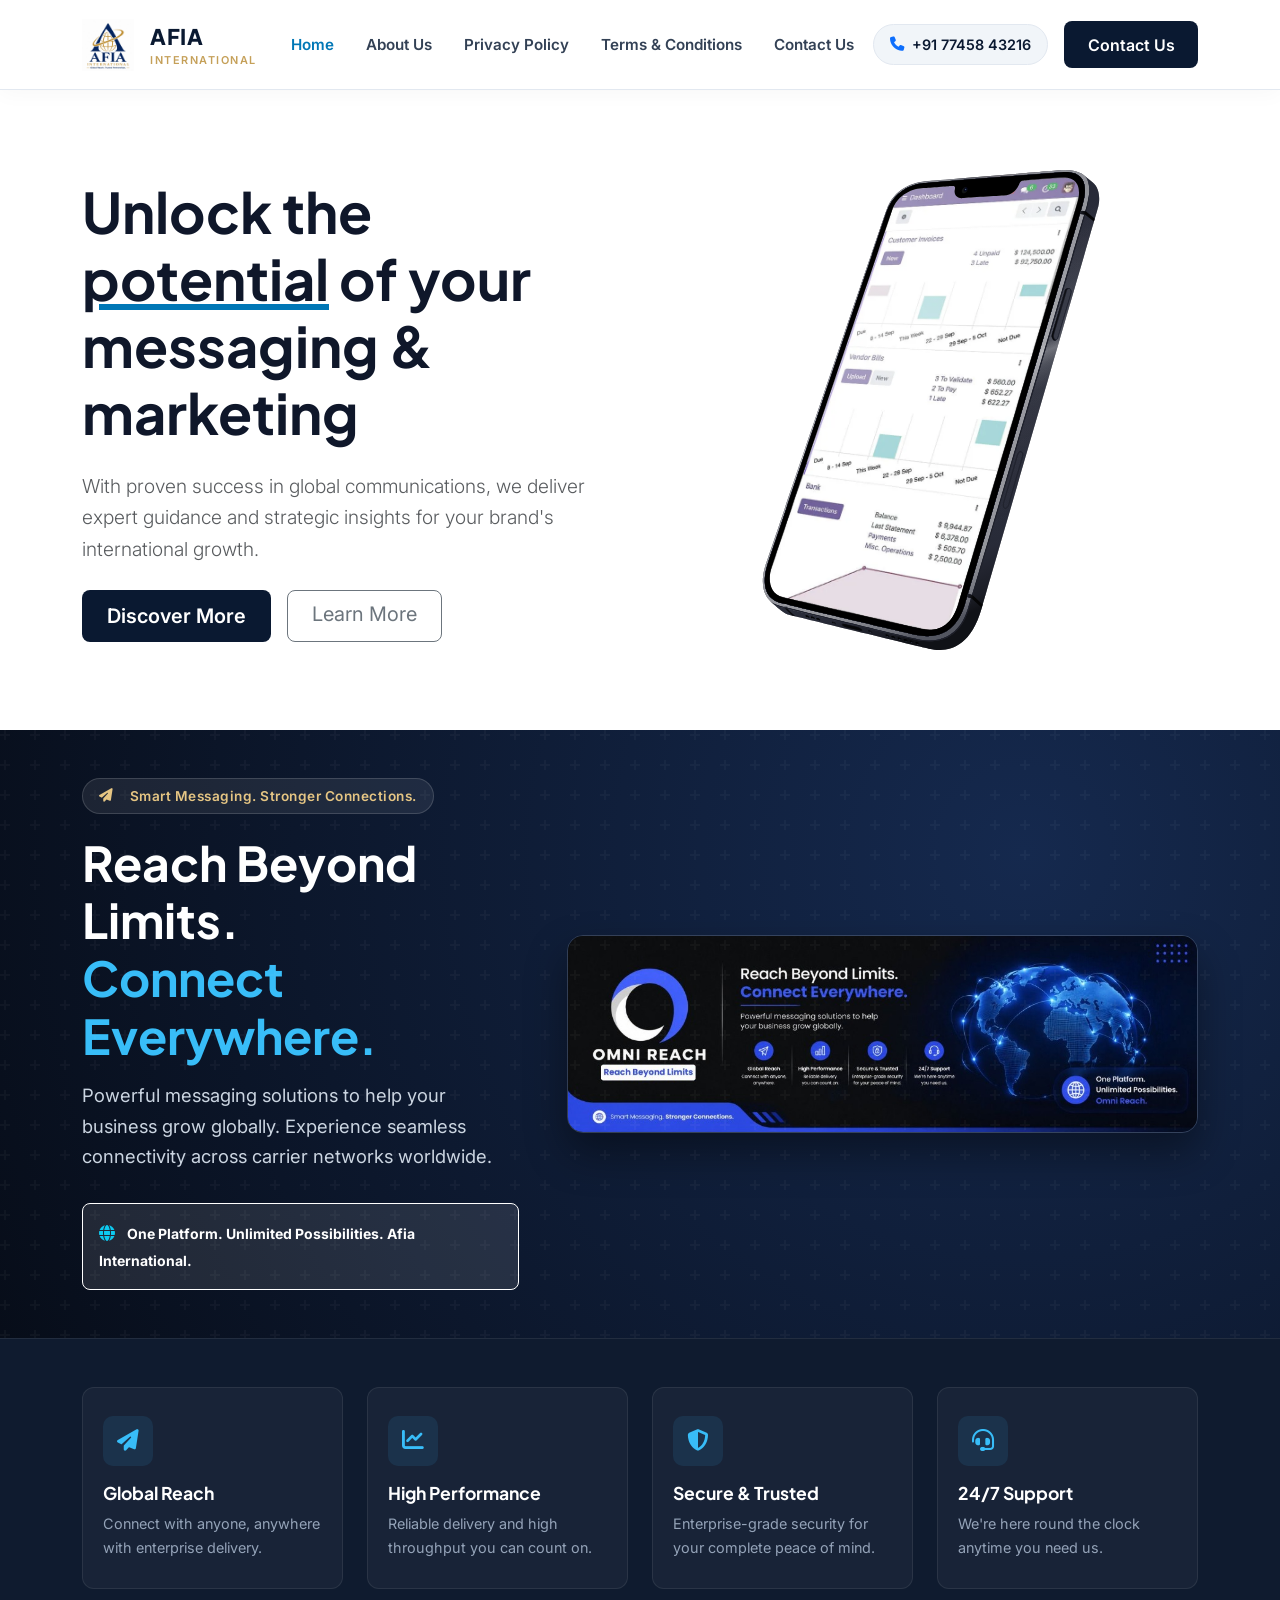
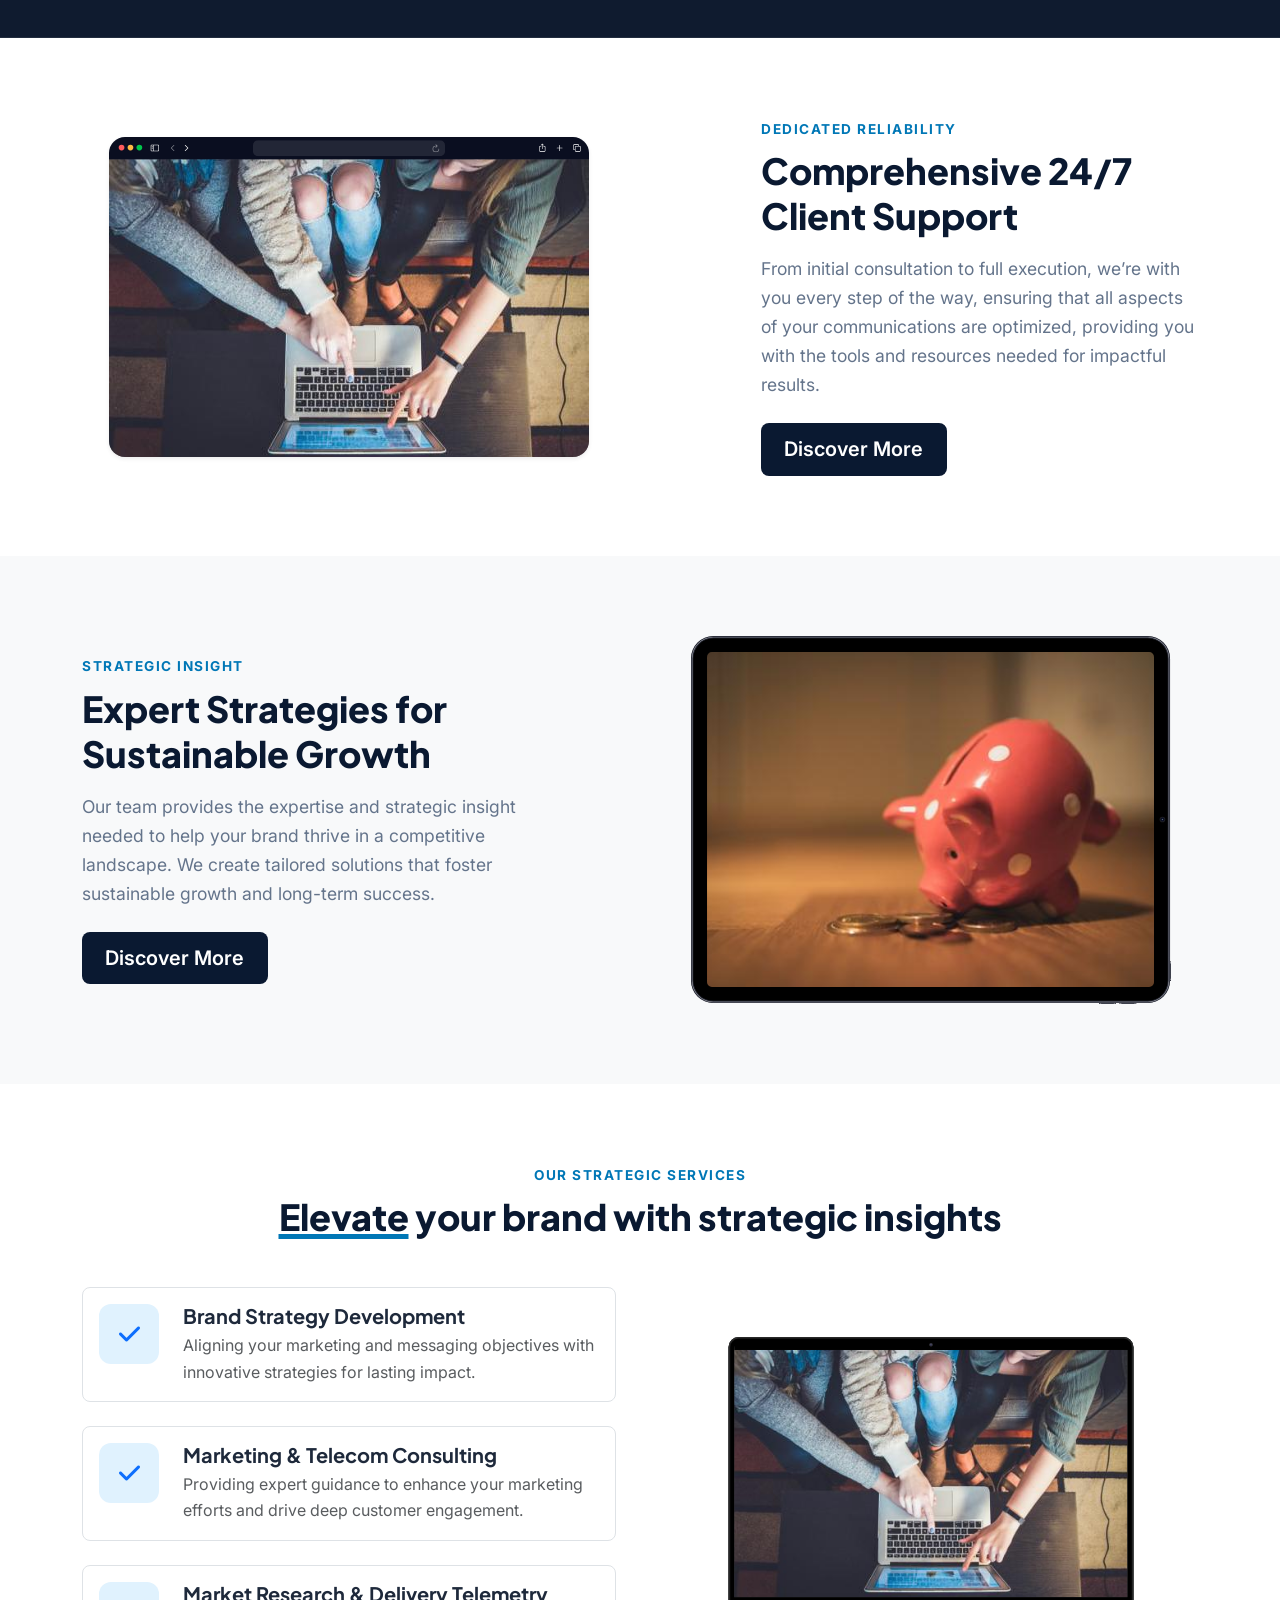
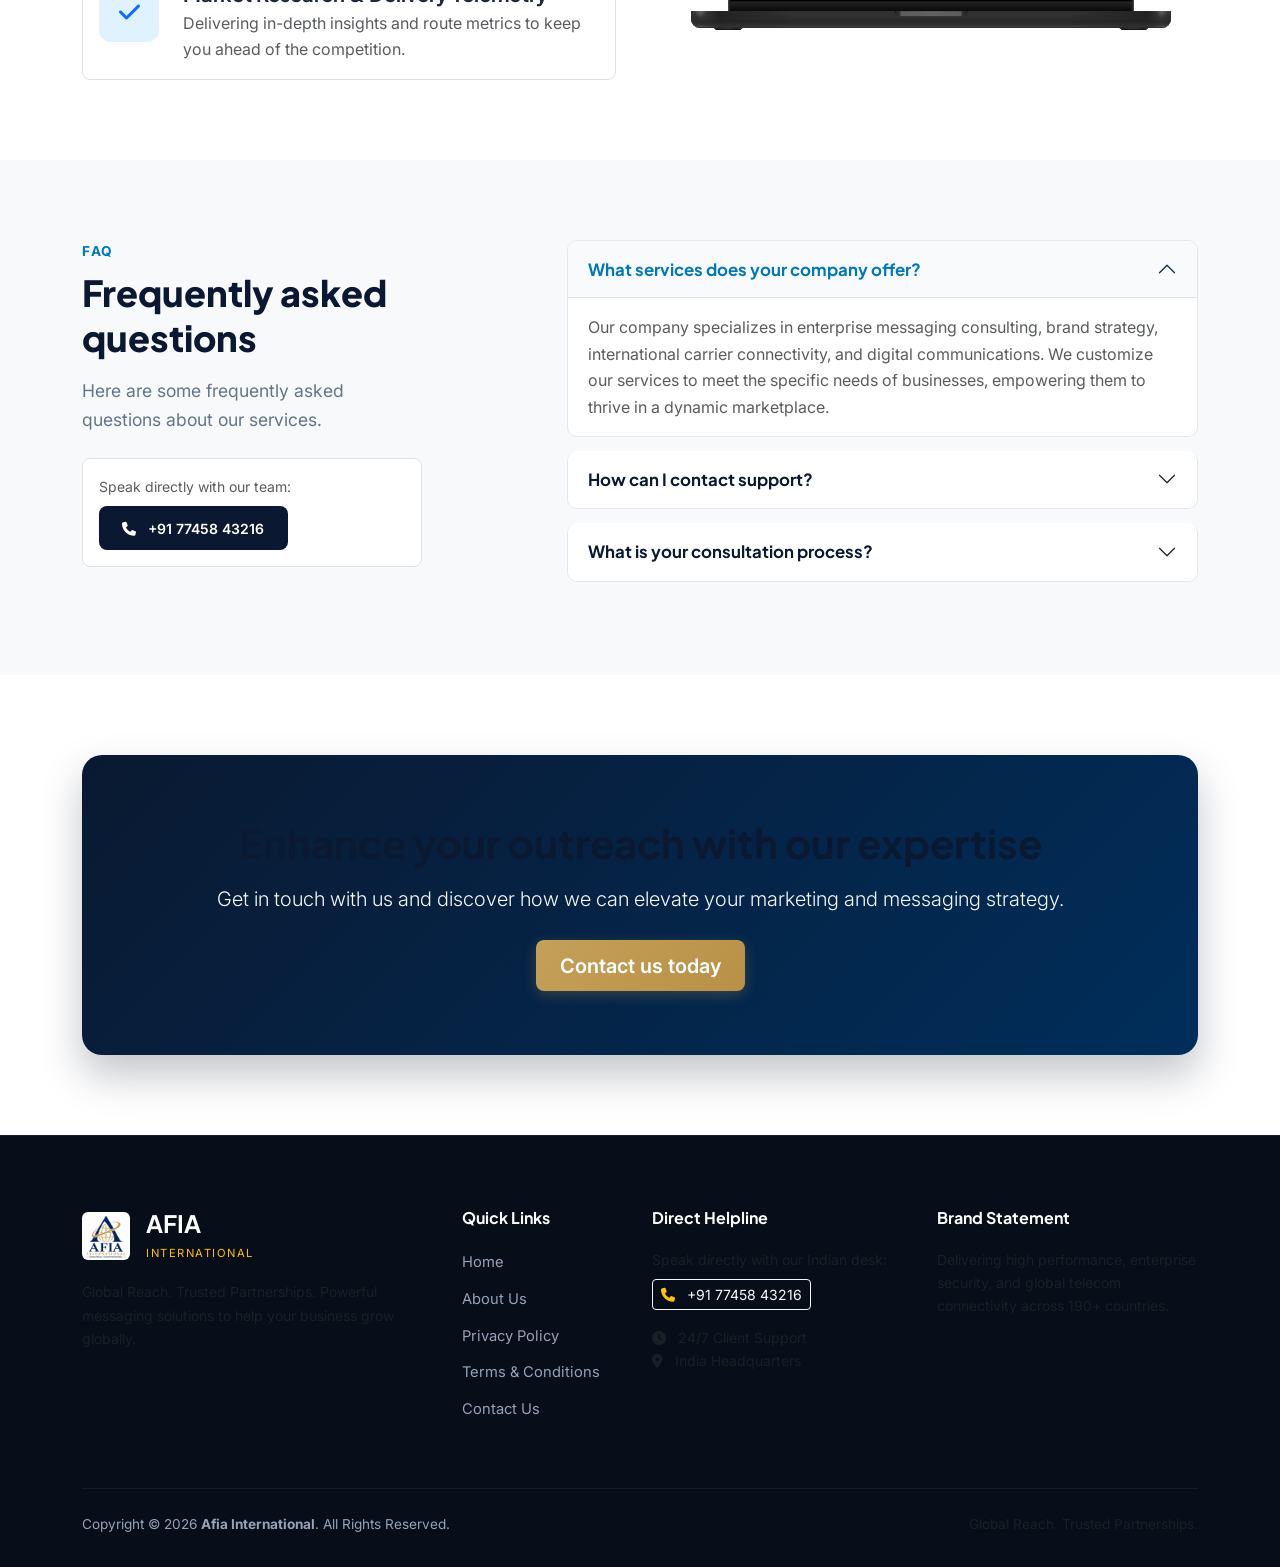
==== index.html @ 51d303da "Update site layout with Odoo illustrations, matching omnireachh structure" ====
<!DOCTYPE html>
<html lang="en">
<head>
  <meta charset="UTF-8">
  <meta name="viewport" content="width=device-width, initial-scale=1.0">
  <title>Home | Afia International</title>
  <meta name="description" content="Unlock the potential of your communication and enterprise messaging with Afia International. Global Reach. Trusted Partnerships.">
  
  <link rel="icon" type="image/jpeg" href="assets/images/logo.jpg">
  <link rel="preconnect" href="https://fonts.googleapis.com">
  <link rel="preconnect" href="https://fonts.gstatic.com" crossorigin>
  <link href="https://fonts.googleapis.com/css2?family=Plus+Jakarta+Sans:wght@400;500;600;700;800&family=Inter:wght@400;500;600;700&display=swap" rel="stylesheet">
  <link rel="stylesheet" href="https://cdnjs.cloudflare.com/ajax/libs/font-awesome/6.4.2/css/all.min.css">
  <link href="https://cdn.jsdelivr.net/npm/bootstrap@5.3.2/dist/css/bootstrap.min.css" rel="stylesheet">
  <link rel="stylesheet" href="assets/css/style.css">
</head>
<body>

  <!-- Top Navbar -->
  <nav class="navbar navbar-expand-lg navbar-custom">
    <div class="container">
      <a class="navbar-brand d-flex align-items-center gap-3" href="index.html">
        <img src="assets/images/logo.jpg" alt="Afia International Logo">
        <div>
          <span class="brand-title">AFIA</span>
          <span class="brand-tagline">INTERNATIONAL</span>
        </div>
      </a>
      
      <button class="navbar-toggler" type="button" data-bs-toggle="collapse" data-bs-target="#afiaNav" aria-controls="afiaNav" aria-expanded="false" aria-label="Toggle navigation">
        <span class="navbar-toggler-icon"></span>
      </button>

      <div class="collapse navbar-collapse" id="afiaNav">
        <ul class="navbar-nav mx-auto mb-2 mb-lg-0">
          <li class="nav-item"><a class="nav-link active" href="index.html">Home</a></li>
          <li class="nav-item"><a class="nav-link" href="about-us.html">About Us</a></li>
          <li class="nav-item"><a class="nav-link" href="privacy-policy.html">Privacy Policy</a></li>
          <li class="nav-item"><a class="nav-link" href="terms-conditions.html">Terms &amp; Conditions</a></li>
          <li class="nav-item"><a class="nav-link" href="contact-us.html">Contact Us</a></li>
        </ul>

        <div class="d-flex align-items-center gap-3">
          <a href="tel:+917745843216" class="btn-phone">
            <i class="fa fa-phone text-primary"></i>
            <span>+91 77458 43216</span>
          </a>
          <a href="contact-us.html" class="btn btn-navy d-none d-sm-inline-block">Contact Us</a>
        </div>
      </div>
    </div>
  </nav>

  <!-- Odoo Style Hero: Unlock the potential of your marketing -->
  <section class="section-padding bg-white">
    <div class="container">
      <div class="row align-items-center g-5">
        <div class="col-lg-6">
          <h1 class="display-4 fw-bold mb-4" style="color: #0f172a; line-height: 1.2;">
            Unlock the <span style="text-decoration: underline; text-decoration-color: #0077b6; text-decoration-thickness: 6px;">potential</span> of your messaging &amp; marketing
          </h1>
          <p class="lead text-muted mb-4" style="font-size: 1.2rem;">
            With proven success in global communications, we deliver expert guidance and strategic insights for your brand's international growth.
          </p>
          <div class="d-flex flex-wrap gap-3">
            <a href="contact-us.html" class="btn btn-navy btn-lg px-4">Discover More</a>
            <a href="about-us.html" class="btn btn-outline-secondary btn-lg px-4">Learn More</a>
          </div>
        </div>
        <div class="col-lg-6 text-center">
          <img src="assets/images/iphone.svg" alt="Afia Messaging App Mockup" class="img-fluid mx-auto" style="max-height: 480px; width: 65%;">
        </div>
      </div>
    </div>
  </section>

  <!-- Banner Showcase: Reach Beyond Limits -->
  <section class="hero-section py-5">
    <div class="container">
      <div class="row align-items-center g-5">
        <div class="col-lg-5">
          <span class="hero-pill">
            <i class="fa fa-paper-plane me-2"></i> Smart Messaging. Stronger Connections.
          </span>
          <h2 class="display-5 fw-bold text-white mb-3">
            Reach Beyond Limits.<br>
            <span style="color: #38bdf8;">Connect Everywhere.</span>
          </h2>
          <p class="hero-desc">
            Powerful messaging solutions to help your business grow globally. Experience seamless connectivity across carrier networks worldwide.
          </p>
          <div class="p-3 rounded-3 bg-white bg-opacity-10 border border-white border-opacity-20 d-inline-block">
            <i class="fa fa-globe text-info me-2"></i>
            <span class="text-white small fw-bold">One Platform. Unlimited Possibilities. Afia International.</span>
          </div>
        </div>
        <div class="col-lg-7 text-center">
          <img src="assets/images/banner.jpg" alt="Afia International Global Messaging Banner" class="hero-banner-img">
        </div>
      </div>
    </div>
  </section>

  <!-- 4 Pillars Section -->
  <section class="features-strip">
    <div class="container">
      <div class="row g-4">
        <div class="col-md-3 col-sm-6">
          <div class="feature-box">
            <div class="feature-icon-wrap"><i class="fa fa-paper-plane"></i></div>
            <h4>Global Reach</h4>
            <p>Connect with anyone, anywhere with enterprise delivery.</p>
          </div>
        </div>
        <div class="col-md-3 col-sm-6">
          <div class="feature-box">
            <div class="feature-icon-wrap"><i class="fa fa-chart-line"></i></div>
            <h4>High Performance</h4>
            <p>Reliable delivery and high throughput you can count on.</p>
          </div>
        </div>
        <div class="col-md-3 col-sm-6">
          <div class="feature-box">
            <div class="feature-icon-wrap"><i class="fa fa-shield-halved"></i></div>
            <h4>Secure &amp; Trusted</h4>
            <p>Enterprise-grade security for your complete peace of mind.</p>
          </div>
        </div>
        <div class="col-md-3 col-sm-6">
          <div class="feature-box">
            <div class="feature-icon-wrap"><i class="fa fa-headset"></i></div>
            <h4>24/7 Support</h4>
            <p>We're here round the clock anytime you need us.</p>
          </div>
        </div>
      </div>
    </div>
  </section>

  <!-- Comprehensive 24/7 Client Support (with browser.svg) -->
  <section class="section-padding bg-white">
    <div class="container">
      <div class="row align-items-center g-5">
        <div class="col-lg-6 text-center">
          <img src="assets/images/browser.svg" alt="Comprehensive 24/7 Support" class="img-fluid rounded-4 shadow-sm" style="max-height: 420px;">
        </div>
        <div class="col-lg-5 offset-lg-1">
          <span class="section-tag">Dedicated Reliability</span>
          <h2 class="section-title">Comprehensive 24/7 Client Support</h2>
          <p class="lead-text mb-4">
            From initial consultation to full execution, we’re with you every step of the way, ensuring that all aspects of your communications are optimized, providing you with the tools and resources needed for impactful results.
          </p>
          <a href="contact-us.html" class="btn btn-navy btn-lg">Discover More</a>
        </div>
      </div>
    </div>
  </section>

  <!-- Expert Strategies for Sustainable Growth (with ipad.svg) -->
  <section class="section-padding bg-light">
    <div class="container">
      <div class="row align-items-center g-5">
        <div class="col-lg-5">
          <span class="section-tag">Strategic Insight</span>
          <h2 class="section-title">Expert Strategies for Sustainable Growth</h2>
          <p class="lead-text mb-4">
            Our team provides the expertise and strategic insight needed to help your brand thrive in a competitive landscape. We create tailored solutions that foster sustainable growth and long-term success.
          </p>
          <a href="about-us.html" class="btn btn-navy btn-lg">Discover More</a>
        </div>
        <div class="col-lg-6 offset-lg-1 text-center">
          <img src="assets/images/ipad.svg" alt="Expert Strategies for Growth" class="img-fluid rounded-4" style="max-height: 420px;">
        </div>
      </div>
    </div>
  </section>

  <!-- Showcase: Elevate your brand with strategic insights (with macbook.svg) -->
  <section class="section-padding bg-white">
    <div class="container">
      <div class="text-center mb-5">
        <p class="section-tag">OUR STRATEGIC SERVICES</p>
        <h2 class="section-title">
          <span style="text-decoration: underline; text-decoration-color: #0077b6; text-decoration-thickness: 5px;">Elevate</span> your brand with strategic insights
        </h2>
      </div>

      <div class="row align-items-center g-5">
        <div class="col-lg-6">
          <div class="d-flex align-items-start gap-4 mb-4 p-3 border rounded-3 shadow-xs">
            <div class="service-icon mb-0 flex-shrink-0"><i class="fa fa-check text-primary"></i></div>
            <div>
              <h4 class="h5 fw-bold mb-1">Brand Strategy Development</h4>
              <p class="text-muted mb-0">Aligning your marketing and messaging objectives with innovative strategies for lasting impact.</p>
            </div>
          </div>
          <div class="d-flex align-items-start gap-4 mb-4 p-3 border rounded-3 shadow-xs">
            <div class="service-icon mb-0 flex-shrink-0"><i class="fa fa-check text-primary"></i></div>
            <div>
              <h4 class="h5 fw-bold mb-1">Marketing &amp; Telecom Consulting</h4>
              <p class="text-muted mb-0">Providing expert guidance to enhance your marketing efforts and drive deep customer engagement.</p>
            </div>
          </div>
          <div class="d-flex align-items-start gap-4 p-3 border rounded-3 shadow-xs">
            <div class="service-icon mb-0 flex-shrink-0"><i class="fa fa-check text-primary"></i></div>
            <div>
              <h4 class="h5 fw-bold mb-1">Market Research &amp; Delivery Telemetry</h4>
              <p class="text-muted mb-0">Delivering in-depth insights and route metrics to keep you ahead of the competition.</p>
            </div>
          </div>
        </div>
        <div class="col-lg-6 text-center">
          <img src="assets/images/macbook.svg" alt="Platform Dashboard on MacBook" class="img-fluid" style="max-height: 420px;">
        </div>
      </div>
    </div>
  </section>

  <!-- FAQ Accordion -->
  <section class="section-padding bg-light">
    <div class="container">
      <div class="row g-5">
        <div class="col-lg-4">
          <span class="section-tag">FAQ</span>
          <h2 class="section-title">Frequently asked questions</h2>
          <p class="lead-text">Here are some frequently asked questions about our services.</p>
          <div class="p-3 bg-white border rounded-3 mt-4">
            <p class="small text-muted mb-2">Speak directly with our team:</p>
            <a href="tel:+917745843216" class="btn btn-navy btn-sm"><i class="fa fa-phone me-2"></i> +91 77458 43216</a>
          </div>
        </div>
        <div class="col-lg-7 offset-lg-1">
          <div class="accordion" id="afiaFaq">
            <div class="accordion-item">
              <h2 class="accordion-header">
                <button class="accordion-button" type="button" data-bs-toggle="collapse" data-bs-target="#f1">
                  What services does your company offer?
                </button>
              </h2>
              <div id="f1" class="accordion-collapse collapse show" data-bs-parent="#afiaFaq">
                <div class="accordion-body text-muted">
                  Our company specializes in enterprise messaging consulting, brand strategy, international carrier connectivity, and digital communications. We customize our services to meet the specific needs of businesses, empowering them to thrive in a dynamic marketplace.
                </div>
              </div>
            </div>
            <div class="accordion-item">
              <h2 class="accordion-header">
                <button class="accordion-button collapsed" type="button" data-bs-toggle="collapse" data-bs-target="#f2">
                  How can I contact support?
                </button>
              </h2>
              <div id="f2" class="accordion-collapse collapse" data-bs-parent="#afiaFaq">
                <div class="accordion-body text-muted">
                  You can reach our consultant team by calling <strong>+91 77458 43216</strong> or using the contact form on our website. Our dedicated team is available 24/7 to assist with any inquiries or strategies.
                </div>
              </div>
            </div>
            <div class="accordion-item">
              <h2 class="accordion-header">
                <button class="accordion-button collapsed" type="button" data-bs-toggle="collapse" data-bs-target="#f3">
                  What is your consultation process?
                </button>
              </h2>
              <div id="f3" class="accordion-collapse collapse" data-bs-parent="#afiaFaq">
                <div class="accordion-body text-muted">
                  We offer transparent scoping and complete satisfaction guarantee for all services. Our team audits your requirements, configures your delivery routes, and provides dedicated onboarding to ensure your complete success.
                </div>
              </div>
            </div>
          </div>
        </div>
      </div>
    </div>
  </section>

  <!-- CTA Box: Enhance your outreach -->
  <section class="section-padding bg-white">
    <div class="container">
      <div class="cta-banner text-center">
        <h2 class="display-6 fw-bold mb-3">Enhance your outreach with our expertise</h2>
        <p class="lead text-light mb-4 max-w-700 mx-auto">
          Get in touch with us and discover how we can elevate your marketing and messaging strategy.
        </p>
        <a href="contact-us.html" class="btn btn-gold btn-lg px-4">Contact us today</a>
      </div>
    </div>
  </section>

  <!-- Footer -->
  <footer class="footer-main">
    <div class="container">
      <div class="row g-4">
        <div class="col-lg-4 col-md-6">
          <div class="d-flex align-items-center gap-3 mb-3">
            <img src="assets/images/logo.jpg" alt="Afia International Logo" style="height: 48px; border-radius: 6px;">
            <div>
              <h4 class="text-white mb-0 fw-bold">AFIA</h4>
              <small class="text-warning text-uppercase" style="letter-spacing: 1.5px; font-size: 0.7rem;">INTERNATIONAL</small>
            </div>
          </div>
          <p class="small text-muted">
            Global Reach. Trusted Partnerships. Powerful messaging solutions to help your business grow globally.
          </p>
        </div>

        <div class="col-lg-2 col-md-6">
          <h5 class="footer-links-title">Quick Links</h5>
          <ul class="footer-nav">
            <li><a href="index.html">Home</a></li>
            <li><a href="about-us.html">About Us</a></li>
            <li><a href="privacy-policy.html">Privacy Policy</a></li>
            <li><a href="terms-conditions.html">Terms &amp; Conditions</a></li>
            <li><a href="contact-us.html">Contact Us</a></li>
          </ul>
        </div>

        <div class="col-lg-3 col-md-6">
          <h5 class="footer-links-title">Direct Helpline</h5>
          <p class="small text-muted mb-2">Speak directly with our Indian desk:</p>
          <a href="tel:+917745843216" class="btn btn-outline-light btn-sm mb-3">
            <i class="fa fa-phone me-2 text-warning"></i> +91 77458 43216
          </a>
          <p class="small text-muted mb-0"><i class="fa fa-clock me-2"></i> 24/7 Client Support</p>
          <p class="small text-muted"><i class="fa fa-map-marker-alt me-2"></i> India Headquarters</p>
        </div>

        <div class="col-lg-3 col-md-6">
          <h5 class="footer-links-title">Brand Statement</h5>
          <p class="small text-muted">
            Delivering high performance, enterprise security, and global telecom connectivity across 190+ countries.
          </p>
        </div>
      </div>

      <div class="footer-bottom d-flex flex-wrap justify-content-between align-items-center">
        <div>Copyright &copy; 2026 <strong>Afia International</strong>. All Rights Reserved.</div>
        <div class="text-muted">Global Reach. Trusted Partnerships.</div>
      </div>
    </div>
  </footer>

  <script src="https://cdn.jsdelivr.net/npm/bootstrap@5.3.2/dist/js/bootstrap.bundle.min.js"></script>
  <script src="assets/js/main.js"></script>
</body>
</html>
---- assets/css/style.css ----
:root {
  --primary: #0a1931;
  --primary-light: #15294e;
  --secondary: #0077b6;
  --accent-gold: #c5a059;
  --accent-gold-light: #e5c583;
  --dark: #070d19;
  --light-bg: #f8fafc;
  --card-bg: #ffffff;
  --text-main: #1e293b;
  --text-muted: #64748b;
  --border-color: #e2e8f0;
  --font-heading: 'Plus Jakarta Sans', system-ui, -apple-system, sans-serif;
  --font-body: 'Inter', system-ui, -apple-system, sans-serif;
}

* {
  margin: 0;
  padding: 0;
  box-sizing: border-box;
}

body {
  font-family: var(--font-body);
  color: var(--text-main);
  background-color: #ffffff;
  line-height: 1.65;
  overflow-x: hidden;
}

h1, h2, h3, h4, h5, h6 {
  font-family: var(--font-heading);
  font-weight: 700;
  color: var(--primary);
  line-height: 1.25;
}

/* Navbar */
.navbar-custom {
  background: #ffffff;
  border-bottom: 1px solid var(--border-color);
  padding: 0.85rem 0;
  position: sticky;
  top: 0;
  z-index: 1030;
  box-shadow: 0 4px 20px rgba(0,0,0,0.03);
}

.navbar-brand img {
  height: 52px;
  width: auto;
  object-fit: contain;
  transition: transform 0.2s ease;
}

.navbar-brand:hover img {
  transform: scale(1.02);
}

.brand-title {
  font-family: var(--font-heading);
  font-weight: 800;
  color: var(--primary);
  font-size: 1.35rem;
  letter-spacing: 0.5px;
}

.brand-tagline {
  font-size: 0.68rem;
  color: var(--accent-gold);
  letter-spacing: 1.5px;
  text-transform: uppercase;
  font-weight: 600;
  display: block;
  margin-top: -3px;
}

.nav-link {
  font-weight: 600;
  color: #334155 !important;
  font-size: 0.95rem;
  padding: 0.6rem 1rem !important;
  transition: color 0.2s ease;
}

.nav-link:hover, .nav-link.active {
  color: var(--secondary) !important;
}

.btn-phone {
  background: #f1f5f9;
  color: var(--primary) !important;
  font-weight: 600;
  font-size: 0.9rem;
  padding: 0.5rem 1rem;
  border-radius: 50px;
  display: inline-flex;
  align-items: center;
  gap: 8px;
  text-decoration: none;
  transition: all 0.2s ease;
  border: 1px solid #e2e8f0;
}

.btn-phone:hover {
  background: #e2e8f0;
  color: var(--secondary) !important;
}

.btn-gold {
  background: linear-gradient(135deg, var(--accent-gold), #b89146);
  color: #ffffff !important;
  font-weight: 600;
  border: none;
  border-radius: 8px;
  padding: 0.65rem 1.4rem;
  transition: all 0.25s ease;
  box-shadow: 0 4px 14px rgba(197, 160, 89, 0.25);
}

.btn-gold:hover {
  transform: translateY(-2px);
  box-shadow: 0 6px 20px rgba(197, 160, 89, 0.35);
  color: #ffffff !important;
}

.btn-navy {
  background: var(--primary);
  color: #ffffff !important;
  font-weight: 600;
  border-radius: 8px;
  padding: 0.65rem 1.4rem;
  transition: all 0.25s ease;
}

.btn-navy:hover {
  background: var(--primary-light);
  transform: translateY(-2px);
}

/* Hero Section */
.hero-section {
  background: radial-gradient(circle at 80% 20%, #15294e 0%, #070d19 100%);
  color: #ffffff;
  padding: 5rem 0 4.5rem;
  position: relative;
  overflow: hidden;
}

.hero-section::before {
  content: "";
  position: absolute;
  top: 0; left: 0; right: 0; bottom: 0;
  background: url("data:image/svg+xml,%3Csvg width='60' height='60' viewBox='0 0 60 60' xmlns='http://www.w3.org/2000/svg'%3E%3Cg fill='%23ffffff' fill-opacity='0.03' fill-rule='evenodd'%3E%3Cpath d='M36 34v-4h-2v4h-4v2h4v4h2v-4h4v-2h-4zm0-30V0h-2v4h-4v2h4v4h2V6h4V4h-4zM6 34v-4H4v4H0v2h4v4h2v-4h4v-2H6zM6 4V0H4v4H0v2h4v4h2V6h4V4H6z'/%3E%3C/g%3E%3C/svg%3E");
  pointer-events: none;
}

.hero-pill {
  display: inline-flex;
  align-items: center;
  gap: 8px;
  background: rgba(255, 255, 255, 0.08);
  border: 1px solid rgba(255, 255, 255, 0.15);
  color: var(--accent-gold-light);
  padding: 0.35rem 1rem;
  border-radius: 50px;
  font-size: 0.85rem;
  font-weight: 600;
  letter-spacing: 0.5px;
  margin-bottom: 1.25rem;
}

.hero-title {
  font-size: 3.25rem;
  font-weight: 800;
  color: #ffffff;
  letter-spacing: -0.5px;
}

.hero-title span {
  color: #38bdf8;
  display: block;
}

.hero-desc {
  font-size: 1.15rem;
  color: #cbd5e1;
  max-width: 580px;
  margin-bottom: 2rem;
}

.hero-banner-img {
  width: 100%;
  border-radius: 16px;
  border: 1px solid rgba(255, 255, 255, 0.15);
  box-shadow: 0 20px 40px rgba(0, 0, 0, 0.4);
  transition: transform 0.3s ease;
}

.hero-banner-img:hover {
  transform: translateY(-4px);
}

/* Features Grid */
.features-strip {
  background: #0f1b2f;
  border-top: 1px solid rgba(255, 255, 255, 0.08);
  border-bottom: 1px solid rgba(255, 255, 255, 0.08);
  padding: 3rem 0;
}

.feature-box {
  background: rgba(255, 255, 255, 0.04);
  border: 1px solid rgba(255, 255, 255, 0.08);
  border-radius: 12px;
  padding: 1.75rem 1.25rem;
  transition: all 0.25s ease;
  height: 100%;
}

.feature-box:hover {
  background: rgba(255, 255, 255, 0.08);
  border-color: var(--accent-gold);
  transform: translateY(-4px);
}

.feature-icon-wrap {
  width: 50px;
  height: 50px;
  border-radius: 10px;
  background: rgba(56, 189, 248, 0.1);
  color: #38bdf8;
  display: flex;
  align-items: center;
  justify-content: center;
  font-size: 1.35rem;
  margin-bottom: 1rem;
}

.feature-box h4 {
  font-size: 1.1rem;
  color: #ffffff;
  margin-bottom: 0.5rem;
}

.feature-box p {
  color: #94a3b8;
  font-size: 0.9rem;
  margin-bottom: 0;
}

/* Section Common */
.section-padding {
  padding: 5rem 0;
}

.section-tag {
  color: var(--secondary);
  font-size: 0.85rem;
  font-weight: 700;
  text-transform: uppercase;
  letter-spacing: 1.5px;
  display: block;
  margin-bottom: 0.5rem;
}

.section-title {
  font-size: 2.25rem;
  font-weight: 800;
  margin-bottom: 1rem;
}

.lead-text {
  font-size: 1.1rem;
  color: var(--text-muted);
}

/* Service Cards */
.service-card {
  background: #ffffff;
  border: 1px solid var(--border-color);
  border-radius: 14px;
  padding: 2rem;
  box-shadow: 0 4px 20px rgba(0, 0, 0, 0.04);
  transition: all 0.3s ease;
  height: 100%;
}

.service-card:hover {
  transform: translateY(-5px);
  box-shadow: 0 12px 30px rgba(0, 0, 0, 0.08);
  border-color: #cbd5e1;
}

.service-icon {
  width: 60px;
  height: 60px;
  border-radius: 12px;
  background: #e0f2fe;
  color: var(--secondary);
  display: flex;
  align-items: center;
  justify-content: center;
  font-size: 1.5rem;
  margin-bottom: 1.25rem;
}

/* Accordion */
.accordion-item {
  border: 1px solid var(--border-color);
  border-radius: 10px !important;
  margin-bottom: 0.85rem;
  overflow: hidden;
}

.accordion-button {
  font-weight: 700;
  font-size: 1.05rem;
  color: var(--primary);
  background: #ffffff;
  padding: 1.15rem 1.25rem;
}

.accordion-button:not(.collapsed) {
  color: var(--secondary);
  background-color: #f8fafc;
}

.accordion-button:focus {
  box-shadow: none;
  border-color: var(--secondary);
}

/* CTA Box */
.cta-banner {
  background: linear-gradient(135deg, var(--primary) 0%, #002e5b 100%);
  color: #ffffff;
  border-radius: 20px;
  padding: 4rem 2rem;
  position: relative;
  overflow: hidden;
  box-shadow: 0 20px 40px rgba(10, 25, 49, 0.25);
}

/* Contact Page Form */
.contact-card {
  background: #ffffff;
  border: 1px solid var(--border-color);
  border-radius: 16px;
  box-shadow: 0 10px 30px rgba(0,0,0,0.05);
  padding: 2.5rem;
}

.form-label {
  font-weight: 600;
  font-size: 0.9rem;
  color: #334155;
  margin-bottom: 0.35rem;
}

.form-control, .form-select {
  border: 1px solid #cbd5e1;
  border-radius: 8px;
  padding: 0.75rem 1rem;
  font-size: 0.95rem;
  transition: all 0.2s ease;
}

.form-control:focus, .form-select:focus {
  border-color: var(--secondary);
  box-shadow: 0 0 0 3px rgba(0, 119, 182, 0.15);
}

/* Footer */
.footer-main {
  background: #070d19;
  color: #94a3b8;
  border-top: 1px solid rgba(255, 255, 255, 0.08);
  padding: 4.5rem 0 2rem;
}

.footer-brand h3 {
  color: #ffffff;
  font-weight: 800;
  letter-spacing: 0.5px;
}

.footer-links-title {
  color: #ffffff;
  font-size: 1rem;
  font-weight: 700;
  margin-bottom: 1.25rem;
}

.footer-nav {
  list-style: none;
  padding: 0;
  margin: 0;
}

.footer-nav li {
  margin-bottom: 0.65rem;
}

.footer-nav a {
  color: #94a3b8;
  text-decoration: none;
  font-size: 0.92rem;
  transition: color 0.2s ease;
}

.footer-nav a:hover {
  color: #38bdf8;
}

.footer-bottom {
  margin-top: 3.5rem;
  padding-top: 1.5rem;
  border-top: 1px solid rgba(255, 255, 255, 0.06);
  font-size: 0.85rem;
}

/* Responsive */
@media (max-width: 991px) {
  .hero-title {
    font-size: 2.4rem;
  }
  .section-title {
    font-size: 1.85rem;
  }
  .hero-section {
    padding: 3.5rem 0;
  }
}
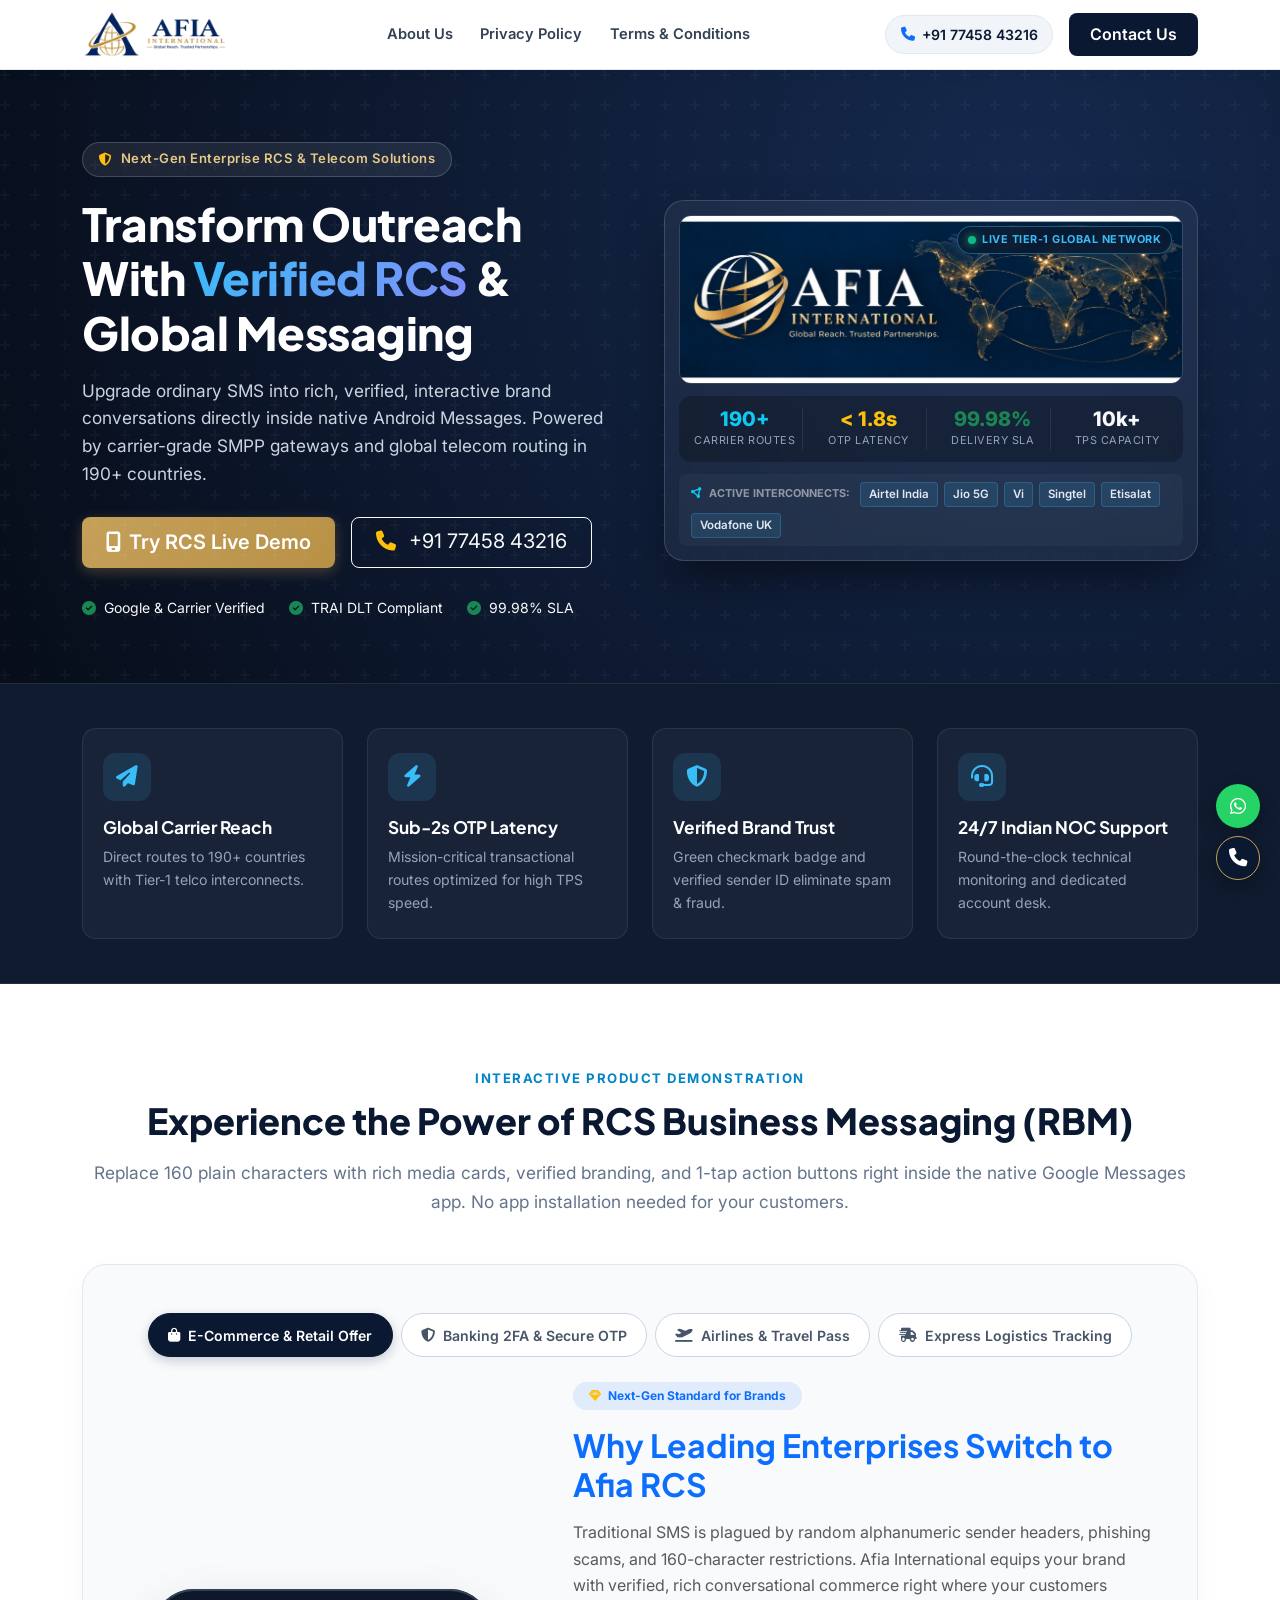
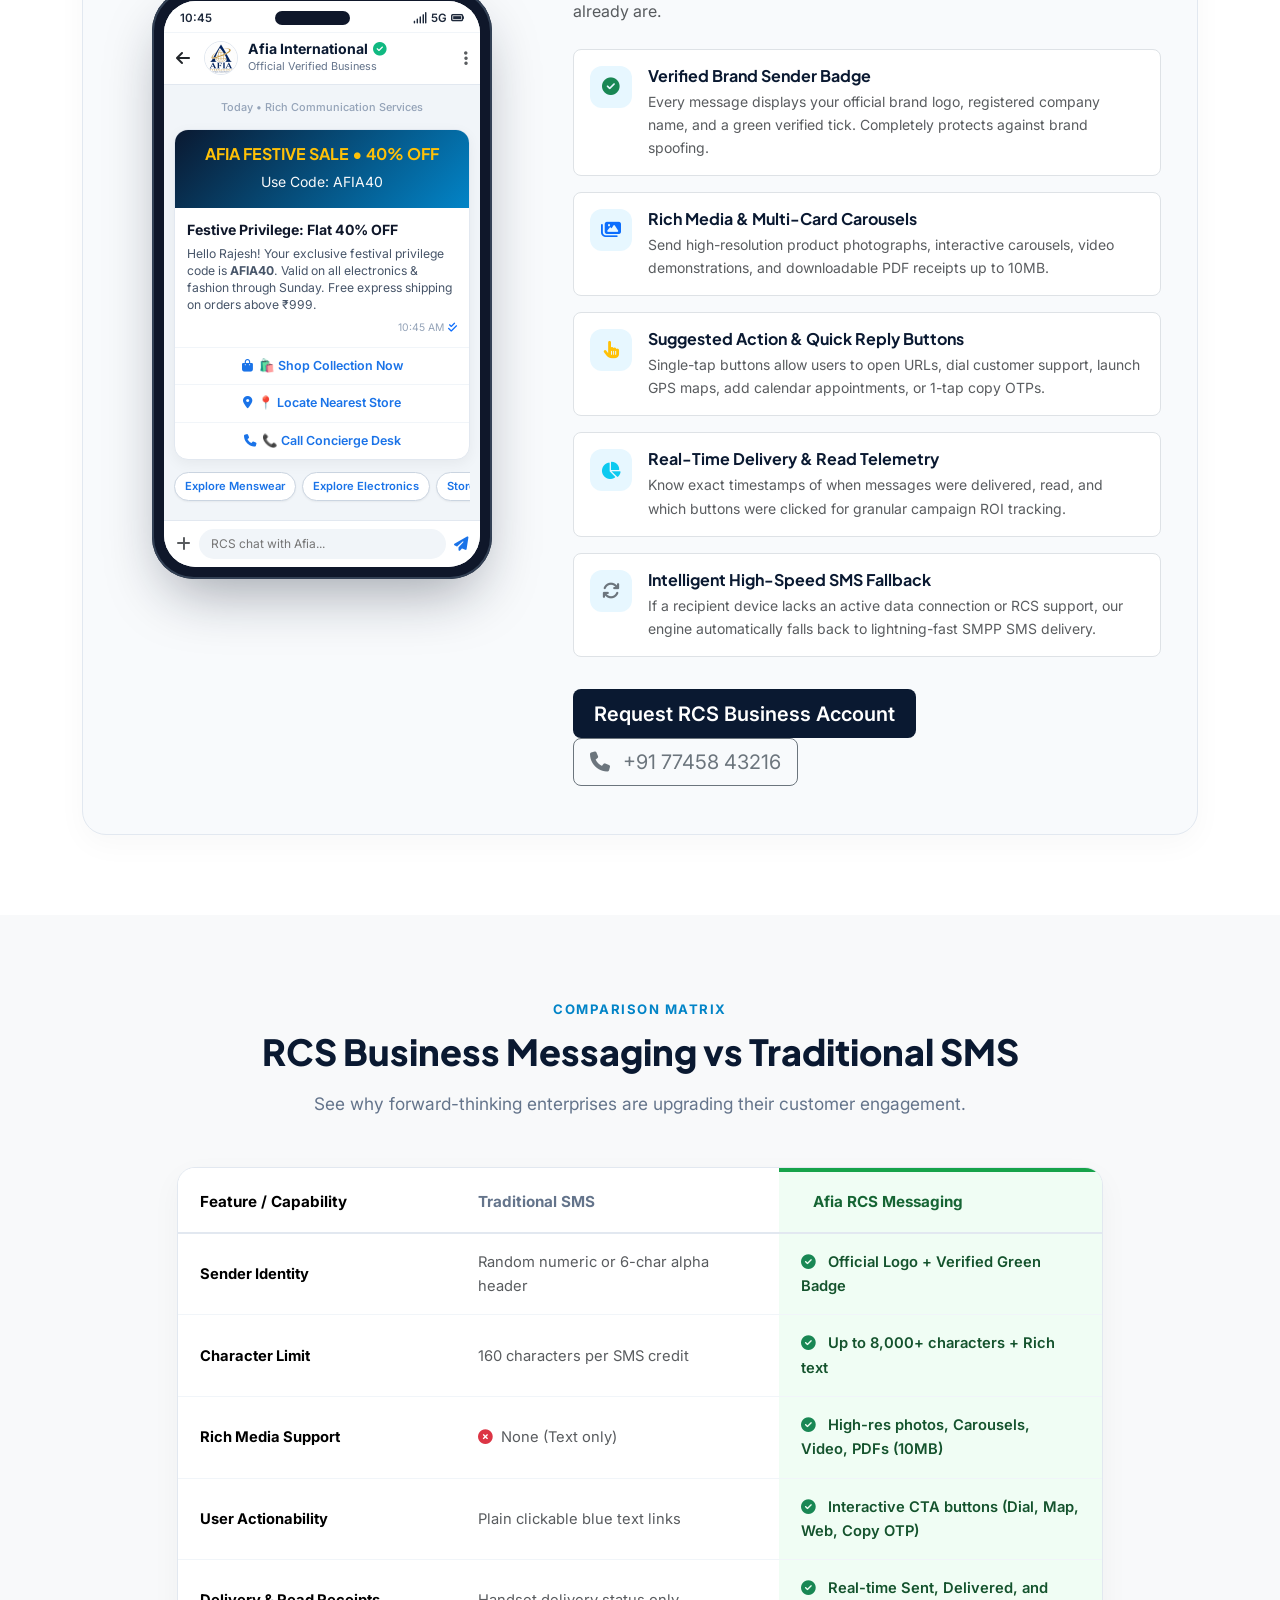
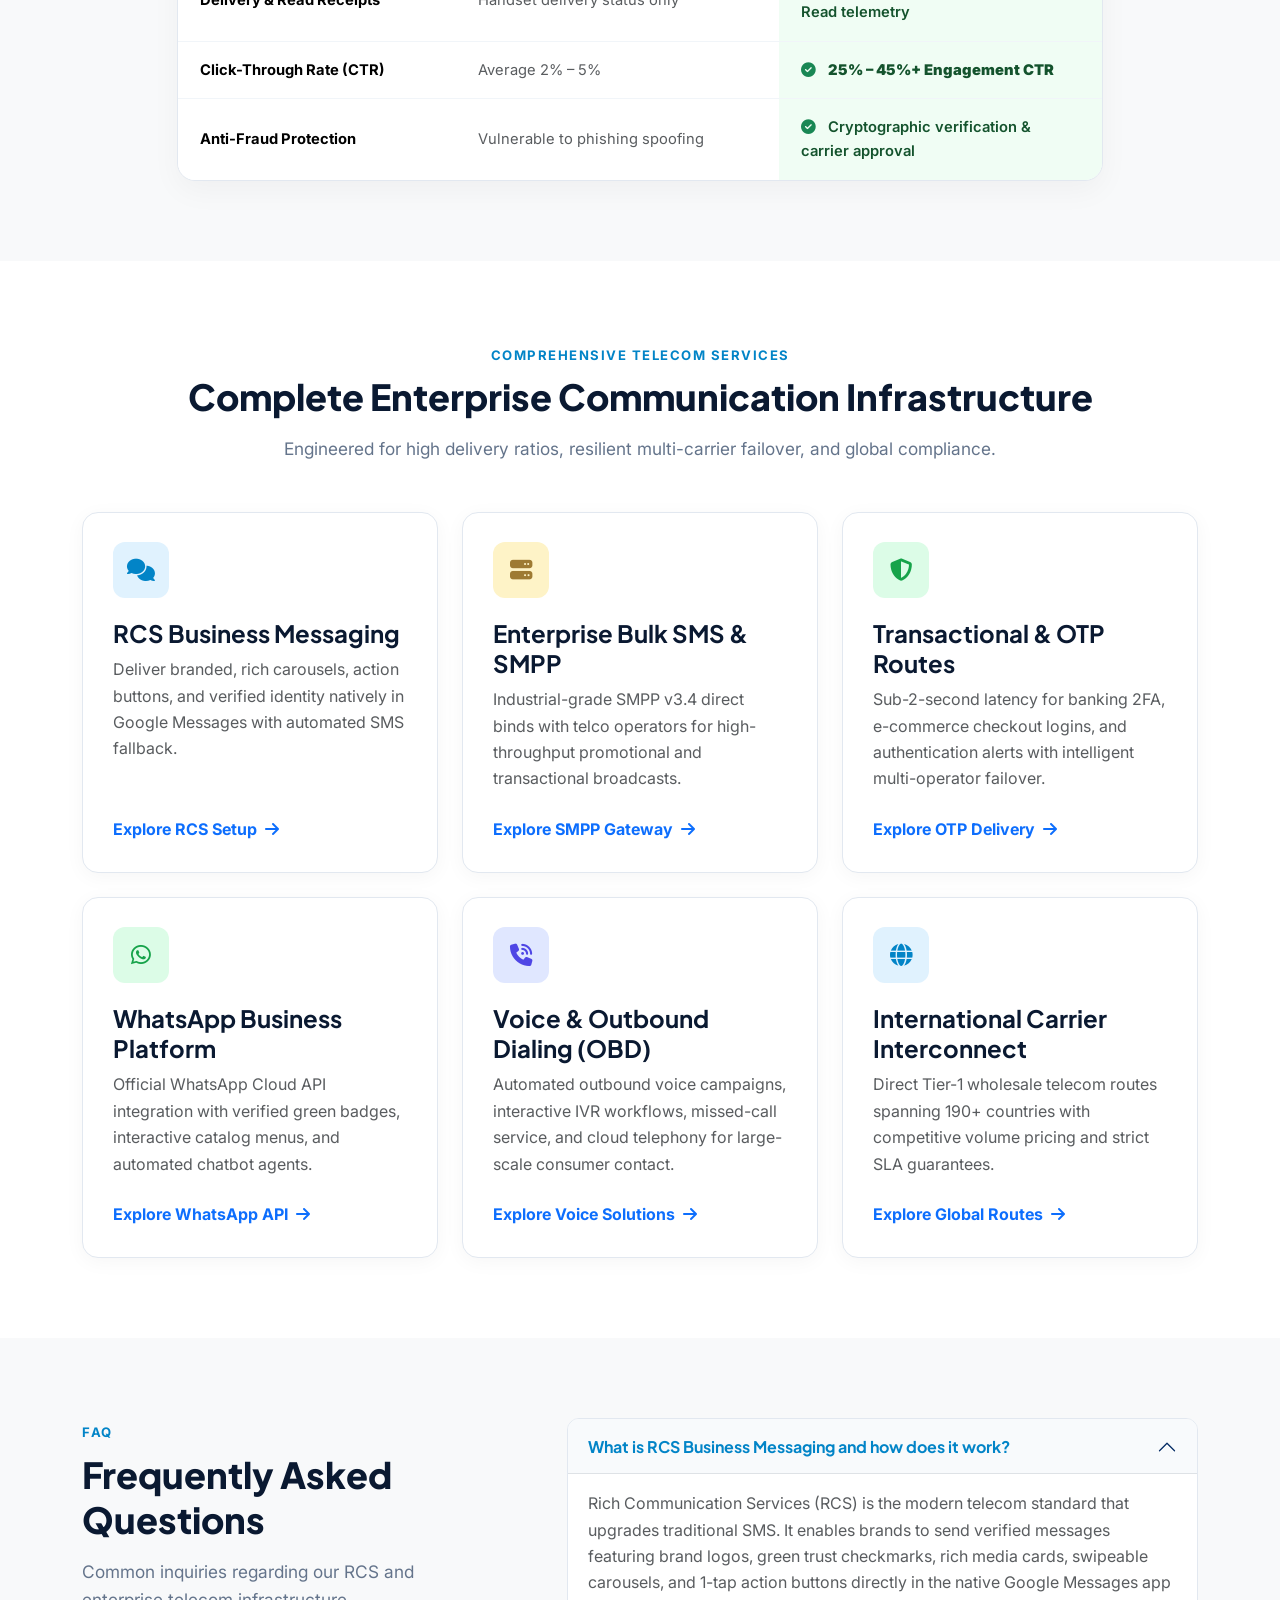
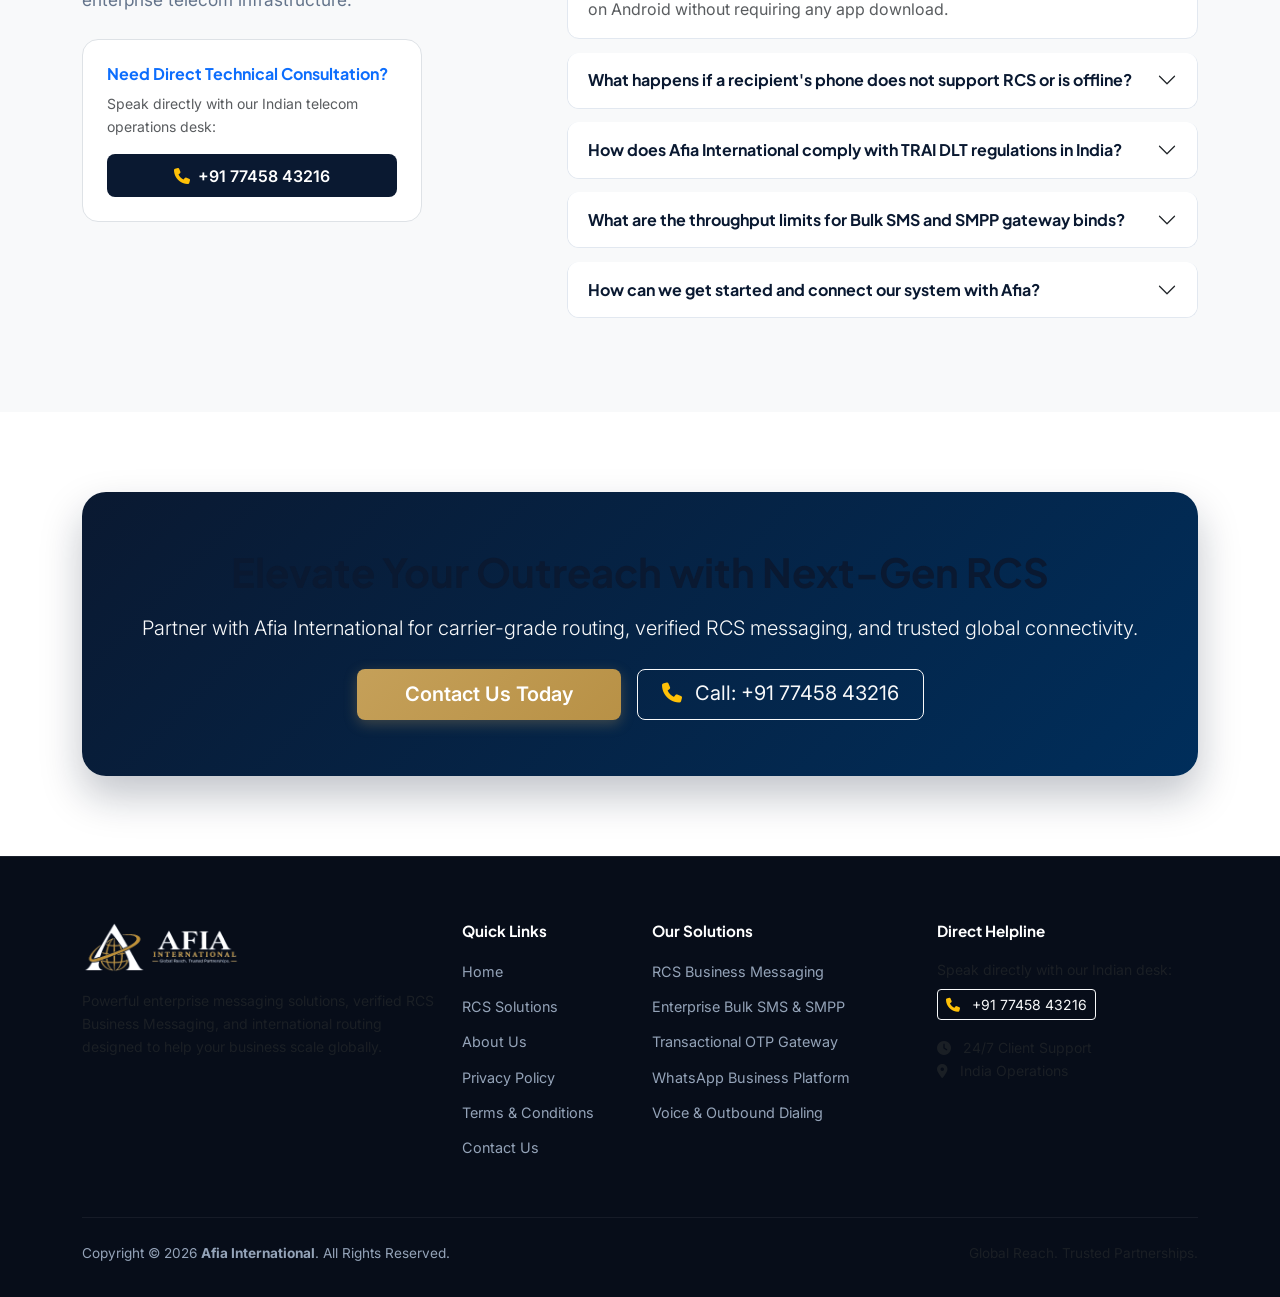
==== commit 43c6098c: "Refine navigation, add high-res horizontal brand logo, enhance RCS phone simulator, and enforce zero" ====
--- a/index.html
+++ b/index.html
@@ -3,8 +3,8 @@
 <head>
   <meta charset="UTF-8">
   <meta name="viewport" content="width=device-width, initial-scale=1.0">
-  <title>Home | Afia International</title>
-  <meta name="description" content="Unlock the potential of your communication and enterprise messaging with Afia International. Global Reach. Trusted Partnerships.">
+  <title>Afia International | Next-Gen RCS &amp; Enterprise Messaging Solutions</title>
+  <meta name="description" content="Afia International provides enterprise-grade RCS Business Messaging, Bulk SMS, SMPP Gateway, and global carrier connectivity. Global Reach. Trusted Partnerships.">
   
   <link rel="icon" type="image/jpeg" href="assets/images/logo.jpg">
   <link rel="preconnect" href="https://fonts.googleapis.com">
@@ -19,12 +19,8 @@
   <!-- Top Navbar -->
   <nav class="navbar navbar-expand-lg navbar-custom">
     <div class="container">
-      <a class="navbar-brand d-flex align-items-center gap-3" href="index.html">
-        <img src="assets/images/logo.jpg" alt="Afia International Logo">
-        <div>
-          <span class="brand-title">AFIA</span>
-          <span class="brand-tagline">INTERNATIONAL</span>
-        </div>
+      <a class="navbar-brand" href="index.html">
+        <img src="assets/images/logo-horizontal.png" alt="Afia International Logo">
       </a>
       
       <button class="navbar-toggler" type="button" data-bs-toggle="collapse" data-bs-target="#afiaNav" aria-controls="afiaNav" aria-expanded="false" aria-label="Toggle navigation">
@@ -33,11 +29,9 @@
 
       <div class="collapse navbar-collapse" id="afiaNav">
         <ul class="navbar-nav mx-auto mb-2 mb-lg-0">
-          <li class="nav-item"><a class="nav-link active" href="index.html">Home</a></li>
           <li class="nav-item"><a class="nav-link" href="about-us.html">About Us</a></li>
           <li class="nav-item"><a class="nav-link" href="privacy-policy.html">Privacy Policy</a></li>
           <li class="nav-item"><a class="nav-link" href="terms-conditions.html">Terms &amp; Conditions</a></li>
-          <li class="nav-item"><a class="nav-link" href="contact-us.html">Contact Us</a></li>
         </ul>
 
         <div class="d-flex align-items-center gap-3">
@@ -45,57 +39,83 @@
             <i class="fa fa-phone text-primary"></i>
             <span>+91 77458 43216</span>
           </a>
-          <a href="contact-us.html" class="btn btn-navy d-none d-sm-inline-block">Contact Us</a>
+          <a href="contact-us.html" class="btn btn-navy">Contact Us</a>
         </div>
       </div>
     </div>
   </nav>
 
-  <!-- Odoo Style Hero: Unlock the potential of your marketing -->
-  <section class="section-padding bg-white">
+  <!-- Hero Section -->
+  <section class="hero-section">
     <div class="container">
       <div class="row align-items-center g-5">
+        <!-- Left: Headline & CTAs -->
         <div class="col-lg-6">
-          <h1 class="display-4 fw-bold mb-4" style="color: #0f172a; line-height: 1.2;">
-            Unlock the <span style="text-decoration: underline; text-decoration-color: #0077b6; text-decoration-thickness: 6px;">potential</span> of your messaging &amp; marketing
+          <span class="hero-badge">
+            <i class="fa fa-shield-halved text-warning"></i> Next-Gen Enterprise RCS &amp; Telecom Solutions
+          </span>
+          <h1 class="hero-title mb-3">
+            Transform Outreach With <span class="gradient-text">Verified RCS</span> &amp; Global Messaging
           </h1>
-          <p class="lead text-muted mb-4" style="font-size: 1.2rem;">
-            With proven success in global communications, we deliver expert guidance and strategic insights for your brand's international growth.
+          <p class="hero-desc">
+            Upgrade ordinary SMS into rich, verified, interactive brand conversations directly inside native Android Messages. Powered by carrier-grade SMPP gateways and global telecom routing in 190+ countries.
           </p>
-          <div class="d-flex flex-wrap gap-3">
-            <a href="contact-us.html" class="btn btn-navy btn-lg px-4">Discover More</a>
-            <a href="about-us.html" class="btn btn-outline-secondary btn-lg px-4">Learn More</a>
-          </div>
-        </div>
-        <div class="col-lg-6 text-center">
-          <img src="assets/images/iphone.svg" alt="Afia Messaging App Mockup" class="img-fluid mx-auto" style="max-height: 480px; width: 65%;">
-        </div>
-      </div>
-    </div>
-  </section>
-
-  <!-- Banner Showcase: Reach Beyond Limits -->
-  <section class="hero-section py-5">
-    <div class="container">
-      <div class="row align-items-center g-5">
-        <div class="col-lg-5">
-          <span class="hero-pill">
-            <i class="fa fa-paper-plane me-2"></i> Smart Messaging. Stronger Connections.
-          </span>
-          <h2 class="display-5 fw-bold text-white mb-3">
-            Reach Beyond Limits.<br>
-            <span style="color: #38bdf8;">Connect Everywhere.</span>
-          </h2>
-          <p class="hero-desc">
-            Powerful messaging solutions to help your business grow globally. Experience seamless connectivity across carrier networks worldwide.
-          </p>
-          <div class="p-3 rounded-3 bg-white bg-opacity-10 border border-white border-opacity-20 d-inline-block">
-            <i class="fa fa-globe text-info me-2"></i>
-            <span class="text-white small fw-bold">One Platform. Unlimited Possibilities. Afia International.</span>
-          </div>
-        </div>
-        <div class="col-lg-7 text-center">
-          <img src="assets/images/banner.jpg" alt="Afia International Global Messaging Banner" class="hero-banner-img">
+          <div class="d-flex flex-wrap gap-3 mb-4">
+            <a href="#rcs-solutions" class="btn btn-gold btn-lg px-4">
+              <i class="fa fa-mobile-screen me-2"></i> Try RCS Live Demo
+            </a>
+            <a href="tel:+917745843216" class="btn btn-outline-light btn-lg px-4">
+              <i class="fa fa-phone me-2 text-warning"></i> +91 77458 43216
+            </a>
+          </div>
+          <div class="d-flex flex-wrap align-items-center gap-4 text-light small pt-1">
+            <div><i class="fa fa-circle-check text-success me-1"></i> Google &amp; Carrier Verified</div>
+            <div><i class="fa fa-circle-check text-success me-1"></i> TRAI DLT Compliant</div>
+            <div><i class="fa fa-circle-check text-success me-1"></i> 99.98% SLA</div>
+          </div>
+        </div>
+
+        <!-- Right: Balanced Live Telecom Operations Dashboard -->
+        <div class="col-lg-6">
+          <div class="hero-dashboard-card">
+            <div class="hero-banner-wrap">
+              <img src="assets/images/banner.png" alt="Afia Global Network" class="hero-banner-img">
+              <div class="hero-banner-overlay-badge">
+                <span class="pulse-dot"></span> LIVE TIER-1 GLOBAL NETWORK
+              </div>
+            </div>
+
+            <div class="hero-telemetry-grid">
+              <div class="telemetry-item">
+                <div class="telemetry-val text-info">190+</div>
+                <div class="telemetry-lbl">Carrier Routes</div>
+              </div>
+              <div class="telemetry-item">
+                <div class="telemetry-val text-warning">&lt; 1.8s</div>
+                <div class="telemetry-lbl">OTP Latency</div>
+              </div>
+              <div class="telemetry-item">
+                <div class="telemetry-val text-success">99.98%</div>
+                <div class="telemetry-lbl">Delivery SLA</div>
+              </div>
+              <div class="telemetry-item">
+                <div class="telemetry-val text-light">10k+</div>
+                <div class="telemetry-lbl">TPS Capacity</div>
+              </div>
+            </div>
+
+            <div class="hero-route-ticker">
+              <span class="text-white-50 text-uppercase fw-bold me-1" style="font-size: 0.68rem;">
+                <i class="fa fa-circle-nodes text-info me-1"></i> Active Interconnects:
+              </span>
+              <span class="ticker-pill">Airtel India</span>
+              <span class="ticker-pill">Jio 5G</span>
+              <span class="ticker-pill">Vi</span>
+              <span class="ticker-pill">Singtel</span>
+              <span class="ticker-pill">Etisalat</span>
+              <span class="ticker-pill">Vodafone UK</span>
+            </div>
+          </div>
         </div>
       </div>
     </div>
@@ -108,162 +128,475 @@
         <div class="col-md-3 col-sm-6">
           <div class="feature-box">
             <div class="feature-icon-wrap"><i class="fa fa-paper-plane"></i></div>
-            <h4>Global Reach</h4>
-            <p>Connect with anyone, anywhere with enterprise delivery.</p>
+            <h4>Global Carrier Reach</h4>
+            <p>Direct routes to 190+ countries with Tier-1 telco interconnects.</p>
           </div>
         </div>
         <div class="col-md-3 col-sm-6">
           <div class="feature-box">
-            <div class="feature-icon-wrap"><i class="fa fa-chart-line"></i></div>
-            <h4>High Performance</h4>
-            <p>Reliable delivery and high throughput you can count on.</p>
+            <div class="feature-icon-wrap"><i class="fa fa-bolt"></i></div>
+            <h4>Sub-2s OTP Latency</h4>
+            <p>Mission-critical transactional routes optimized for high TPS speed.</p>
           </div>
         </div>
         <div class="col-md-3 col-sm-6">
           <div class="feature-box">
             <div class="feature-icon-wrap"><i class="fa fa-shield-halved"></i></div>
-            <h4>Secure &amp; Trusted</h4>
-            <p>Enterprise-grade security for your complete peace of mind.</p>
+            <h4>Verified Brand Trust</h4>
+            <p>Green checkmark badge and verified sender ID eliminate spam &amp; fraud.</p>
           </div>
         </div>
         <div class="col-md-3 col-sm-6">
           <div class="feature-box">
             <div class="feature-icon-wrap"><i class="fa fa-headset"></i></div>
-            <h4>24/7 Support</h4>
-            <p>We're here round the clock anytime you need us.</p>
+            <h4>24/7 Indian NOC Support</h4>
+            <p>Round-the-clock technical monitoring and dedicated account desk.</p>
           </div>
         </div>
       </div>
     </div>
   </section>
 
-  <!-- Comprehensive 24/7 Client Support (with browser.svg) -->
-  <section class="section-padding bg-white">
-    <div class="container">
-      <div class="row align-items-center g-5">
-        <div class="col-lg-6 text-center">
-          <img src="assets/images/browser.svg" alt="Comprehensive 24/7 Support" class="img-fluid rounded-4 shadow-sm" style="max-height: 420px;">
-        </div>
-        <div class="col-lg-5 offset-lg-1">
-          <span class="section-tag">Dedicated Reliability</span>
-          <h2 class="section-title">Comprehensive 24/7 Client Support</h2>
-          <p class="lead-text mb-4">
-            From initial consultation to full execution, we’re with you every step of the way, ensuring that all aspects of your communications are optimized, providing you with the tools and resources needed for impactful results.
-          </p>
-          <a href="contact-us.html" class="btn btn-navy btn-lg">Discover More</a>
+  <!-- ========================================================
+       CORE HIGHLIGHT: RCS INTERACTIVE SIMULATOR & SHOWCASE
+       ======================================================== -->
+  <section id="rcs-solutions" class="section-padding bg-white">
+    <div class="container">
+      <div class="text-center max-w-700 mx-auto mb-5">
+        <span class="section-tag">Interactive Product Demonstration</span>
+        <h2 class="section-title">Experience the Power of RCS Business Messaging (RBM)</h2>
+        <p class="lead-text">
+          Replace 160 plain characters with rich media cards, verified branding, and 1-tap action buttons right inside the native Google Messages app. No app installation needed for your customers.
+        </p>
+      </div>
+
+      <div class="rcs-simulator-wrapper">
+        <!-- Interactive Tabs for Use Cases -->
+        <div class="d-flex flex-wrap justify-content-center gap-2 mb-4">
+          <button type="button" class="rcs-tab-btn active" data-tab="retail">
+            <i class="fa fa-bag-shopping"></i> E-Commerce &amp; Retail Offer
+          </button>
+          <button type="button" class="rcs-tab-btn" data-tab="banking">
+            <i class="fa fa-shield-halved"></i> Banking 2FA &amp; Secure OTP
+          </button>
+          <button type="button" class="rcs-tab-btn" data-tab="travel">
+            <i class="fa fa-plane-departure"></i> Airlines &amp; Travel Pass
+          </button>
+          <button type="button" class="rcs-tab-btn" data-tab="logistics">
+            <i class="fa fa-truck-fast"></i> Express Logistics Tracking
+          </button>
+        </div>
+
+        <div class="row align-items-center g-5">
+          <!-- Left: Fixed-Height Realistic Smartphone Simulator -->
+          <div class="col-lg-5">
+            <div class="rcs-phone-bezel">
+              <div class="rcs-phone-screen">
+                <!-- Phone Status Bar -->
+                <div class="rcs-status-bar">
+                  <span>10:45</span>
+                  <div class="rcs-notch"></div>
+                  <div class="d-flex align-items-center gap-1">
+                    <i class="fa fa-signal"></i>
+                    <span>5G</span>
+                    <i class="fa fa-battery-full"></i>
+                  </div>
+                </div>
+
+                <!-- RCS App Header -->
+                <div class="rcs-app-header">
+                  <a href="#" class="text-dark me-1"><i class="fa fa-arrow-left"></i></a>
+                  <img src="assets/images/logo.jpg" alt="Afia International Avatar" class="rcs-app-avatar">
+                  <div class="flex-grow-1">
+                    <div class="rcs-brand-name">
+                      Afia International <i class="fa-solid fa-circle-check rcs-verified-badge" title="Verified Brand"></i>
+                    </div>
+                    <span class="rcs-brand-status">Official Verified Business</span>
+                  </div>
+                  <i class="fa fa-ellipsis-vertical text-muted"></i>
+                </div>
+
+                <!-- Chat Body with Rich Card -->
+                <div class="rcs-chat-body">
+                  <div class="rcs-chat-date">Today &bull; Rich Communication Services</div>
+
+                  <div id="phoneRichCard" class="rcs-rich-card">
+                    <div class="rcs-card-media-banner">
+                      <h6 id="rcsBannerText" class="fw-bold mb-1 text-warning">AFIA FESTIVE SALE • 40% OFF</h6>
+                      <small id="rcsBannerSub" class="text-light">Use Code: AFIA40</small>
+                    </div>
+                    <div class="rcs-card-content">
+                      <div id="rcsCardTitle" class="rcs-card-title">Festive Privilege: Flat 40% OFF</div>
+                      <div id="rcsCardText" class="rcs-card-text">
+                        Hello Rajesh! Your exclusive festival privilege code is <strong>AFIA40</strong>. Valid on all electronics &amp; fashion through Sunday. Free express shipping on orders above ₹999.
+                      </div>
+                      <div class="rcs-card-time">
+                        <span>10:45 AM</span>
+                        <i class="fa fa-check-double text-primary"></i>
+                      </div>
+                    </div>
+                    <div id="rcsCardActions" class="rcs-actions-list">
+                      <!-- Action buttons rendered via JS -->
+                    </div>
+                  </div>
+
+                  <!-- Quick Reply Chips -->
+                  <div id="rcsCardChips" class="rcs-chips-row">
+                    <!-- Chips rendered via JS -->
+                  </div>
+                </div>
+
+                <!-- Chat Input Bar -->
+                <div class="rcs-input-bar">
+                  <i class="fa fa-plus text-muted"></i>
+                  <input type="text" placeholder="RCS chat with Afia..." readonly>
+                  <i class="fa fa-paper-plane rcs-send-icon"></i>
+                </div>
+              </div>
+            </div>
+          </div>
+
+          <!-- Right: Key RCS Capabilities -->
+          <div class="col-lg-7">
+            <span class="badge bg-primary bg-opacity-10 text-primary px-3 py-2 rounded-pill fw-bold mb-3">
+              <i class="fa fa-gem me-1 text-warning"></i> Next-Gen Standard for Brands
+            </span>
+            <h3 class="h2 fw-bold text-primary mb-3">Why Leading Enterprises Switch to Afia RCS</h3>
+            <p class="text-muted mb-4">
+              Traditional SMS is plagued by random alphanumeric sender headers, phishing scams, and 160-character restrictions. Afia International equips your brand with verified, rich conversational commerce right where your customers already are.
+            </p>
+
+            <div class="d-flex flex-column gap-3">
+              <div class="p-3 bg-white border rounded-3 shadow-xs d-flex align-items-start gap-3">
+                <div class="feature-icon-wrap mb-0 flex-shrink-0" style="width: 42px; height: 42px; font-size: 1.1rem;">
+                  <i class="fa-solid fa-circle-check text-success"></i>
+                </div>
+                <div>
+                  <h5 class="fw-bold mb-1 fs-6">Verified Brand Sender Badge</h5>
+                  <p class="text-muted small mb-0">Every message displays your official brand logo, registered company name, and a green verified tick. Completely protects against brand spoofing.</p>
+                </div>
+              </div>
+
+              <div class="p-3 bg-white border rounded-3 shadow-xs d-flex align-items-start gap-3">
+                <div class="feature-icon-wrap mb-0 flex-shrink-0" style="width: 42px; height: 42px; font-size: 1.1rem;">
+                  <i class="fa fa-images text-primary"></i>
+                </div>
+                <div>
+                  <h5 class="fw-bold mb-1 fs-6">Rich Media &amp; Multi-Card Carousels</h5>
+                  <p class="text-muted small mb-0">Send high-resolution product photographs, interactive carousels, video demonstrations, and downloadable PDF receipts up to 10MB.</p>
+                </div>
+              </div>
+
+              <div class="p-3 bg-white border rounded-3 shadow-xs d-flex align-items-start gap-3">
+                <div class="feature-icon-wrap mb-0 flex-shrink-0" style="width: 42px; height: 42px; font-size: 1.1rem;">
+                  <i class="fa fa-hand-pointer text-warning"></i>
+                </div>
+                <div>
+                  <h5 class="fw-bold mb-1 fs-6">Suggested Action &amp; Quick Reply Buttons</h5>
+                  <p class="text-muted small mb-0">Single-tap buttons allow users to open URLs, dial customer support, launch GPS maps, add calendar appointments, or 1-tap copy OTPs.</p>
+                </div>
+              </div>
+
+              <div class="p-3 bg-white border rounded-3 shadow-xs d-flex align-items-start gap-3">
+                <div class="feature-icon-wrap mb-0 flex-shrink-0" style="width: 42px; height: 42px; font-size: 1.1rem;">
+                  <i class="fa fa-chart-pie text-info"></i>
+                </div>
+                <div>
+                  <h5 class="fw-bold mb-1 fs-6">Real-Time Delivery &amp; Read Telemetry</h5>
+                  <p class="text-muted small mb-0">Know exact timestamps of when messages were delivered, read, and which buttons were clicked for granular campaign ROI tracking.</p>
+                </div>
+              </div>
+
+              <div class="p-3 bg-white border rounded-3 shadow-xs d-flex align-items-start gap-3">
+                <div class="feature-icon-wrap mb-0 flex-shrink-0" style="width: 42px; height: 42px; font-size: 1.1rem;">
+                  <i class="fa fa-arrows-rotate text-secondary"></i>
+                </div>
+                <div>
+                  <h5 class="fw-bold mb-1 fs-6">Intelligent High-Speed SMS Fallback</h5>
+                  <p class="text-muted small mb-0">If a recipient device lacks an active data connection or RCS support, our engine automatically falls back to lightning-fast SMPP SMS delivery.</p>
+                </div>
+              </div>
+            </div>
+
+            <div class="mt-4 pt-2">
+              <a href="contact-us.html" class="btn btn-navy btn-lg me-3">Request RCS Business Account</a>
+              <a href="tel:+917745843216" class="btn btn-outline-secondary btn-lg">
+                <i class="fa fa-phone me-2"></i> +91 77458 43216
+              </a>
+            </div>
+          </div>
         </div>
       </div>
     </div>
   </section>
 
-  <!-- Expert Strategies for Sustainable Growth (with ipad.svg) -->
+  <!-- ========================================================
+       RCS VS TRADITIONAL SMS COMPARISON TABLE
+       ======================================================== -->
   <section class="section-padding bg-light">
     <div class="container">
-      <div class="row align-items-center g-5">
-        <div class="col-lg-5">
-          <span class="section-tag">Strategic Insight</span>
-          <h2 class="section-title">Expert Strategies for Sustainable Growth</h2>
-          <p class="lead-text mb-4">
-            Our team provides the expertise and strategic insight needed to help your brand thrive in a competitive landscape. We create tailored solutions that foster sustainable growth and long-term success.
-          </p>
-          <a href="about-us.html" class="btn btn-navy btn-lg">Discover More</a>
-        </div>
-        <div class="col-lg-6 offset-lg-1 text-center">
-          <img src="assets/images/ipad.svg" alt="Expert Strategies for Growth" class="img-fluid rounded-4" style="max-height: 420px;">
+      <div class="text-center max-w-700 mx-auto mb-5">
+        <span class="section-tag">Comparison Matrix</span>
+        <h2 class="section-title">RCS Business Messaging vs Traditional SMS</h2>
+        <p class="lead-text">See why forward-thinking enterprises are upgrading their customer engagement.</p>
+      </div>
+
+      <div class="row justify-content-center">
+        <div class="col-lg-10">
+          <div class="comparison-card">
+            <div class="table-responsive">
+              <table class="table comparison-table">
+                <thead>
+                  <tr>
+                    <th scope="col" style="width: 30%;">Feature / Capability</th>
+                    <th scope="col" style="width: 35%; color: #64748b;">Traditional SMS</th>
+                    <th scope="col" class="highlight-col" style="width: 35%;">
+                      <i class="fa fa-shield-check me-2"></i> Afia RCS Messaging
+                    </th>
+                  </tr>
+                </thead>
+                <tbody>
+                  <tr>
+                    <td><strong>Sender Identity</strong></td>
+                    <td class="text-muted">Random numeric or 6-char alpha header</td>
+                    <td class="highlight-col">
+                      <i class="fa fa-check-circle text-success me-2"></i> Official Logo + Verified Green Badge
+                    </td>
+                  </tr>
+                  <tr>
+                    <td><strong>Character Limit</strong></td>
+                    <td class="text-muted">160 characters per SMS credit</td>
+                    <td class="highlight-col">
+                      <i class="fa fa-check-circle text-success me-2"></i> Up to 8,000+ characters + Rich text
+                    </td>
+                  </tr>
+                  <tr>
+                    <td><strong>Rich Media Support</strong></td>
+                    <td class="text-muted"><i class="fa fa-times-circle text-danger me-1"></i> None (Text only)</td>
+                    <td class="highlight-col">
+                      <i class="fa fa-check-circle text-success me-2"></i> High-res photos, Carousels, Video, PDFs (10MB)
+                    </td>
+                  </tr>
+                  <tr>
+                    <td><strong>User Actionability</strong></td>
+                    <td class="text-muted">Plain clickable blue text links</td>
+                    <td class="highlight-col">
+                      <i class="fa fa-check-circle text-success me-2"></i> Interactive CTA buttons (Dial, Map, Web, Copy OTP)
+                    </td>
+                  </tr>
+                  <tr>
+                    <td><strong>Delivery &amp; Read Receipts</strong></td>
+                    <td class="text-muted">Handset delivery status only</td>
+                    <td class="highlight-col">
+                      <i class="fa fa-check-circle text-success me-2"></i> Real-time Sent, Delivered, and Read telemetry
+                    </td>
+                  </tr>
+                  <tr>
+                    <td><strong>Click-Through Rate (CTR)</strong></td>
+                    <td class="text-muted">Average 2% – 5%</td>
+                    <td class="highlight-col">
+                      <i class="fa fa-check-circle text-success me-2"></i> <strong>25% – 45%+ Engagement CTR</strong>
+                    </td>
+                  </tr>
+                  <tr>
+                    <td><strong>Anti-Fraud Protection</strong></td>
+                    <td class="text-muted">Vulnerable to phishing spoofing</td>
+                    <td class="highlight-col">
+                      <i class="fa fa-check-circle text-success me-2"></i> Cryptographic verification &amp; carrier approval
+                    </td>
+                  </tr>
+                </tbody>
+              </table>
+            </div>
+          </div>
         </div>
       </div>
     </div>
   </section>
 
-  <!-- Showcase: Elevate your brand with strategic insights (with macbook.svg) -->
-  <section class="section-padding bg-white">
-    <div class="container">
-      <div class="text-center mb-5">
-        <p class="section-tag">OUR STRATEGIC SERVICES</p>
-        <h2 class="section-title">
-          <span style="text-decoration: underline; text-decoration-color: #0077b6; text-decoration-thickness: 5px;">Elevate</span> your brand with strategic insights
-        </h2>
-      </div>
-
-      <div class="row align-items-center g-5">
-        <div class="col-lg-6">
-          <div class="d-flex align-items-start gap-4 mb-4 p-3 border rounded-3 shadow-xs">
-            <div class="service-icon mb-0 flex-shrink-0"><i class="fa fa-check text-primary"></i></div>
-            <div>
-              <h4 class="h5 fw-bold mb-1">Brand Strategy Development</h4>
-              <p class="text-muted mb-0">Aligning your marketing and messaging objectives with innovative strategies for lasting impact.</p>
-            </div>
-          </div>
-          <div class="d-flex align-items-start gap-4 mb-4 p-3 border rounded-3 shadow-xs">
-            <div class="service-icon mb-0 flex-shrink-0"><i class="fa fa-check text-primary"></i></div>
-            <div>
-              <h4 class="h5 fw-bold mb-1">Marketing &amp; Telecom Consulting</h4>
-              <p class="text-muted mb-0">Providing expert guidance to enhance your marketing efforts and drive deep customer engagement.</p>
-            </div>
-          </div>
-          <div class="d-flex align-items-start gap-4 p-3 border rounded-3 shadow-xs">
-            <div class="service-icon mb-0 flex-shrink-0"><i class="fa fa-check text-primary"></i></div>
-            <div>
-              <h4 class="h5 fw-bold mb-1">Market Research &amp; Delivery Telemetry</h4>
-              <p class="text-muted mb-0">Delivering in-depth insights and route metrics to keep you ahead of the competition.</p>
-            </div>
-          </div>
-        </div>
-        <div class="col-lg-6 text-center">
-          <img src="assets/images/macbook.svg" alt="Platform Dashboard on MacBook" class="img-fluid" style="max-height: 420px;">
+  <!-- ========================================================
+       FULL SUITE OF ENTERPRISE SOLUTIONS
+       ======================================================== -->
+  <section id="services" class="section-padding bg-white">
+    <div class="container">
+      <div class="text-center max-w-700 mx-auto mb-5">
+        <span class="section-tag">Comprehensive Telecom Services</span>
+        <h2 class="section-title">Complete Enterprise Communication Infrastructure</h2>
+        <p class="lead-text">
+          Engineered for high delivery ratios, resilient multi-carrier failover, and global compliance.
+        </p>
+      </div>
+
+      <div class="row g-4">
+        <!-- Solution 1 -->
+        <div class="col-lg-4 col-md-6">
+          <div class="service-card">
+            <div class="service-icon"><i class="fa fa-comments"></i></div>
+            <h4 class="fw-bold mb-2">RCS Business Messaging</h4>
+            <p class="text-muted mb-4 flex-grow-1">
+              Deliver branded, rich carousels, action buttons, and verified identity natively in Google Messages with automated SMS fallback.
+            </p>
+            <a href="contact-us.html" class="text-primary fw-bold text-decoration-none">
+              Explore RCS Setup <i class="fa fa-arrow-right ms-1"></i>
+            </a>
+          </div>
+        </div>
+
+        <!-- Solution 2 -->
+        <div class="col-lg-4 col-md-6">
+          <div class="service-card">
+            <div class="service-icon gold"><i class="fa fa-server"></i></div>
+            <h4 class="fw-bold mb-2">Enterprise Bulk SMS &amp; SMPP</h4>
+            <p class="text-muted mb-4 flex-grow-1">
+              Industrial-grade SMPP v3.4 direct binds with telco operators for high-throughput promotional and transactional broadcasts.
+            </p>
+            <a href="contact-us.html" class="text-primary fw-bold text-decoration-none">
+              Explore SMPP Gateway <i class="fa fa-arrow-right ms-1"></i>
+            </a>
+          </div>
+        </div>
+
+        <!-- Solution 3 -->
+        <div class="col-lg-4 col-md-6">
+          <div class="service-card">
+            <div class="service-icon green"><i class="fa fa-shield-halved"></i></div>
+            <h4 class="fw-bold mb-2">Transactional &amp; OTP Routes</h4>
+            <p class="text-muted mb-4 flex-grow-1">
+              Sub-2-second latency for banking 2FA, e-commerce checkout logins, and authentication alerts with intelligent multi-operator failover.
+            </p>
+            <a href="contact-us.html" class="text-primary fw-bold text-decoration-none">
+              Explore OTP Delivery <i class="fa fa-arrow-right ms-1"></i>
+            </a>
+          </div>
+        </div>
+
+        <!-- Solution 4 -->
+        <div class="col-lg-4 col-md-6">
+          <div class="service-card">
+            <div class="service-icon green"><i class="fa-brands fa-whatsapp"></i></div>
+            <h4 class="fw-bold mb-2">WhatsApp Business Platform</h4>
+            <p class="text-muted mb-4 flex-grow-1">
+              Official WhatsApp Cloud API integration with verified green badges, interactive catalog menus, and automated chatbot agents.
+            </p>
+            <a href="contact-us.html" class="text-primary fw-bold text-decoration-none">
+              Explore WhatsApp API <i class="fa fa-arrow-right ms-1"></i>
+            </a>
+          </div>
+        </div>
+
+        <!-- Solution 5 -->
+        <div class="col-lg-4 col-md-6">
+          <div class="service-card">
+            <div class="service-icon indigo"><i class="fa fa-phone-volume"></i></div>
+            <h4 class="fw-bold mb-2">Voice &amp; Outbound Dialing (OBD)</h4>
+            <p class="text-muted mb-4 flex-grow-1">
+              Automated outbound voice campaigns, interactive IVR workflows, missed-call service, and cloud telephony for large-scale consumer contact.
+            </p>
+            <a href="contact-us.html" class="text-primary fw-bold text-decoration-none">
+              Explore Voice Solutions <i class="fa fa-arrow-right ms-1"></i>
+            </a>
+          </div>
+        </div>
+
+        <!-- Solution 6 -->
+        <div class="col-lg-4 col-md-6">
+          <div class="service-card">
+            <div class="service-icon"><i class="fa fa-globe"></i></div>
+            <h4 class="fw-bold mb-2">International Carrier Interconnect</h4>
+            <p class="text-muted mb-4 flex-grow-1">
+              Direct Tier-1 wholesale telecom routes spanning 190+ countries with competitive volume pricing and strict SLA guarantees.
+            </p>
+            <a href="contact-us.html" class="text-primary fw-bold text-decoration-none">
+              Explore Global Routes <i class="fa fa-arrow-right ms-1"></i>
+            </a>
+          </div>
         </div>
       </div>
     </div>
   </section>
 
-  <!-- FAQ Accordion -->
+  <!-- ========================================================
+       FAQ ACCORDION SECTION
+       ======================================================== -->
   <section class="section-padding bg-light">
     <div class="container">
       <div class="row g-5">
         <div class="col-lg-4">
           <span class="section-tag">FAQ</span>
-          <h2 class="section-title">Frequently asked questions</h2>
-          <p class="lead-text">Here are some frequently asked questions about our services.</p>
-          <div class="p-3 bg-white border rounded-3 mt-4">
-            <p class="small text-muted mb-2">Speak directly with our team:</p>
-            <a href="tel:+917745843216" class="btn btn-navy btn-sm"><i class="fa fa-phone me-2"></i> +91 77458 43216</a>
-          </div>
-        </div>
+          <h2 class="section-title">Frequently Asked Questions</h2>
+          <p class="lead-text">Common inquiries regarding our RCS and enterprise telecom infrastructure.</p>
+          <div class="p-4 bg-white border rounded-4 shadow-xs mt-4">
+            <h6 class="fw-bold text-primary mb-2">Need Direct Technical Consultation?</h6>
+            <p class="small text-muted mb-3">Speak directly with our Indian telecom operations desk:</p>
+            <a href="tel:+917745843216" class="btn btn-navy w-100">
+              <i class="fa fa-phone me-2 text-warning"></i> +91 77458 43216
+            </a>
+          </div>
+        </div>
+
         <div class="col-lg-7 offset-lg-1">
           <div class="accordion" id="afiaFaq">
             <div class="accordion-item">
               <h2 class="accordion-header">
                 <button class="accordion-button" type="button" data-bs-toggle="collapse" data-bs-target="#f1">
-                  What services does your company offer?
+                  What is RCS Business Messaging and how does it work?
                 </button>
               </h2>
               <div id="f1" class="accordion-collapse collapse show" data-bs-parent="#afiaFaq">
                 <div class="accordion-body text-muted">
-                  Our company specializes in enterprise messaging consulting, brand strategy, international carrier connectivity, and digital communications. We customize our services to meet the specific needs of businesses, empowering them to thrive in a dynamic marketplace.
-                </div>
-              </div>
-            </div>
+                  Rich Communication Services (RCS) is the modern telecom standard that upgrades traditional SMS. It enables brands to send verified messages featuring brand logos, green trust checkmarks, rich media cards, swipeable carousels, and 1-tap action buttons directly in the native Google Messages app on Android without requiring any app download.
+                </div>
+              </div>
+            </div>
+
             <div class="accordion-item">
               <h2 class="accordion-header">
                 <button class="accordion-button collapsed" type="button" data-bs-toggle="collapse" data-bs-target="#f2">
-                  How can I contact support?
+                  What happens if a recipient's phone does not support RCS or is offline?
                 </button>
               </h2>
               <div id="f2" class="accordion-collapse collapse" data-bs-parent="#afiaFaq">
                 <div class="accordion-body text-muted">
-                  You can reach our consultant team by calling <strong>+91 77458 43216</strong> or using the contact form on our website. Our dedicated team is available 24/7 to assist with any inquiries or strategies.
-                </div>
-              </div>
-            </div>
+                  Afia International utilizes an intelligent automatic fallback engine. If the recipient does not have an active data connection or uses an unsupported device, the system automatically converts and delivers the message via our high-speed SMPP SMS route within seconds, ensuring 100% reachability.
+                </div>
+              </div>
+            </div>
+
             <div class="accordion-item">
               <h2 class="accordion-header">
                 <button class="accordion-button collapsed" type="button" data-bs-toggle="collapse" data-bs-target="#f3">
-                  What is your consultation process?
+                  How does Afia International comply with TRAI DLT regulations in India?
                 </button>
               </h2>
               <div id="f3" class="accordion-collapse collapse" data-bs-parent="#afiaFaq">
                 <div class="accordion-body text-muted">
-                  We offer transparent scoping and complete satisfaction guarantee for all services. Our team audits your requirements, configures your delivery routes, and provides dedicated onboarding to ensure your complete success.
+                  All domestic Indian routes operated by Afia International are fully integrated with major telecom DLT platforms (Jio, Airtel, Vi, BSNL). We assist enterprise clients with Principal Entity (PE) registration, header scrubbing, and content template whitelisting to guarantee seamless compliance.
+                </div>
+              </div>
+            </div>
+
+            <div class="accordion-item">
+              <h2 class="accordion-header">
+                <button class="accordion-button collapsed" type="button" data-bs-toggle="collapse" data-bs-target="#f4">
+                  What are the throughput limits for Bulk SMS and SMPP gateway binds?
+                </button>
+              </h2>
+              <div id="f4" class="accordion-collapse collapse" data-bs-parent="#afiaFaq">
+                <div class="accordion-body text-muted">
+                  Our carrier-grade SMPP v3.4 gateways scale up to 10,000+ TPS (Transactions Per Second) with multi-bind load balancing, ideal for large national festivals, OTP spikes, and nationwide marketing campaigns.
+                </div>
+              </div>
+            </div>
+
+            <div class="accordion-item">
+              <h2 class="accordion-header">
+                <button class="accordion-button collapsed" type="button" data-bs-toggle="collapse" data-bs-target="#f5">
+                  How can we get started and connect our system with Afia?
+                </button>
+              </h2>
+              <div id="f5" class="accordion-collapse collapse" data-bs-parent="#afiaFaq">
+                <div class="accordion-body text-muted">
+                  You can call our Indian representative directly at <strong>+91 77458 43216</strong> or submit an inquiry through our Contact Us page. Our onboarding team configures your API sandbox or SMPP credentials within hours.
                 </div>
               </div>
             </div>
@@ -273,15 +606,22 @@
     </div>
   </section>
 
-  <!-- CTA Box: Enhance your outreach -->
+  <!-- ========================================================
+       CTA BOX
+       ======================================================== -->
   <section class="section-padding bg-white">
     <div class="container">
       <div class="cta-banner text-center">
-        <h2 class="display-6 fw-bold mb-3">Enhance your outreach with our expertise</h2>
+        <h2 class="display-6 fw-bold mb-3">Elevate Your Outreach with Next-Gen RCS</h2>
         <p class="lead text-light mb-4 max-w-700 mx-auto">
-          Get in touch with us and discover how we can elevate your marketing and messaging strategy.
+          Partner with Afia International for carrier-grade routing, verified RCS messaging, and trusted global connectivity.
         </p>
-        <a href="contact-us.html" class="btn btn-gold btn-lg px-4">Contact us today</a>
+        <div class="d-flex flex-wrap justify-content-center gap-3">
+          <a href="contact-us.html" class="btn btn-gold btn-lg px-5">Contact Us Today</a>
+          <a href="tel:+917745843216" class="btn btn-outline-light btn-lg px-4">
+            <i class="fa fa-phone me-2 text-warning"></i> Call: +91 77458 43216
+          </a>
+        </div>
       </div>
     </div>
   </section>
@@ -291,15 +631,9 @@
     <div class="container">
       <div class="row g-4">
         <div class="col-lg-4 col-md-6">
-          <div class="d-flex align-items-center gap-3 mb-3">
-            <img src="assets/images/logo.jpg" alt="Afia International Logo" style="height: 48px; border-radius: 6px;">
-            <div>
-              <h4 class="text-white mb-0 fw-bold">AFIA</h4>
-              <small class="text-warning text-uppercase" style="letter-spacing: 1.5px; font-size: 0.7rem;">INTERNATIONAL</small>
-            </div>
-          </div>
-          <p class="small text-muted">
-            Global Reach. Trusted Partnerships. Powerful messaging solutions to help your business grow globally.
+          <img src="assets/images/logo-horizontal-white.png" alt="Afia International Logo" style="height: 52px; width: auto; object-fit: contain; margin-bottom: 1rem;">
+          <p class="small text-muted mb-0">
+            Powerful enterprise messaging solutions, verified RCS Business Messaging, and international routing designed to help your business scale globally.
           </p>
         </div>
 
@@ -307,10 +641,22 @@
           <h5 class="footer-links-title">Quick Links</h5>
           <ul class="footer-nav">
             <li><a href="index.html">Home</a></li>
+            <li><a href="#rcs-solutions">RCS Solutions</a></li>
             <li><a href="about-us.html">About Us</a></li>
             <li><a href="privacy-policy.html">Privacy Policy</a></li>
             <li><a href="terms-conditions.html">Terms &amp; Conditions</a></li>
             <li><a href="contact-us.html">Contact Us</a></li>
+          </ul>
+        </div>
+
+        <div class="col-lg-3 col-md-6">
+          <h5 class="footer-links-title">Our Solutions</h5>
+          <ul class="footer-nav">
+            <li><a href="#rcs-solutions">RCS Business Messaging</a></li>
+            <li><a href="#services">Enterprise Bulk SMS &amp; SMPP</a></li>
+            <li><a href="#services">Transactional OTP Gateway</a></li>
+            <li><a href="#services">WhatsApp Business Platform</a></li>
+            <li><a href="#services">Voice &amp; Outbound Dialing</a></li>
           </ul>
         </div>
 
@@ -321,14 +667,7 @@
             <i class="fa fa-phone me-2 text-warning"></i> +91 77458 43216
           </a>
           <p class="small text-muted mb-0"><i class="fa fa-clock me-2"></i> 24/7 Client Support</p>
-          <p class="small text-muted"><i class="fa fa-map-marker-alt me-2"></i> India Headquarters</p>
-        </div>
-
-        <div class="col-lg-3 col-md-6">
-          <h5 class="footer-links-title">Brand Statement</h5>
-          <p class="small text-muted">
-            Delivering high performance, enterprise security, and global telecom connectivity across 190+ countries.
-          </p>
+          <p class="small text-muted"><i class="fa fa-map-marker-alt me-2"></i> India Operations</p>
         </div>
       </div>
 
@@ -338,6 +677,16 @@
       </div>
     </div>
   </footer>
+
+  <!-- Floating Quick Connect Action Buttons -->
+  <div class="floating-contact-btn">
+    <a href="https://wa.me/917745843216" target="_blank" class="float-wa-btn" title="Chat on WhatsApp">
+      <i class="fa-brands fa-whatsapp"></i>
+    </a>
+    <a href="tel:+917745843216" class="float-call-btn" title="Call Helpline">
+      <i class="fa fa-phone"></i>
+    </a>
+  </div>
 
   <script src="https://cdn.jsdelivr.net/npm/bootstrap@5.3.2/dist/js/bootstrap.bundle.min.js"></script>
   <script src="assets/js/main.js"></script>
--- a/assets/css/style.css
+++ b/assets/css/style.css
@@ -1,15 +1,20 @@
 :root {
   --primary: #0a1931;
   --primary-light: #15294e;
-  --secondary: #0077b6;
+  --primary-dark: #060e1d;
+  --secondary: #0284c7;
+  --secondary-dark: #0369a1;
   --accent-gold: #c5a059;
-  --accent-gold-light: #e5c583;
+  --accent-gold-light: #e6c889;
+  --accent-gold-dark: #9e7a32;
   --dark: #070d19;
   --light-bg: #f8fafc;
   --card-bg: #ffffff;
-  --text-main: #1e293b;
+  --text-main: #0f172a;
   --text-muted: #64748b;
   --border-color: #e2e8f0;
+  --rcs-blue: #1a73e8;
+  --rcs-green: #10b981;
   --font-heading: 'Plus Jakarta Sans', system-ui, -apple-system, sans-serif;
   --font-body: 'Inter', system-ui, -apple-system, sans-serif;
 }
@@ -35,21 +40,29 @@
   line-height: 1.25;
 }
 
-/* Navbar */
+/* ========================================================
+   NAVBAR (Bulletproof Single-Line Alignment)
+   ======================================================== */
 .navbar-custom {
   background: #ffffff;
   border-bottom: 1px solid var(--border-color);
-  padding: 0.85rem 0;
+  padding: 0.65rem 0;
   position: sticky;
   top: 0;
   z-index: 1030;
-  box-shadow: 0 4px 20px rgba(0,0,0,0.03);
+  box-shadow: 0 2px 15px rgba(0, 0, 0, 0.04);
+}
+
+.navbar-brand {
+  padding: 0;
+  margin-right: 1.5rem;
 }
 
 .navbar-brand img {
-  height: 52px;
+  height: 48px;
   width: auto;
   object-fit: contain;
+  border-radius: 6px;
   transition: transform 0.2s ease;
 }
 
@@ -57,33 +70,17 @@
   transform: scale(1.02);
 }
 
-.brand-title {
-  font-family: var(--font-heading);
-  font-weight: 800;
-  color: var(--primary);
-  font-size: 1.35rem;
-  letter-spacing: 0.5px;
-}
-
-.brand-tagline {
-  font-size: 0.68rem;
-  color: var(--accent-gold);
-  letter-spacing: 1.5px;
-  text-transform: uppercase;
-  font-weight: 600;
-  display: block;
-  margin-top: -3px;
-}
-
-.nav-link {
+.navbar-nav .nav-link {
   font-weight: 600;
   color: #334155 !important;
-  font-size: 0.95rem;
-  padding: 0.6rem 1rem !important;
+  font-size: 0.92rem;
+  padding: 0.5rem 0.85rem !important;
+  white-space: nowrap; /* PREVENT MULTI-LINE WORD WRAPPING */
   transition: color 0.2s ease;
 }
 
-.nav-link:hover, .nav-link.active {
+.navbar-nav .nav-link:hover, 
+.navbar-nav .nav-link.active {
   color: var(--secondary) !important;
 }
 
@@ -91,13 +88,14 @@
   background: #f1f5f9;
   color: var(--primary) !important;
   font-weight: 600;
-  font-size: 0.9rem;
-  padding: 0.5rem 1rem;
+  font-size: 0.88rem;
+  padding: 0.45rem 0.9rem;
   border-radius: 50px;
   display: inline-flex;
   align-items: center;
-  gap: 8px;
+  gap: 7px;
   text-decoration: none;
+  white-space: nowrap;
   transition: all 0.2s ease;
   border: 1px solid #e2e8f0;
 }
@@ -105,6 +103,7 @@
 .btn-phone:hover {
   background: #e2e8f0;
   color: var(--secondary) !important;
+  border-color: #cbd5e1;
 }
 
 .btn-gold {
@@ -115,12 +114,17 @@
   border-radius: 8px;
   padding: 0.65rem 1.4rem;
   transition: all 0.25s ease;
-  box-shadow: 0 4px 14px rgba(197, 160, 89, 0.25);
+  box-shadow: 0 4px 14px rgba(197, 160, 89, 0.3);
+  text-decoration: none;
+  white-space: nowrap;
+  display: inline-flex;
+  align-items: center;
+  justify-content: center;
 }
 
 .btn-gold:hover {
   transform: translateY(-2px);
-  box-shadow: 0 6px 20px rgba(197, 160, 89, 0.35);
+  box-shadow: 0 6px 20px rgba(197, 160, 89, 0.45);
   color: #ffffff !important;
 }
 
@@ -129,20 +133,28 @@
   color: #ffffff !important;
   font-weight: 600;
   border-radius: 8px;
-  padding: 0.65rem 1.4rem;
+  padding: 0.55rem 1.25rem;
   transition: all 0.25s ease;
+  text-decoration: none;
+  white-space: nowrap;
+  display: inline-flex;
+  align-items: center;
+  justify-content: center;
 }
 
 .btn-navy:hover {
   background: var(--primary-light);
   transform: translateY(-2px);
-}
-
-/* Hero Section */
+  color: #ffffff !important;
+}
+
+/* ========================================================
+   HERO SECTION & BALANCED TELECOM DASHBOARD
+   ======================================================== */
 .hero-section {
   background: radial-gradient(circle at 80% 20%, #15294e 0%, #070d19 100%);
   color: #ffffff;
-  padding: 5rem 0 4.5rem;
+  padding: 4.5rem 0 4rem;
   position: relative;
   overflow: hidden;
 }
@@ -155,65 +167,173 @@
   pointer-events: none;
 }
 
-.hero-pill {
+.hero-badge {
   display: inline-flex;
   align-items: center;
   gap: 8px;
   background: rgba(255, 255, 255, 0.08);
-  border: 1px solid rgba(255, 255, 255, 0.15);
+  border: 1px solid rgba(255, 255, 255, 0.18);
   color: var(--accent-gold-light);
   padding: 0.35rem 1rem;
   border-radius: 50px;
-  font-size: 0.85rem;
+  font-size: 0.82rem;
   font-weight: 600;
   letter-spacing: 0.5px;
   margin-bottom: 1.25rem;
 }
 
 .hero-title {
-  font-size: 3.25rem;
+  font-size: 2.85rem;
   font-weight: 800;
   color: #ffffff;
   letter-spacing: -0.5px;
-}
-
-.hero-title span {
-  color: #38bdf8;
-  display: block;
+  line-height: 1.2;
+}
+
+.hero-title .gradient-text {
+  background: linear-gradient(135deg, #38bdf8 0%, #818cf8 100%);
+  -webkit-background-clip: text;
+  -webkit-text-fill-color: transparent;
 }
 
 .hero-desc {
-  font-size: 1.15rem;
+  font-size: 1.08rem;
   color: #cbd5e1;
   max-width: 580px;
-  margin-bottom: 2rem;
+  margin-bottom: 1.85rem;
+  line-height: 1.6;
+}
+
+/* Right-Column Balanced Telecom Dashboard Card */
+.hero-dashboard-card {
+  background: rgba(255, 255, 255, 0.05);
+  backdrop-filter: blur(12px);
+  -webkit-backdrop-filter: blur(12px);
+  border: 1px solid rgba(255, 255, 255, 0.15);
+  border-radius: 20px;
+  padding: 14px;
+  box-shadow: 0 25px 50px -12px rgba(0, 0, 0, 0.5);
+  display: flex;
+  flex-direction: column;
+  gap: 12px;
+}
+
+.hero-banner-wrap {
+  position: relative;
+  border-radius: 12px;
+  overflow: hidden;
+  border: 1px solid rgba(255, 255, 255, 0.12);
 }
 
 .hero-banner-img {
   width: 100%;
-  border-radius: 16px;
-  border: 1px solid rgba(255, 255, 255, 0.15);
-  box-shadow: 0 20px 40px rgba(0, 0, 0, 0.4);
-  transition: transform 0.3s ease;
-}
-
-.hero-banner-img:hover {
-  transform: translateY(-4px);
-}
-
-/* Features Grid */
+  height: auto;
+  display: block;
+  object-fit: cover;
+}
+
+.hero-banner-overlay-badge {
+  position: absolute;
+  top: 10px;
+  right: 10px;
+  background: rgba(10, 25, 49, 0.85);
+  backdrop-filter: blur(6px);
+  border: 1px solid rgba(56, 189, 248, 0.4);
+  color: #38bdf8;
+  font-size: 0.68rem;
+  font-weight: 700;
+  letter-spacing: 0.5px;
+  padding: 4px 10px;
+  border-radius: 50px;
+  display: flex;
+  align-items: center;
+  gap: 6px;
+}
+
+.pulse-dot {
+  width: 8px;
+  height: 8px;
+  border-radius: 50%;
+  background: #10b981;
+  box-shadow: 0 0 8px #10b981;
+  display: inline-block;
+  animation: pulse 2s infinite;
+}
+
+@keyframes pulse {
+  0% { transform: scale(0.95); opacity: 0.8; }
+  50% { transform: scale(1.2); opacity: 1; }
+  100% { transform: scale(0.95); opacity: 0.8; }
+}
+
+.hero-telemetry-grid {
+  display: grid;
+  grid-template-columns: repeat(4, 1fr);
+  gap: 8px;
+  background: rgba(0, 0, 0, 0.25);
+  border-radius: 12px;
+  padding: 12px 8px;
+  text-align: center;
+}
+
+.telemetry-item {
+  border-right: 1px solid rgba(255, 255, 255, 0.08);
+}
+
+.telemetry-item:last-child {
+  border-right: none;
+}
+
+.telemetry-val {
+  font-size: 1.25rem;
+  font-weight: 800;
+  line-height: 1.1;
+  margin-bottom: 2px;
+}
+
+.telemetry-lbl {
+  font-size: 0.68rem;
+  color: #94a3b8;
+  text-transform: uppercase;
+  letter-spacing: 0.5px;
+}
+
+.hero-route-ticker {
+  background: rgba(255, 255, 255, 0.03);
+  border-radius: 8px;
+  padding: 8px 12px;
+  display: flex;
+  align-items: center;
+  flex-wrap: wrap;
+  gap: 6px;
+  font-size: 0.75rem;
+}
+
+.ticker-pill {
+  background: rgba(56, 189, 248, 0.12);
+  color: #e2e8f0;
+  border: 1px solid rgba(56, 189, 248, 0.25);
+  padding: 2px 8px;
+  border-radius: 4px;
+  font-size: 0.72rem;
+  font-weight: 600;
+}
+
+/* ========================================================
+   4 PILLARS STRIP
+   ======================================================== */
 .features-strip {
   background: #0f1b2f;
   border-top: 1px solid rgba(255, 255, 255, 0.08);
   border-bottom: 1px solid rgba(255, 255, 255, 0.08);
-  padding: 3rem 0;
+  padding: 2.75rem 0;
 }
 
 .feature-box {
   background: rgba(255, 255, 255, 0.04);
   border: 1px solid rgba(255, 255, 255, 0.08);
-  border-radius: 12px;
-  padding: 1.75rem 1.25rem;
+  border-radius: 14px;
+  padding: 1.5rem 1.25rem;
   transition: all 0.25s ease;
   height: 100%;
 }
@@ -225,10 +345,10 @@
 }
 
 .feature-icon-wrap {
-  width: 50px;
-  height: 50px;
-  border-radius: 10px;
-  background: rgba(56, 189, 248, 0.1);
+  width: 48px;
+  height: 48px;
+  border-radius: 12px;
+  background: rgba(56, 189, 248, 0.12);
   color: #38bdf8;
   display: flex;
   align-items: center;
@@ -238,14 +358,14 @@
 }
 
 .feature-box h4 {
-  font-size: 1.1rem;
+  font-size: 1.08rem;
   color: #ffffff;
-  margin-bottom: 0.5rem;
+  margin-bottom: 0.4rem;
 }
 
 .feature-box p {
   color: #94a3b8;
-  font-size: 0.9rem;
+  font-size: 0.88rem;
   margin-bottom: 0;
 }
 
@@ -256,11 +376,11 @@
 
 .section-tag {
   color: var(--secondary);
-  font-size: 0.85rem;
+  font-size: 0.82rem;
   font-weight: 700;
   text-transform: uppercase;
   letter-spacing: 1.5px;
-  display: block;
+  display: inline-block;
   margin-bottom: 0.5rem;
 }
 
@@ -268,57 +388,395 @@
   font-size: 2.25rem;
   font-weight: 800;
   margin-bottom: 1rem;
+  color: var(--primary);
 }
 
 .lead-text {
-  font-size: 1.1rem;
+  font-size: 1.08rem;
   color: var(--text-muted);
+}
+
+/* ========================================================
+   RCS INTERACTIVE SMARTPHONE SIMULATOR (PERFECT ALIGNMENT)
+   ======================================================== */
+.rcs-simulator-wrapper {
+  background: #f8fafc;
+  border: 1px solid #e2e8f0;
+  border-radius: 24px;
+  padding: 3rem 2.25rem;
+  box-shadow: 0 10px 30px rgba(0, 0, 0, 0.03);
+}
+
+.rcs-tab-btn {
+  border: 1px solid #cbd5e1;
+  background: #ffffff;
+  color: #475569;
+  font-weight: 600;
+  font-size: 0.88rem;
+  padding: 0.6rem 1.2rem;
+  border-radius: 50px;
+  cursor: pointer;
+  transition: all 0.2s ease;
+  display: inline-flex;
+  align-items: center;
+  gap: 8px;
+  white-space: nowrap;
+}
+
+.rcs-tab-btn:hover {
+  background: #f1f5f9;
+  color: var(--secondary);
+}
+
+.rcs-tab-btn.active {
+  background: var(--primary);
+  color: #ffffff;
+  border-color: var(--primary);
+  box-shadow: 0 4px 12px rgba(10, 25, 49, 0.2);
+}
+
+/* Realistic Smartphone Bezel - FIXED CONSTRAINT */
+.rcs-phone-bezel {
+  width: 340px;
+  max-width: 100%;
+  height: 590px;
+  margin: 0 auto;
+  background: #0f172a;
+  border-radius: 42px;
+  padding: 12px;
+  box-shadow: 0 25px 60px -15px rgba(15, 23, 42, 0.4),
+              0 0 0 2px #334155 inset;
+  display: flex;
+  flex-direction: column;
+  position: relative;
+}
+
+.rcs-phone-screen {
+  background: #f8fafc;
+  border-radius: 32px;
+  overflow: hidden;
+  display: flex;
+  flex-direction: column; /* FIXED: WAS flex-column */
+  height: 100%;
+  width: 100%;
+  position: relative;
+}
+
+/* Phone Status Bar */
+.rcs-status-bar {
+  background: #ffffff;
+  padding: 8px 16px 4px;
+  display: flex;
+  justify-content: space-between;
+  align-items: center;
+  font-size: 0.72rem;
+  font-weight: 600;
+  color: #1e293b;
+  border-bottom: 1px solid #f1f5f9;
+  flex-shrink: 0;
+}
+
+.rcs-notch {
+  width: 75px;
+  height: 14px;
+  background: #0f172a;
+  border-radius: 10px;
+}
+
+/* App Header */
+.rcs-app-header {
+  background: #ffffff;
+  padding: 8px 12px;
+  display: flex;
+  align-items: center;
+  gap: 10px;
+  border-bottom: 1px solid #e2e8f0;
+  flex-shrink: 0;
+}
+
+.rcs-app-avatar {
+  width: 34px;
+  height: 34px;
+  border-radius: 50%;
+  object-fit: cover;
+  border: 1px solid #e2e8f0;
+}
+
+.rcs-brand-name {
+  font-size: 0.88rem;
+  font-weight: 700;
+  color: var(--primary);
+  display: flex;
+  align-items: center;
+  gap: 5px;
+  line-height: 1.2;
+}
+
+.rcs-verified-badge {
+  color: #10b981;
+  font-size: 0.85rem;
+}
+
+.rcs-brand-status {
+  font-size: 0.68rem;
+  color: #64748b;
+  display: block;
+}
+
+/* Chat Body with Scroll */
+.rcs-chat-body {
+  padding: 12px 10px;
+  flex: 1 1 auto;
+  overflow-y: auto;
+  display: flex;
+  flex-direction: column;
+  gap: 10px;
+  background: #f1f5f9;
+}
+
+.rcs-chat-date {
+  text-align: center;
+  font-size: 0.68rem;
+  color: #94a3b8;
+  font-weight: 500;
+  margin: 2px 0;
+}
+
+/* RCS Rich Card */
+.rcs-rich-card {
+  background: #ffffff;
+  border-radius: 14px;
+  overflow: hidden;
+  box-shadow: 0 4px 14px rgba(0, 0, 0, 0.05);
+  border: 1px solid #e2e8f0;
+  display: flex;
+  flex-direction: column;
+  transition: opacity 0.25s ease, transform 0.25s ease;
+}
+
+.rcs-card-media-banner {
+  background: linear-gradient(135deg, #0a1931, #0284c7);
+  padding: 14px 10px;
+  color: #ffffff;
+  text-align: center;
+}
+
+.rcs-card-content {
+  padding: 10px 12px;
+}
+
+.rcs-card-title {
+  font-size: 0.88rem;
+  font-weight: 700;
+  color: #0f172a;
+  margin-bottom: 4px;
+}
+
+.rcs-card-text {
+  font-size: 0.76rem;
+  color: #475569;
+  line-height: 1.4;
+  margin-bottom: 6px;
+}
+
+.rcs-card-time {
+  font-size: 0.65rem;
+  color: #94a3b8;
+  text-align: right;
+  display: flex;
+  align-items: center;
+  justify-content: flex-end;
+  gap: 4px;
+}
+
+/* Action Buttons inside RCS card */
+.rcs-actions-list {
+  border-top: 1px solid #f1f5f9;
+  display: flex;
+  flex-direction: column;
+}
+
+.rcs-action-btn {
+  background: transparent;
+  border: none;
+  border-bottom: 1px solid #f1f5f9;
+  padding: 8px 12px;
+  text-align: center;
+  color: var(--rcs-blue);
+  font-weight: 600;
+  font-size: 0.78rem;
+  cursor: pointer;
+  display: flex;
+  align-items: center;
+  justify-content: center;
+  gap: 6px;
+  transition: background 0.15s ease;
+}
+
+.rcs-action-btn:last-child {
+  border-bottom: none;
+}
+
+.rcs-action-btn:hover {
+  background: #f8fafc;
+}
+
+/* Chips / Quick Replies */
+.rcs-chips-row {
+  display: flex;
+  gap: 6px;
+  overflow-x: auto;
+  padding: 2px 0;
+}
+
+.rcs-chip {
+  background: #ffffff;
+  border: 1px solid #cbd5e1;
+  border-radius: 50px;
+  padding: 4px 10px;
+  font-size: 0.7rem;
+  font-weight: 600;
+  color: var(--rcs-blue);
+  white-space: nowrap;
+  box-shadow: 0 1px 2px rgba(0,0,0,0.05);
+  cursor: pointer;
+}
+
+/* Phone Chat Input Bar */
+.rcs-input-bar {
+  background: #ffffff;
+  padding: 8px 12px;
+  display: flex;
+  align-items: center;
+  gap: 8px;
+  border-top: 1px solid #e2e8f0;
+  flex-shrink: 0;
+}
+
+.rcs-input-bar input {
+  flex-grow: 1;
+  border: none;
+  background: #f1f5f9;
+  border-radius: 50px;
+  padding: 5px 12px;
+  font-size: 0.75rem;
+  outline: none;
+}
+
+.rcs-send-icon {
+  color: var(--rcs-blue);
+  font-size: 0.9rem;
+}
+
+/* ========================================================
+   RCS VS SMS COMPARISON TABLE
+   ======================================================== */
+.comparison-card {
+  background: #ffffff;
+  border: 1px solid var(--border-color);
+  border-radius: 18px;
+  overflow: hidden;
+  box-shadow: 0 10px 30px rgba(0,0,0,0.04);
+}
+
+.comparison-table {
+  width: 100%;
+  margin-bottom: 0;
+  border-collapse: separate;
+  border-spacing: 0;
+}
+
+.comparison-table th {
+  padding: 1.1rem 1.4rem;
+  font-weight: 700;
+  font-size: 0.95rem;
+  border-bottom: 2px solid var(--border-color);
+}
+
+.comparison-table th.highlight-col {
+  background: #f0fdf4;
+  color: #166534;
+  border-top: 4px solid #16a34a;
+}
+
+.comparison-table td {
+  padding: 1rem 1.4rem;
+  vertical-align: middle;
+  border-bottom: 1px solid #f1f5f9;
+  font-size: 0.92rem;
+}
+
+.comparison-table tr:last-child td {
+  border-bottom: none;
+}
+
+.comparison-table td.highlight-col {
+  background: #f0fdf4;
+  font-weight: 600;
+  color: #14532d;
 }
 
 /* Service Cards */
 .service-card {
   background: #ffffff;
   border: 1px solid var(--border-color);
-  border-radius: 14px;
-  padding: 2rem;
+  border-radius: 16px;
+  padding: 1.85rem;
   box-shadow: 0 4px 20px rgba(0, 0, 0, 0.04);
   transition: all 0.3s ease;
   height: 100%;
+  display: flex;
+  flex-direction: column;
 }
 
 .service-card:hover {
   transform: translateY(-5px);
-  box-shadow: 0 12px 30px rgba(0, 0, 0, 0.08);
+  box-shadow: 0 16px 36px rgba(0, 0, 0, 0.08);
   border-color: #cbd5e1;
 }
 
 .service-icon {
-  width: 60px;
-  height: 60px;
+  width: 56px;
+  height: 56px;
   border-radius: 12px;
   background: #e0f2fe;
   color: var(--secondary);
   display: flex;
   align-items: center;
   justify-content: center;
-  font-size: 1.5rem;
+  font-size: 1.4rem;
   margin-bottom: 1.25rem;
+}
+
+.service-icon.gold {
+  background: #fef3c7;
+  color: var(--accent-gold-dark);
+}
+
+.service-icon.green {
+  background: #dcfce7;
+  color: #16a34a;
+}
+
+.service-icon.indigo {
+  background: #e0e7ff;
+  color: #4f46e5;
 }
 
 /* Accordion */
 .accordion-item {
   border: 1px solid var(--border-color);
-  border-radius: 10px !important;
+  border-radius: 12px !important;
   margin-bottom: 0.85rem;
   overflow: hidden;
 }
 
 .accordion-button {
   font-weight: 700;
-  font-size: 1.05rem;
+  font-size: 1rem;
   color: var(--primary);
   background: #ffffff;
-  padding: 1.15rem 1.25rem;
+  padding: 1.1rem 1.25rem;
 }
 
 .accordion-button:not(.collapsed) {
@@ -335,8 +793,8 @@
 .cta-banner {
   background: linear-gradient(135deg, var(--primary) 0%, #002e5b 100%);
   color: #ffffff;
-  border-radius: 20px;
-  padding: 4rem 2rem;
+  border-radius: 24px;
+  padding: 3.5rem 2rem;
   position: relative;
   overflow: hidden;
   box-shadow: 0 20px 40px rgba(10, 25, 49, 0.25);
@@ -346,14 +804,14 @@
 .contact-card {
   background: #ffffff;
   border: 1px solid var(--border-color);
-  border-radius: 16px;
+  border-radius: 18px;
   box-shadow: 0 10px 30px rgba(0,0,0,0.05);
-  padding: 2.5rem;
+  padding: 2.25rem;
 }
 
 .form-label {
   font-weight: 600;
-  font-size: 0.9rem;
+  font-size: 0.88rem;
   color: #334155;
   margin-bottom: 0.35rem;
 }
@@ -361,14 +819,14 @@
 .form-control, .form-select {
   border: 1px solid #cbd5e1;
   border-radius: 8px;
-  padding: 0.75rem 1rem;
-  font-size: 0.95rem;
+  padding: 0.7rem 0.95rem;
+  font-size: 0.92rem;
   transition: all 0.2s ease;
 }
 
 .form-control:focus, .form-select:focus {
   border-color: var(--secondary);
-  box-shadow: 0 0 0 3px rgba(0, 119, 182, 0.15);
+  box-shadow: 0 0 0 3px rgba(2, 132, 199, 0.15);
 }
 
 /* Footer */
@@ -376,20 +834,21 @@
   background: #070d19;
   color: #94a3b8;
   border-top: 1px solid rgba(255, 255, 255, 0.08);
-  padding: 4.5rem 0 2rem;
-}
-
-.footer-brand h3 {
+  padding: 4rem 0 2rem;
+}
+
+.footer-brand-title {
   color: #ffffff;
   font-weight: 800;
+  font-size: 1.25rem;
   letter-spacing: 0.5px;
 }
 
 .footer-links-title {
   color: #ffffff;
-  font-size: 1rem;
+  font-size: 0.95rem;
   font-weight: 700;
-  margin-bottom: 1.25rem;
+  margin-bottom: 1.15rem;
 }
 
 .footer-nav {
@@ -399,13 +858,13 @@
 }
 
 .footer-nav li {
-  margin-bottom: 0.65rem;
+  margin-bottom: 0.55rem;
 }
 
 .footer-nav a {
   color: #94a3b8;
   text-decoration: none;
-  font-size: 0.92rem;
+  font-size: 0.9rem;
   transition: color 0.2s ease;
 }
 
@@ -414,21 +873,67 @@
 }
 
 .footer-bottom {
-  margin-top: 3.5rem;
+  margin-top: 3rem;
   padding-top: 1.5rem;
   border-top: 1px solid rgba(255, 255, 255, 0.06);
   font-size: 0.85rem;
 }
 
+/* Floating Quick Connect Button */
+.floating-contact-btn {
+  position: fixed;
+  bottom: 20px;
+  right: 20px;
+  z-index: 1040;
+  display: flex;
+  flex-direction: column;
+  gap: 8px;
+}
+
+.float-call-btn, .float-wa-btn {
+  width: 44px;
+  height: 44px;
+  border-radius: 50%;
+  display: flex;
+  align-items: center;
+  justify-content: center;
+  color: #ffffff;
+  font-size: 1.15rem;
+  box-shadow: 0 6px 18px rgba(0,0,0,0.25);
+  transition: all 0.2s ease;
+  text-decoration: none;
+}
+
+.float-call-btn {
+  background: var(--primary);
+  border: 1.5px solid var(--accent-gold);
+}
+
+.float-wa-btn {
+  background: #25d366;
+}
+
+.float-call-btn:hover, .float-wa-btn:hover {
+  transform: scale(1.08);
+  color: #ffffff;
+}
+
 /* Responsive */
 @media (max-width: 991px) {
   .hero-title {
-    font-size: 2.4rem;
+    font-size: 2.2rem;
   }
   .section-title {
-    font-size: 1.85rem;
+    font-size: 1.8rem;
   }
   .hero-section {
-    padding: 3.5rem 0;
+    padding: 3rem 0;
   }
-}
+  .rcs-simulator-wrapper {
+    padding: 2rem 1rem;
+  }
+  .hero-telemetry-grid {
+    grid-template-columns: repeat(2, 1fr);
+    gap: 12px;
+  }
+}
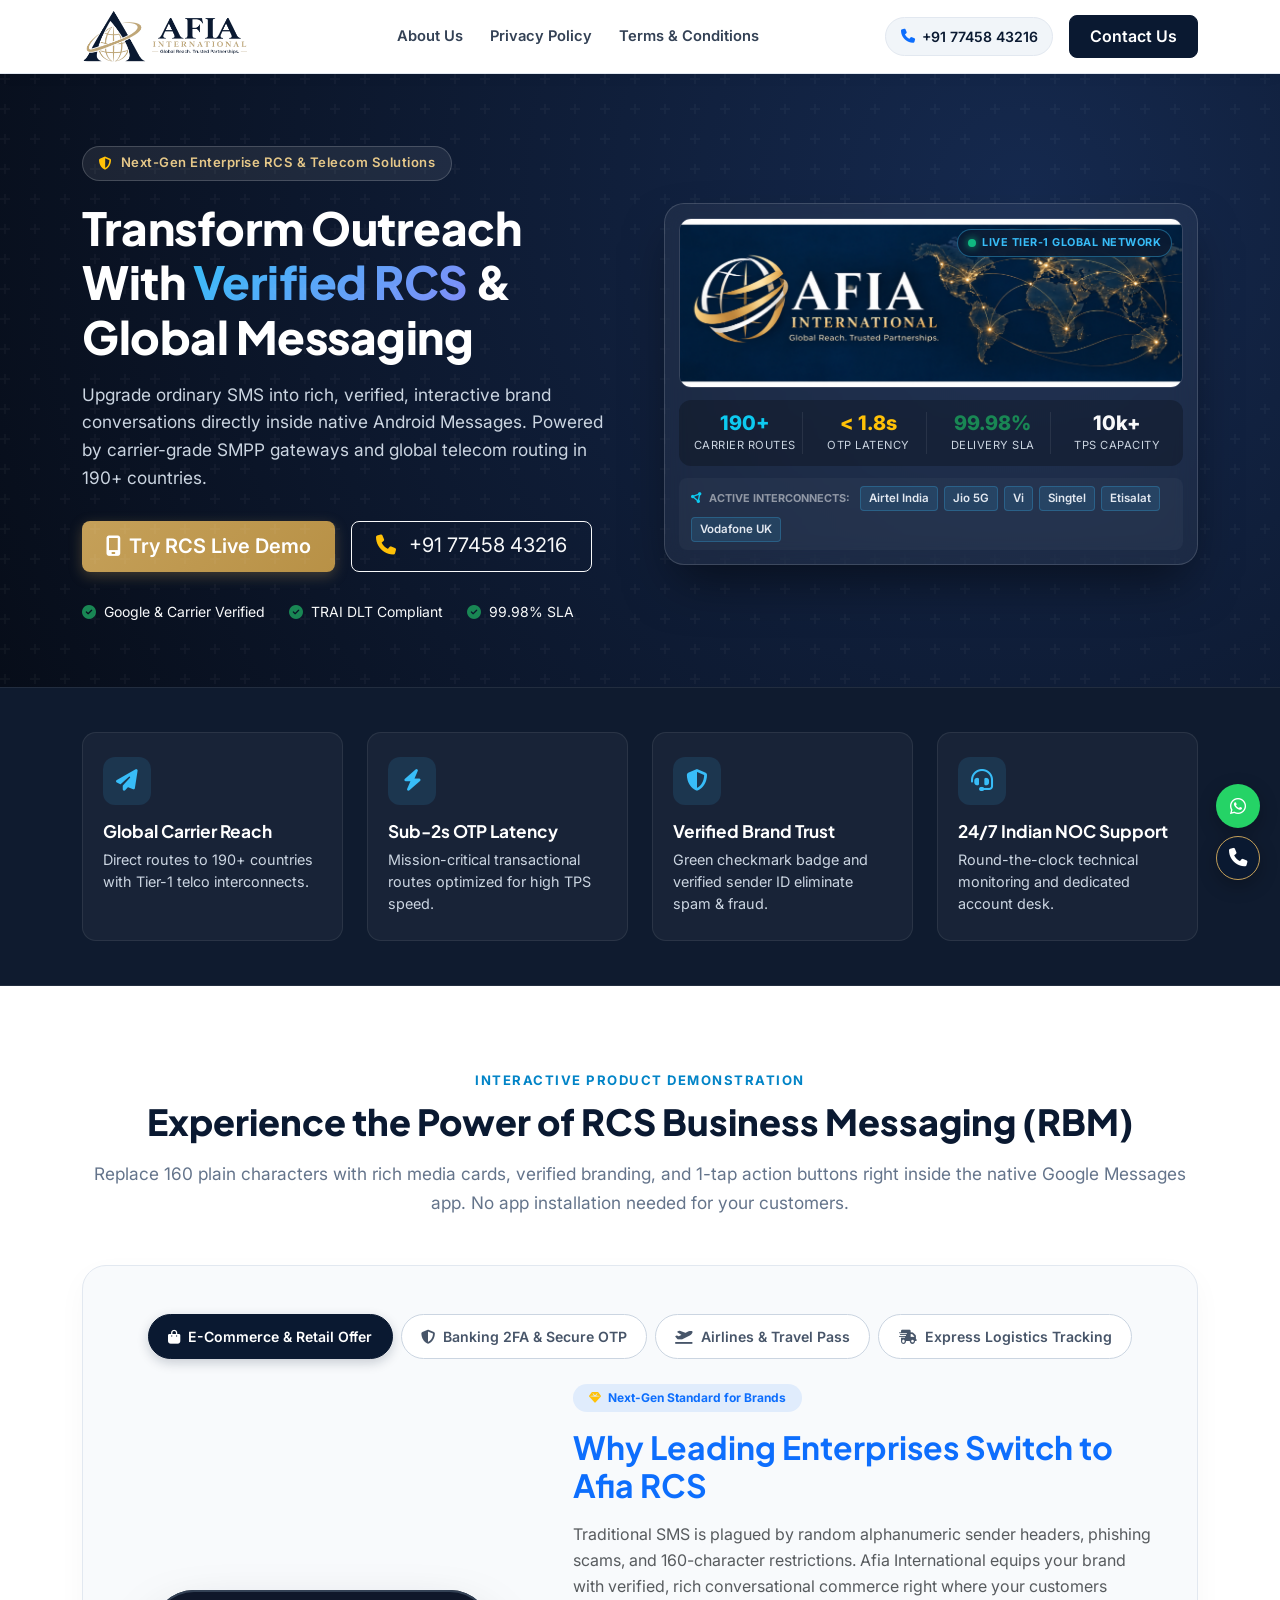
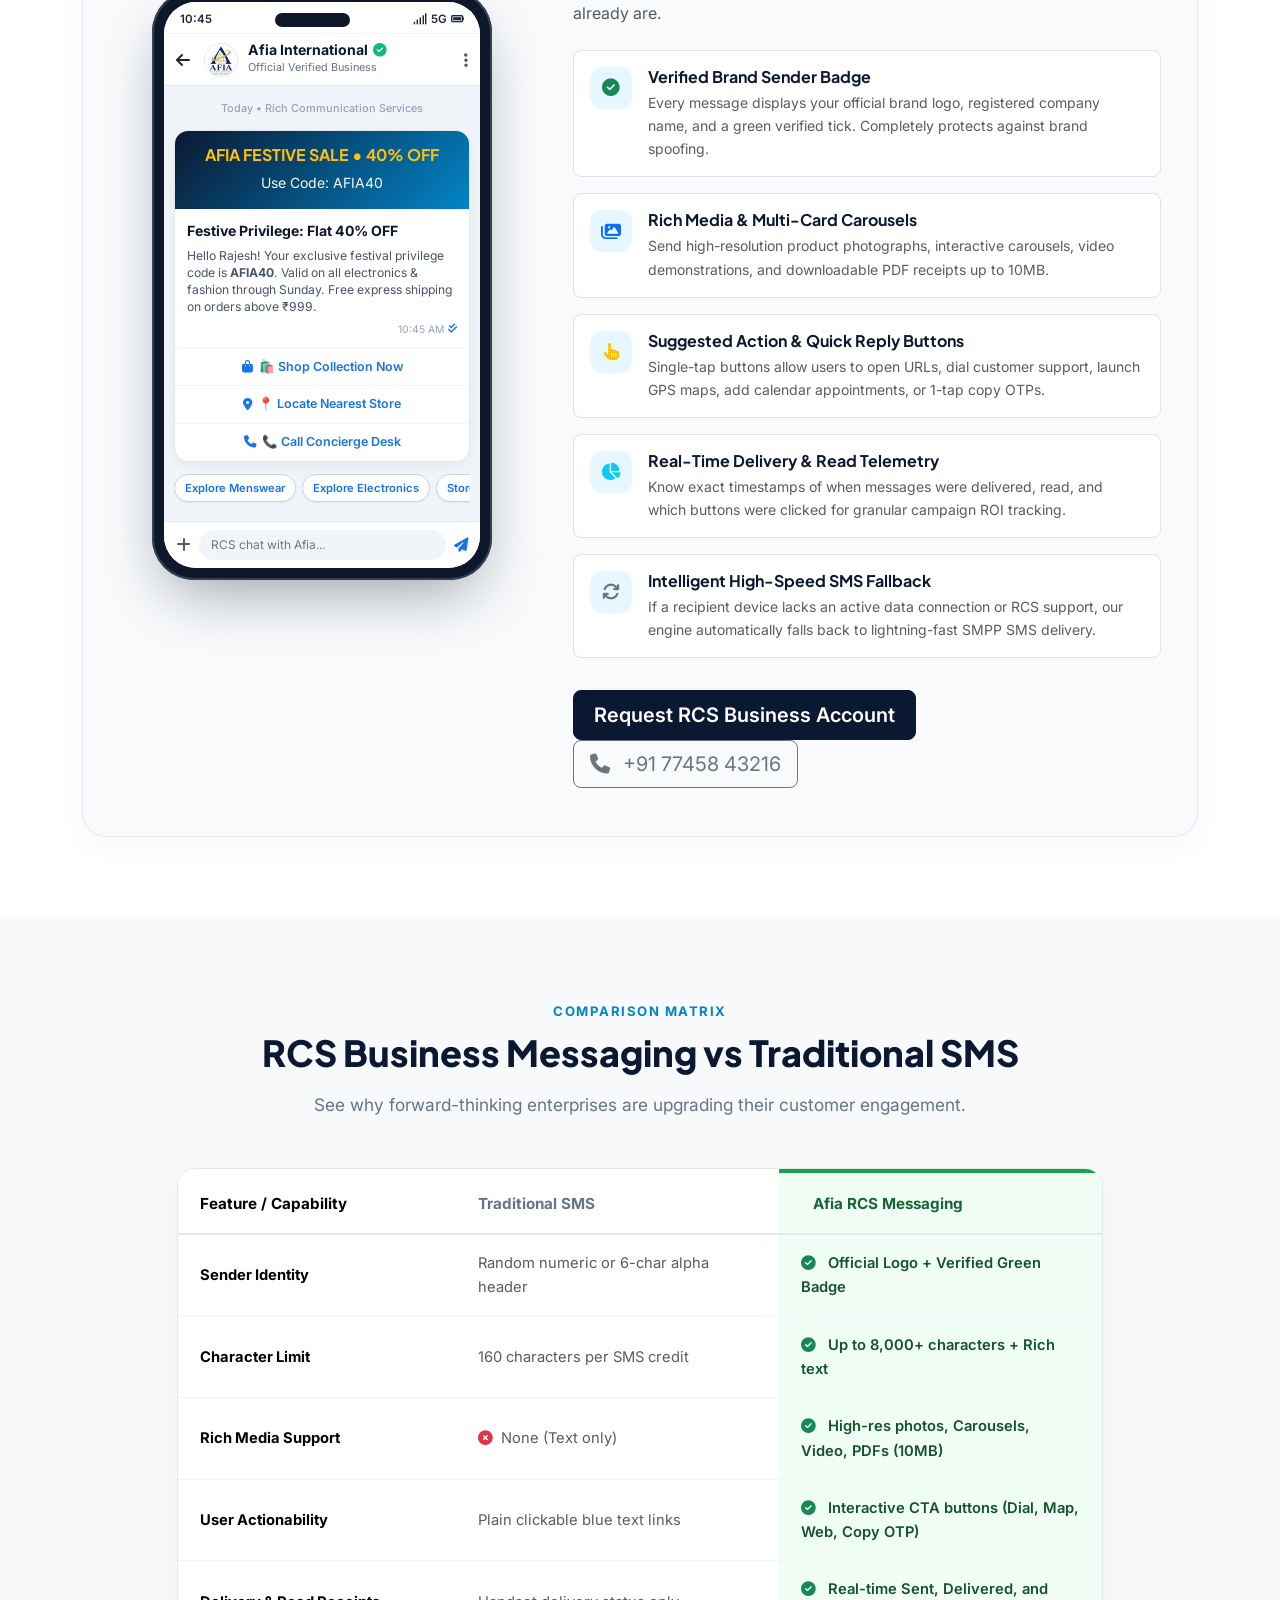
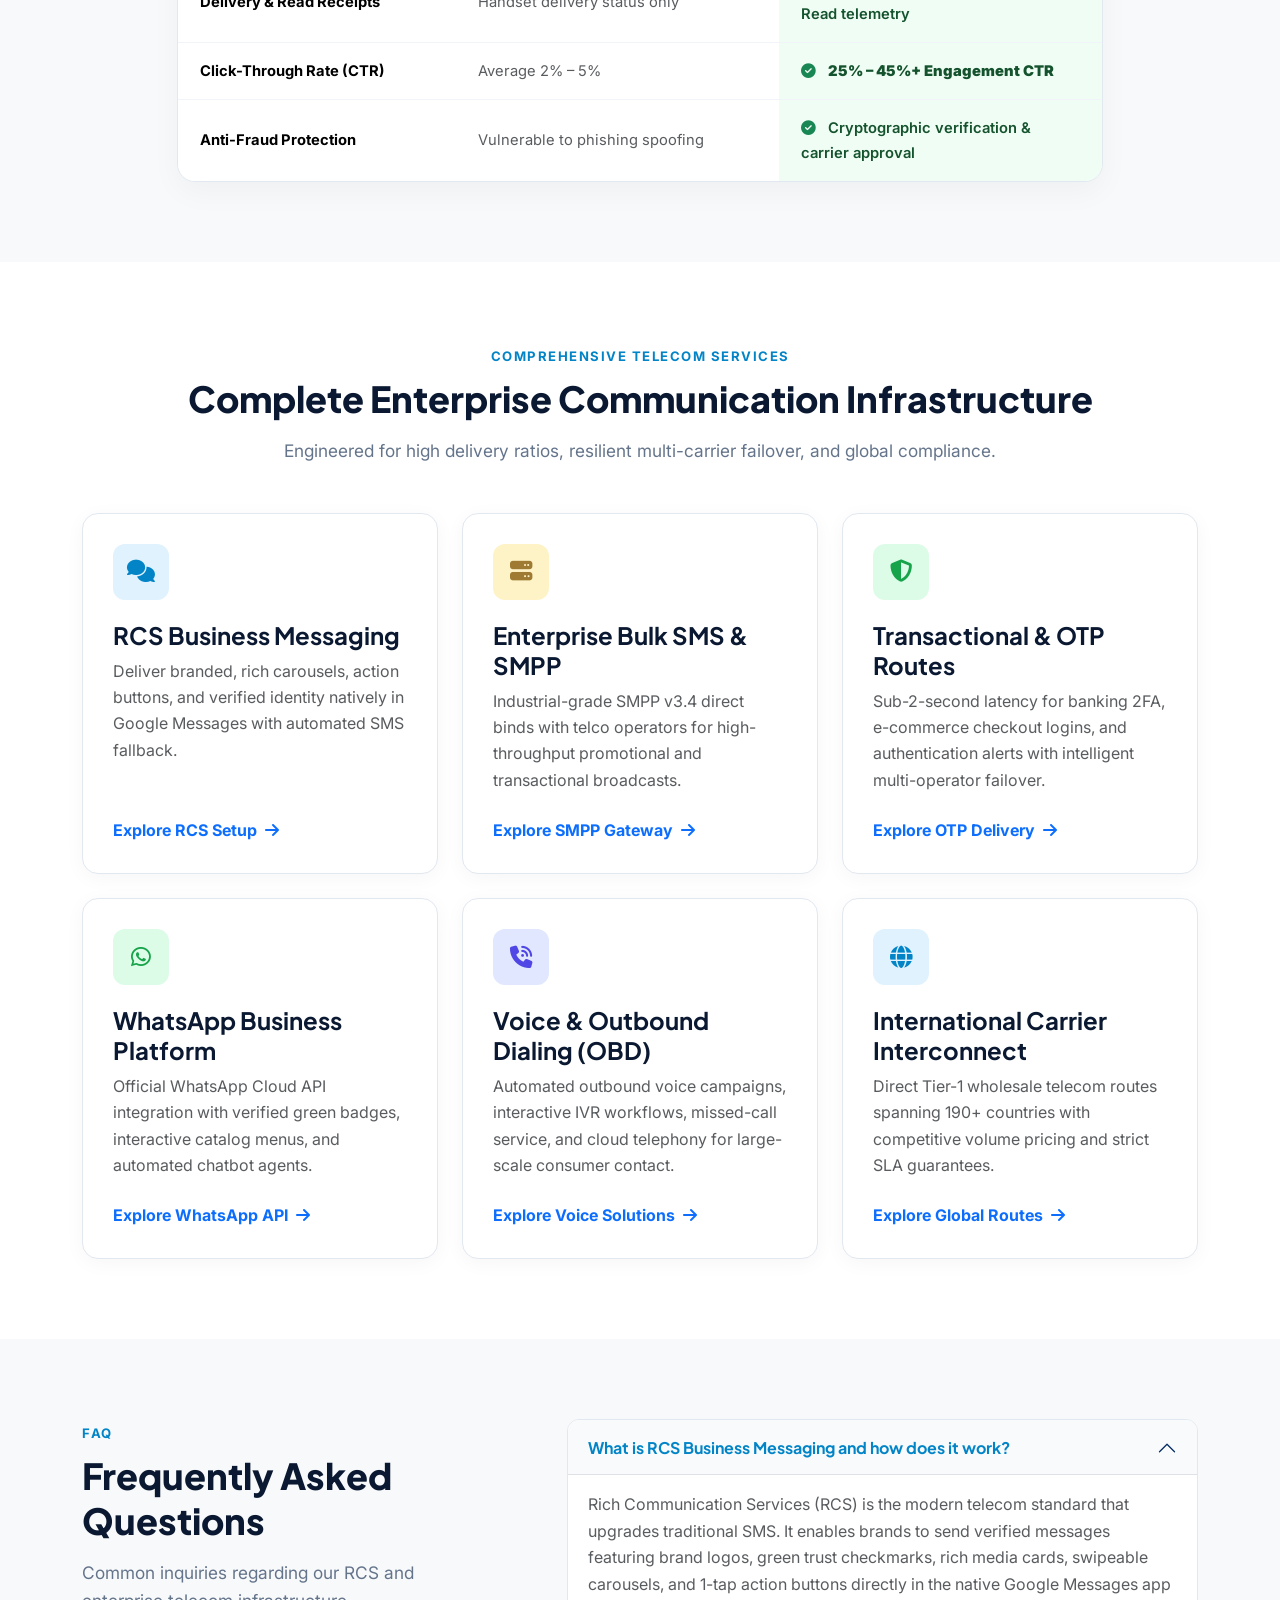
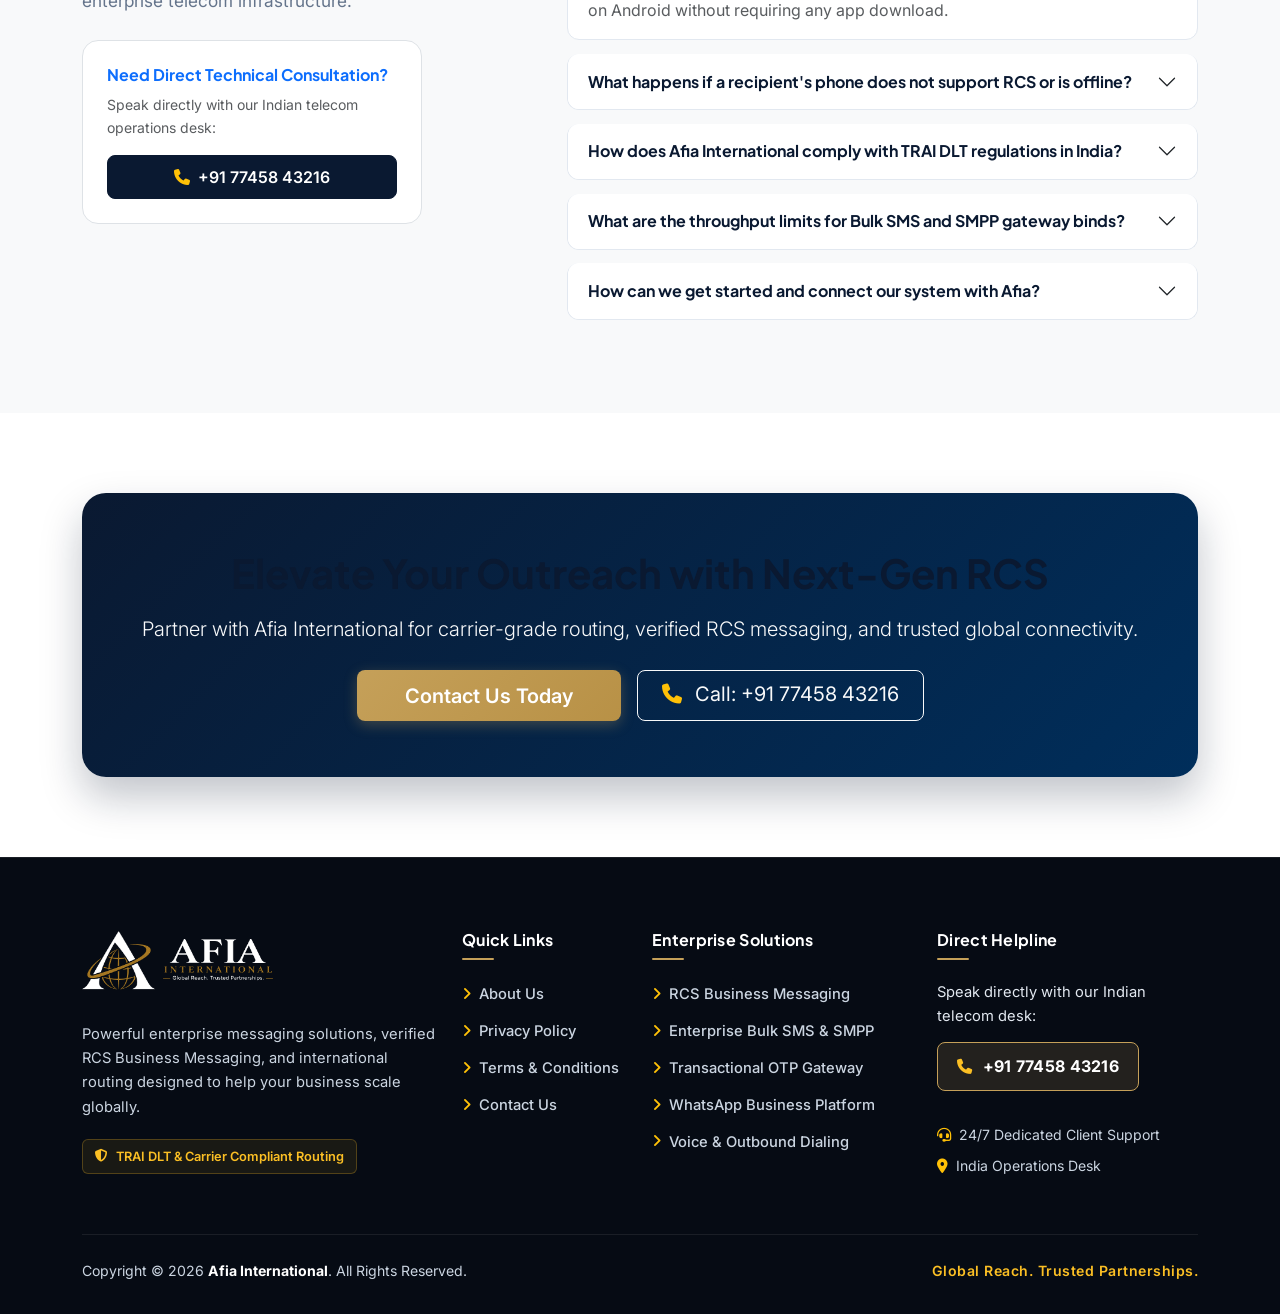
==== commit 78b3f54f: "Enhance footer contrast, fix logo fill and text visibility on dark background, polish navbar states" ====
--- a/index.html
+++ b/index.html
@@ -631,49 +631,55 @@
     <div class="container">
       <div class="row g-4">
         <div class="col-lg-4 col-md-6">
-          <img src="assets/images/logo-horizontal-white.png" alt="Afia International Logo" style="height: 52px; width: auto; object-fit: contain; margin-bottom: 1rem;">
-          <p class="small text-muted mb-0">
+          <a href="index.html" class="d-inline-block mb-3">
+            <img src="assets/images/logo-horizontal-white.png" alt="Afia International Logo" class="footer-brand-logo">
+          </a>
+          <p class="footer-desc">
             Powerful enterprise messaging solutions, verified RCS Business Messaging, and international routing designed to help your business scale globally.
           </p>
+          <div class="footer-trust-badge">
+            <i class="fa fa-shield-halved me-2"></i> TRAI DLT &amp; Carrier Compliant Routing
+          </div>
         </div>
 
         <div class="col-lg-2 col-md-6">
           <h5 class="footer-links-title">Quick Links</h5>
           <ul class="footer-nav">
-            <li><a href="index.html">Home</a></li>
-            <li><a href="#rcs-solutions">RCS Solutions</a></li>
-            <li><a href="about-us.html">About Us</a></li>
-            <li><a href="privacy-policy.html">Privacy Policy</a></li>
-            <li><a href="terms-conditions.html">Terms &amp; Conditions</a></li>
-            <li><a href="contact-us.html">Contact Us</a></li>
+            <li><a href="about-us.html"><i class="fa fa-angle-right me-2 text-warning"></i>About Us</a></li>
+            <li><a href="privacy-policy.html"><i class="fa fa-angle-right me-2 text-warning"></i>Privacy Policy</a></li>
+            <li><a href="terms-conditions.html"><i class="fa fa-angle-right me-2 text-warning"></i>Terms &amp; Conditions</a></li>
+            <li><a href="contact-us.html"><i class="fa fa-angle-right me-2 text-warning"></i>Contact Us</a></li>
           </ul>
         </div>
 
         <div class="col-lg-3 col-md-6">
-          <h5 class="footer-links-title">Our Solutions</h5>
+          <h5 class="footer-links-title">Enterprise Solutions</h5>
           <ul class="footer-nav">
-            <li><a href="#rcs-solutions">RCS Business Messaging</a></li>
-            <li><a href="#services">Enterprise Bulk SMS &amp; SMPP</a></li>
-            <li><a href="#services">Transactional OTP Gateway</a></li>
-            <li><a href="#services">WhatsApp Business Platform</a></li>
-            <li><a href="#services">Voice &amp; Outbound Dialing</a></li>
+            <li><a href="#rcs-solutions"><i class="fa fa-angle-right me-2 text-warning"></i>RCS Business Messaging</a></li>
+            <li><a href="#services"><i class="fa fa-angle-right me-2 text-warning"></i>Enterprise Bulk SMS &amp; SMPP</a></li>
+            <li><a href="#services"><i class="fa fa-angle-right me-2 text-warning"></i>Transactional OTP Gateway</a></li>
+            <li><a href="#services"><i class="fa fa-angle-right me-2 text-warning"></i>WhatsApp Business Platform</a></li>
+            <li><a href="#services"><i class="fa fa-angle-right me-2 text-warning"></i>Voice &amp; Outbound Dialing</a></li>
           </ul>
         </div>
 
         <div class="col-lg-3 col-md-6">
           <h5 class="footer-links-title">Direct Helpline</h5>
-          <p class="small text-muted mb-2">Speak directly with our Indian desk:</p>
-          <a href="tel:+917745843216" class="btn btn-outline-light btn-sm mb-3">
-            <i class="fa fa-phone me-2 text-warning"></i> +91 77458 43216
+          <p class="footer-help-text">Speak directly with our Indian telecom desk:</p>
+          <a href="tel:+917745843216" class="btn-footer-phone mb-3">
+            <i class="fa fa-phone"></i>
+            <span>+91 77458 43216</span>
           </a>
-          <p class="small text-muted mb-0"><i class="fa fa-clock me-2"></i> 24/7 Client Support</p>
-          <p class="small text-muted"><i class="fa fa-map-marker-alt me-2"></i> India Operations</p>
+          <div class="footer-support-info">
+            <div class="footer-info-item"><i class="fa fa-headset text-warning me-2"></i> 24/7 Dedicated Client Support</div>
+            <div class="footer-info-item"><i class="fa fa-location-dot text-warning me-2"></i> India Operations Desk</div>
+          </div>
         </div>
       </div>
 
       <div class="footer-bottom d-flex flex-wrap justify-content-between align-items-center">
         <div>Copyright &copy; 2026 <strong>Afia International</strong>. All Rights Reserved.</div>
-        <div class="text-muted">Global Reach. Trusted Partnerships.</div>
+        <div class="footer-tagline">Global Reach. Trusted Partnerships.</div>
       </div>
     </div>
   </footer>
--- a/assets/css/style.css
+++ b/assets/css/style.css
@@ -59,7 +59,7 @@
 }
 
 .navbar-brand img {
-  height: 48px;
+  height: 52px;
   width: auto;
   object-fit: contain;
   border-radius: 6px;
@@ -128,8 +128,10 @@
   color: #ffffff !important;
 }
 
-.btn-navy {
-  background: var(--primary);
+.btn-navy,
+.btn-navy:active,
+.btn-navy.active {
+  background: var(--primary) !important;
   color: #ffffff !important;
   font-weight: 600;
   border-radius: 8px;
@@ -140,12 +142,15 @@
   display: inline-flex;
   align-items: center;
   justify-content: center;
+  border: 1px solid var(--primary) !important;
 }
 
 .btn-navy:hover {
-  background: var(--primary-light);
+  background: var(--secondary) !important;
+  border-color: var(--secondary) !important;
   transform: translateY(-2px);
   color: #ffffff !important;
+  box-shadow: 0 4px 14px rgba(2, 132, 199, 0.35);
 }
 
 /* ========================================================
@@ -292,8 +297,8 @@
 }
 
 .telemetry-lbl {
-  font-size: 0.68rem;
-  color: #94a3b8;
+  font-size: 0.7rem;
+  color: #cbd5e1;
   text-transform: uppercase;
   letter-spacing: 0.5px;
 }
@@ -364,8 +369,9 @@
 }
 
 .feature-box p {
-  color: #94a3b8;
-  font-size: 0.88rem;
+  color: #cbd5e1;
+  font-size: 0.9rem;
+  line-height: 1.55;
   margin-bottom: 0;
 }
 
@@ -829,26 +835,68 @@
   box-shadow: 0 0 0 3px rgba(2, 132, 199, 0.15);
 }
 
-/* Footer */
+/* Footer High Contrast & Polish */
 .footer-main {
-  background: #070d19;
-  color: #94a3b8;
+  background: #060b14;
+  color: #e2e8f0;
   border-top: 1px solid rgba(255, 255, 255, 0.08);
-  padding: 4rem 0 2rem;
-}
-
-.footer-brand-title {
-  color: #ffffff;
-  font-weight: 800;
-  font-size: 1.25rem;
-  letter-spacing: 0.5px;
+  padding: 4.5rem 0 2rem;
+}
+
+.footer-main .text-muted {
+  color: #cbd5e1 !important;
+}
+
+.footer-brand-logo {
+  height: 60px;
+  width: auto;
+  object-fit: contain;
+  transition: transform 0.2s ease;
+}
+
+.footer-brand-logo:hover {
+  transform: scale(1.02);
+}
+
+.footer-desc {
+  color: #cbd5e1 !important;
+  font-size: 0.92rem;
+  line-height: 1.65;
+  margin-top: 1rem;
+  margin-bottom: 1.25rem;
+}
+
+.footer-trust-badge {
+  display: inline-flex;
+  align-items: center;
+  font-size: 0.8rem;
+  font-weight: 600;
+  color: #fbbf24;
+  background: rgba(251, 191, 36, 0.08);
+  border: 1px solid rgba(251, 191, 36, 0.25);
+  padding: 6px 12px;
+  border-radius: 6px;
 }
 
 .footer-links-title {
   color: #ffffff;
-  font-size: 0.95rem;
+  font-size: 1rem;
   font-weight: 700;
-  margin-bottom: 1.15rem;
+  letter-spacing: 0.3px;
+  margin-bottom: 1.25rem;
+  position: relative;
+  padding-bottom: 10px;
+}
+
+.footer-links-title::after {
+  content: '';
+  position: absolute;
+  left: 0;
+  bottom: 0;
+  width: 32px;
+  height: 2px;
+  background: var(--accent-gold);
+  border-radius: 2px;
 }
 
 .footer-nav {
@@ -858,25 +906,92 @@
 }
 
 .footer-nav li {
-  margin-bottom: 0.55rem;
+  margin-bottom: 0.65rem;
 }
 
 .footer-nav a {
-  color: #94a3b8;
+  color: #cbd5e1;
   text-decoration: none;
-  font-size: 0.9rem;
-  transition: color 0.2s ease;
+  font-size: 0.92rem;
+  font-weight: 500;
+  transition: all 0.2s ease;
+  display: inline-flex;
+  align-items: center;
 }
 
 .footer-nav a:hover {
-  color: #38bdf8;
+  color: #fbbf24;
+  transform: translateX(4px);
+}
+
+.footer-help-text {
+  color: #e2e8f0 !important;
+  font-size: 0.92rem;
+  margin-bottom: 0.85rem;
+}
+
+.btn-footer-phone {
+  background: rgba(197, 160, 89, 0.15);
+  border: 1.5px solid var(--accent-gold);
+  color: #ffffff !important;
+  font-weight: 700;
+  font-size: 1rem;
+  padding: 0.65rem 1.2rem;
+  border-radius: 8px;
+  display: inline-flex;
+  align-items: center;
+  gap: 10px;
+  text-decoration: none;
+  transition: all 0.25s ease;
+  letter-spacing: 0.3px;
+}
+
+.btn-footer-phone i {
+  color: #fbbf24;
+  font-size: 0.95rem;
+}
+
+.btn-footer-phone:hover {
+  background: var(--accent-gold);
+  color: #070d19 !important;
+  transform: translateY(-2px);
+  box-shadow: 0 6px 20px rgba(197, 160, 89, 0.35);
+}
+
+.btn-footer-phone:hover i {
+  color: #070d19;
+}
+
+.footer-support-info {
+  display: flex;
+  flex-direction: column;
+  gap: 8px;
+  margin-top: 1rem;
+}
+
+.footer-info-item {
+  color: #cbd5e1;
+  font-size: 0.88rem;
+  display: flex;
+  align-items: center;
 }
 
 .footer-bottom {
-  margin-top: 3rem;
+  margin-top: 3.5rem;
   padding-top: 1.5rem;
-  border-top: 1px solid rgba(255, 255, 255, 0.06);
-  font-size: 0.85rem;
+  border-top: 1px solid rgba(255, 255, 255, 0.08);
+  font-size: 0.88rem;
+  color: #cbd5e1;
+}
+
+.footer-bottom strong {
+  color: #ffffff;
+}
+
+.footer-tagline {
+  color: #fbbf24;
+  font-weight: 600;
+  letter-spacing: 0.5px;
 }
 
 /* Floating Quick Connect Button */
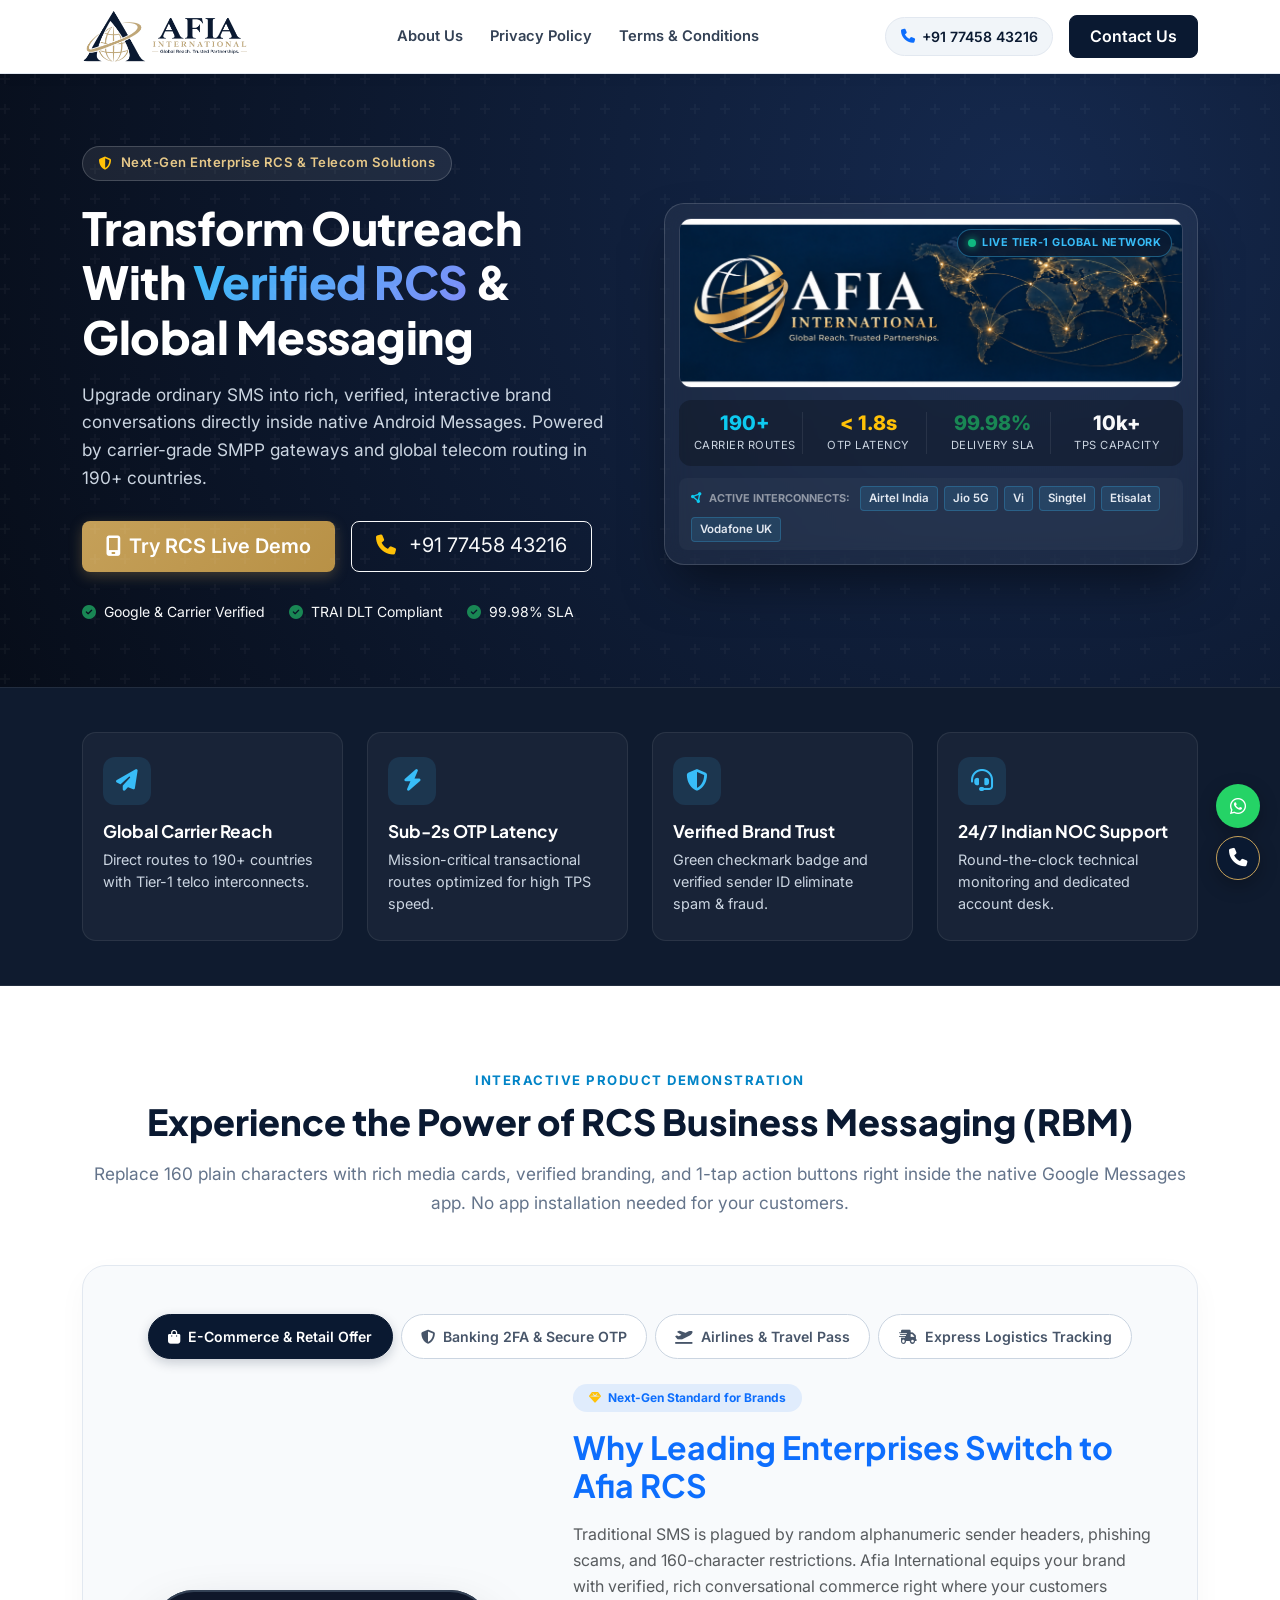
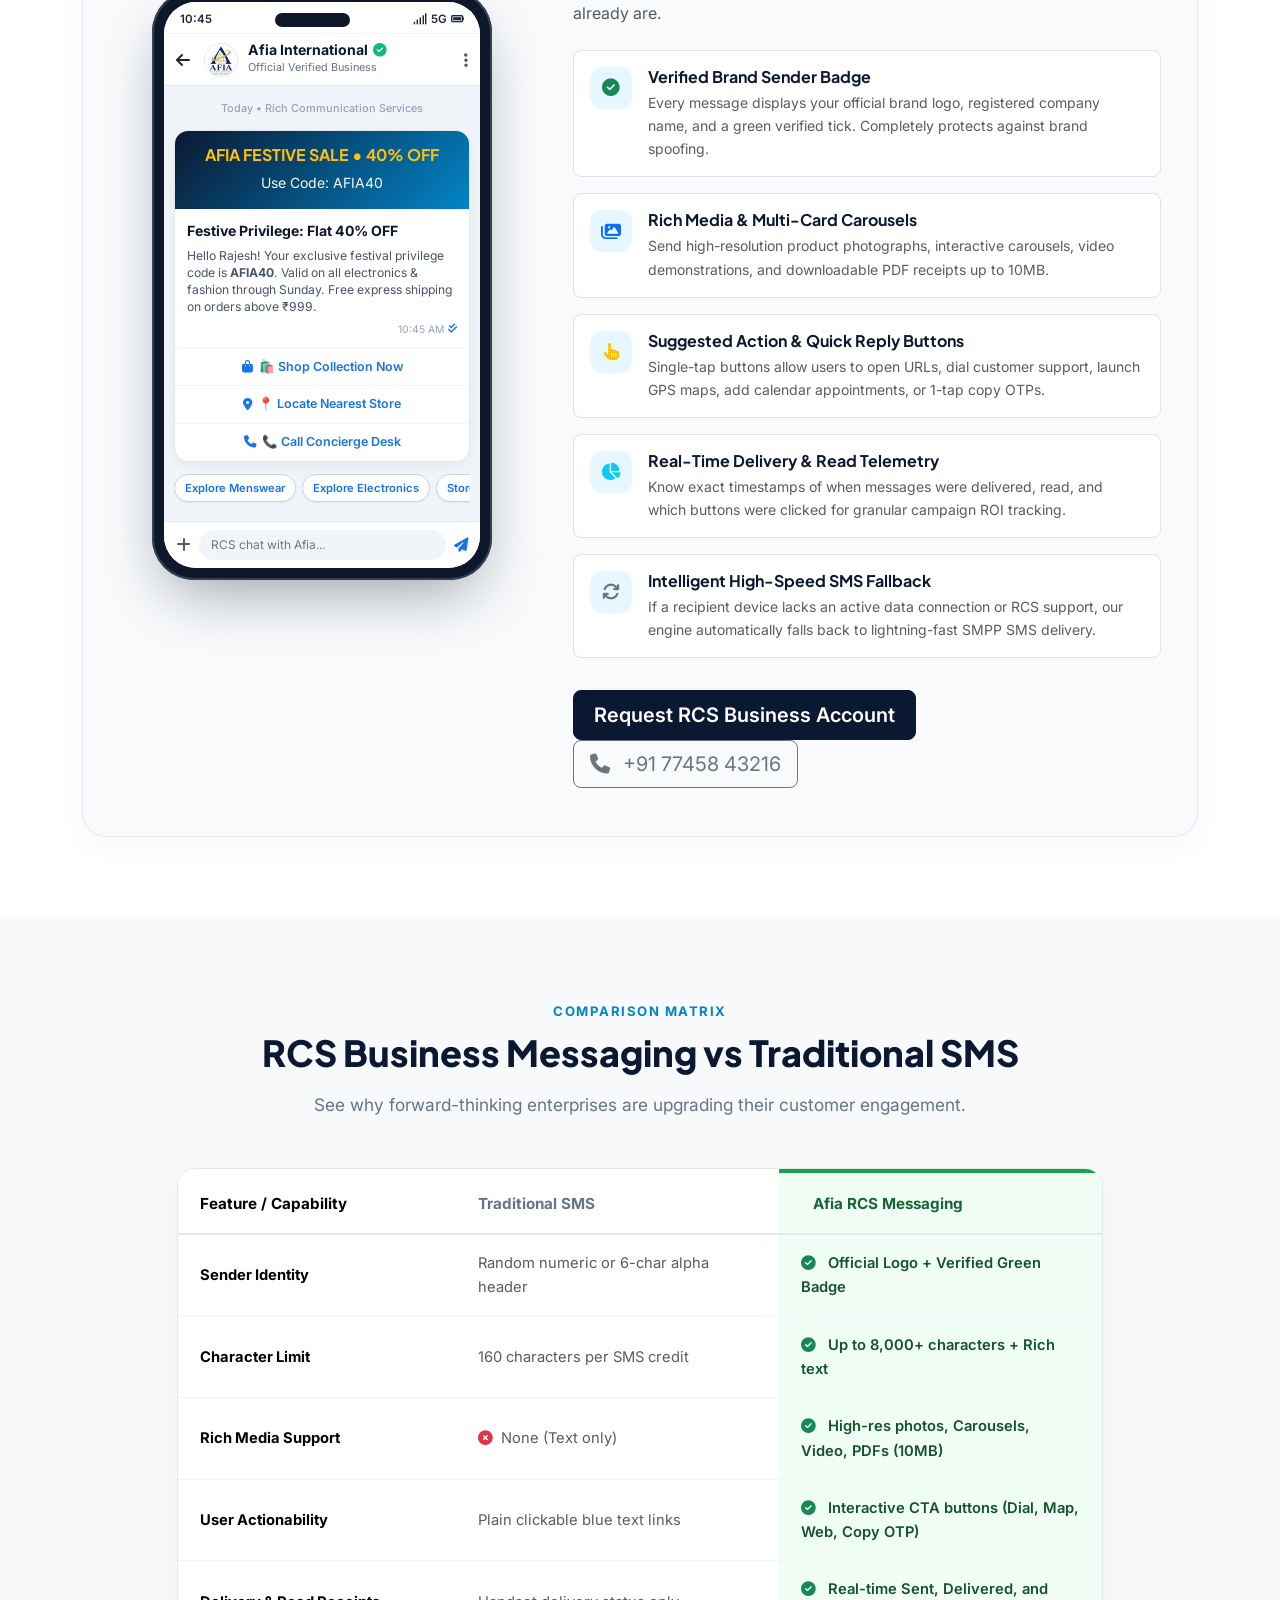
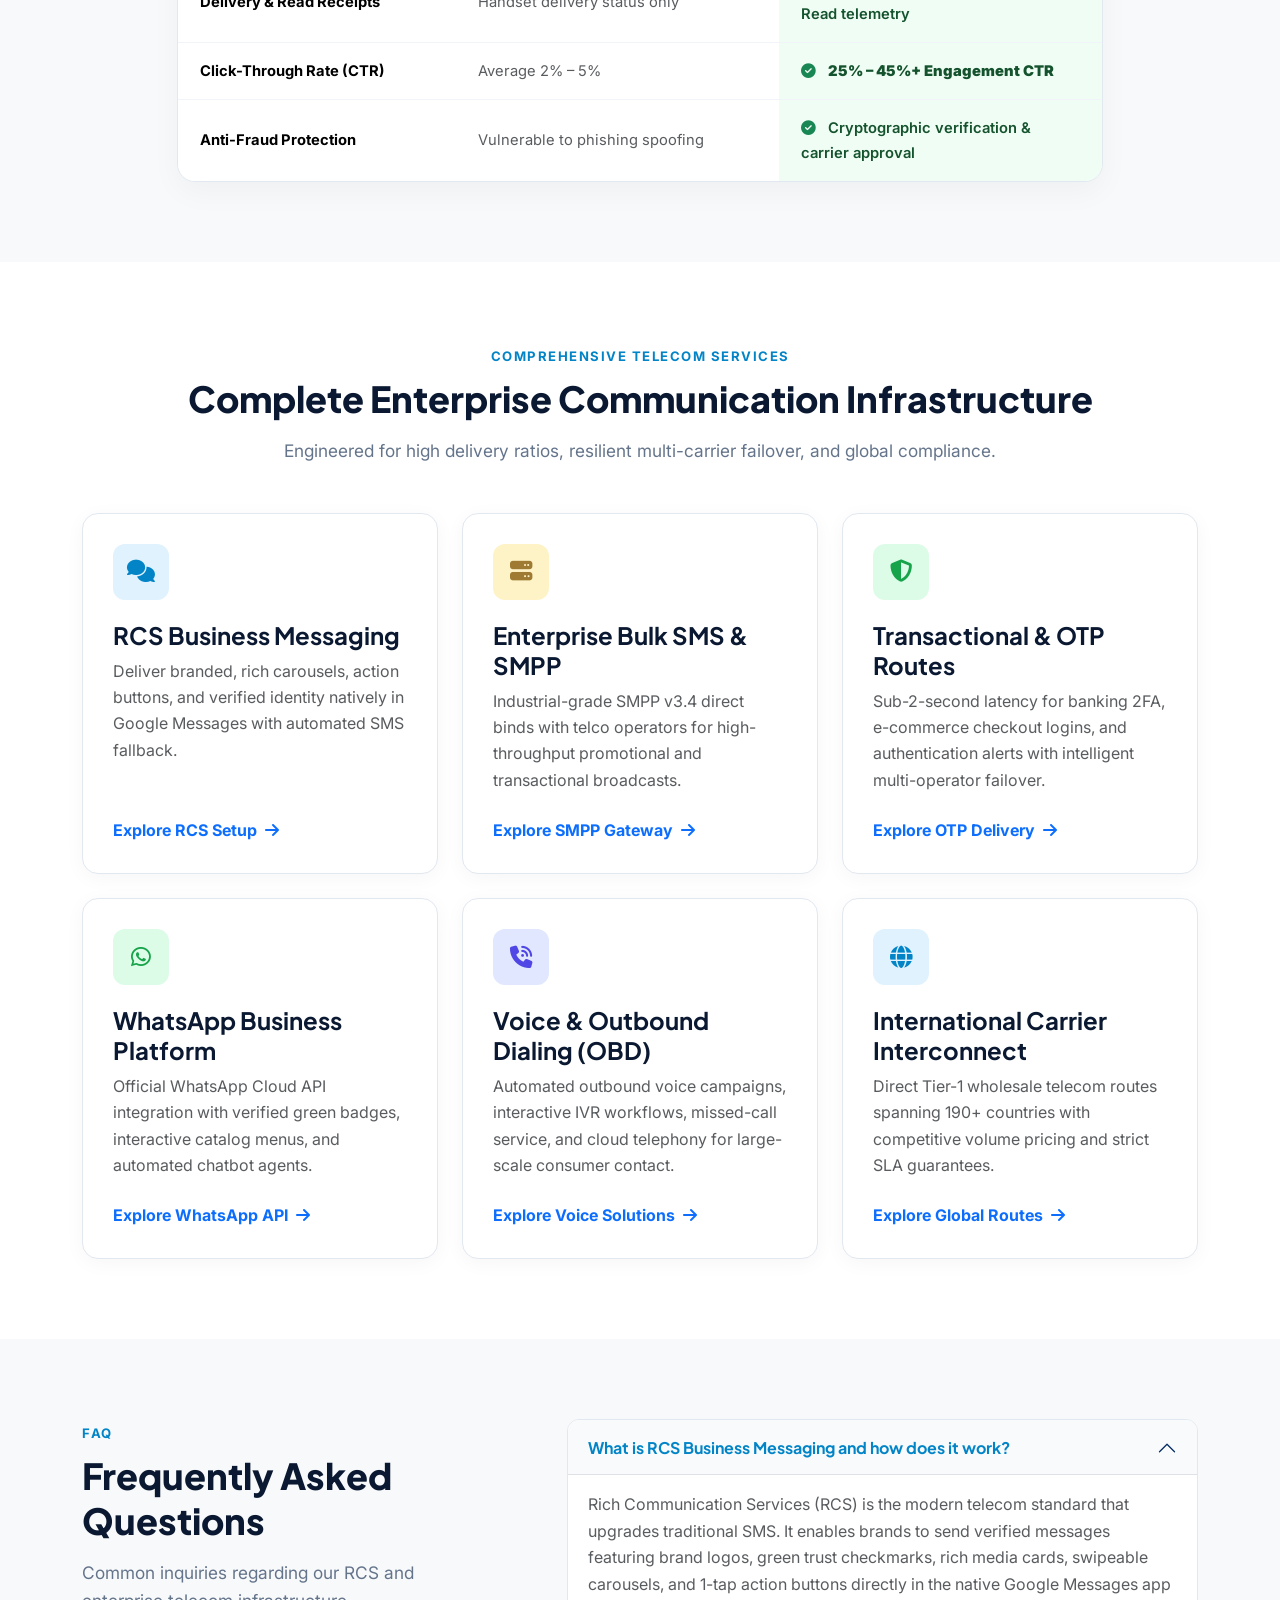
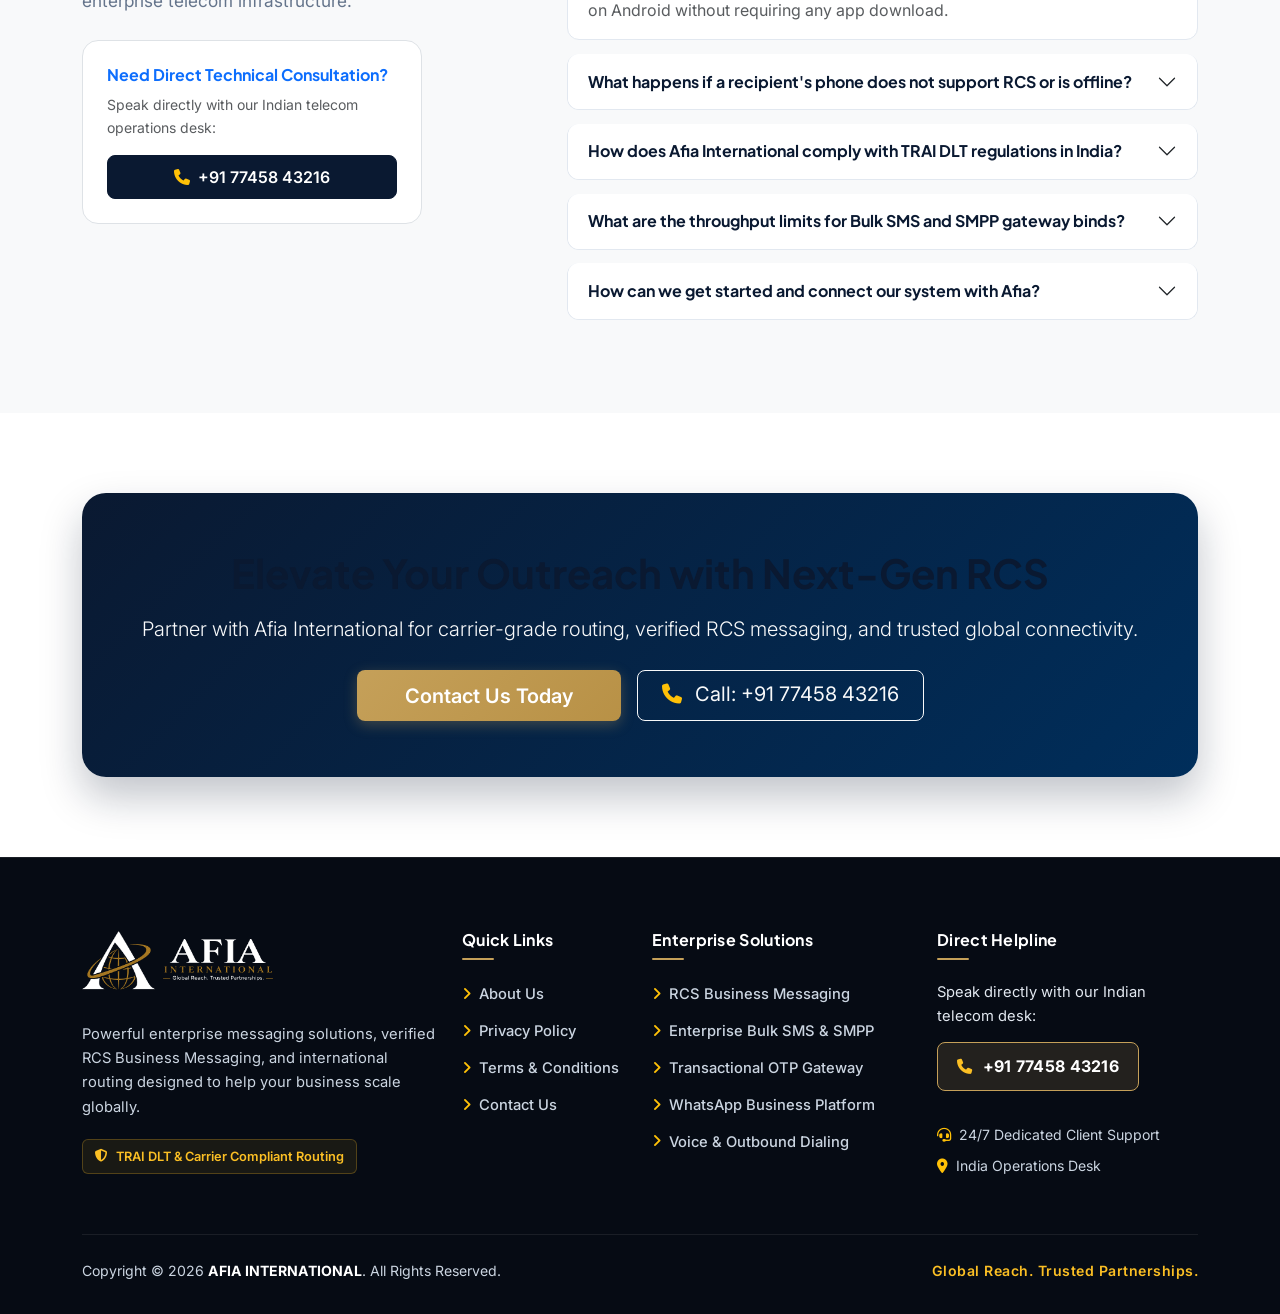
==== commit 5fd0a754: "Update footer copyright brand name to uppercase AFIA INTERNATIONAL across all pages" ====
--- a/index.html
+++ b/index.html
@@ -678,7 +678,7 @@
       </div>
 
       <div class="footer-bottom d-flex flex-wrap justify-content-between align-items-center">
-        <div>Copyright &copy; 2026 <strong>Afia International</strong>. All Rights Reserved.</div>
+        <div>Copyright &copy; 2026 <strong>AFIA INTERNATIONAL</strong>. All Rights Reserved.</div>
         <div class="footer-tagline">Global Reach. Trusted Partnerships.</div>
       </div>
     </div>
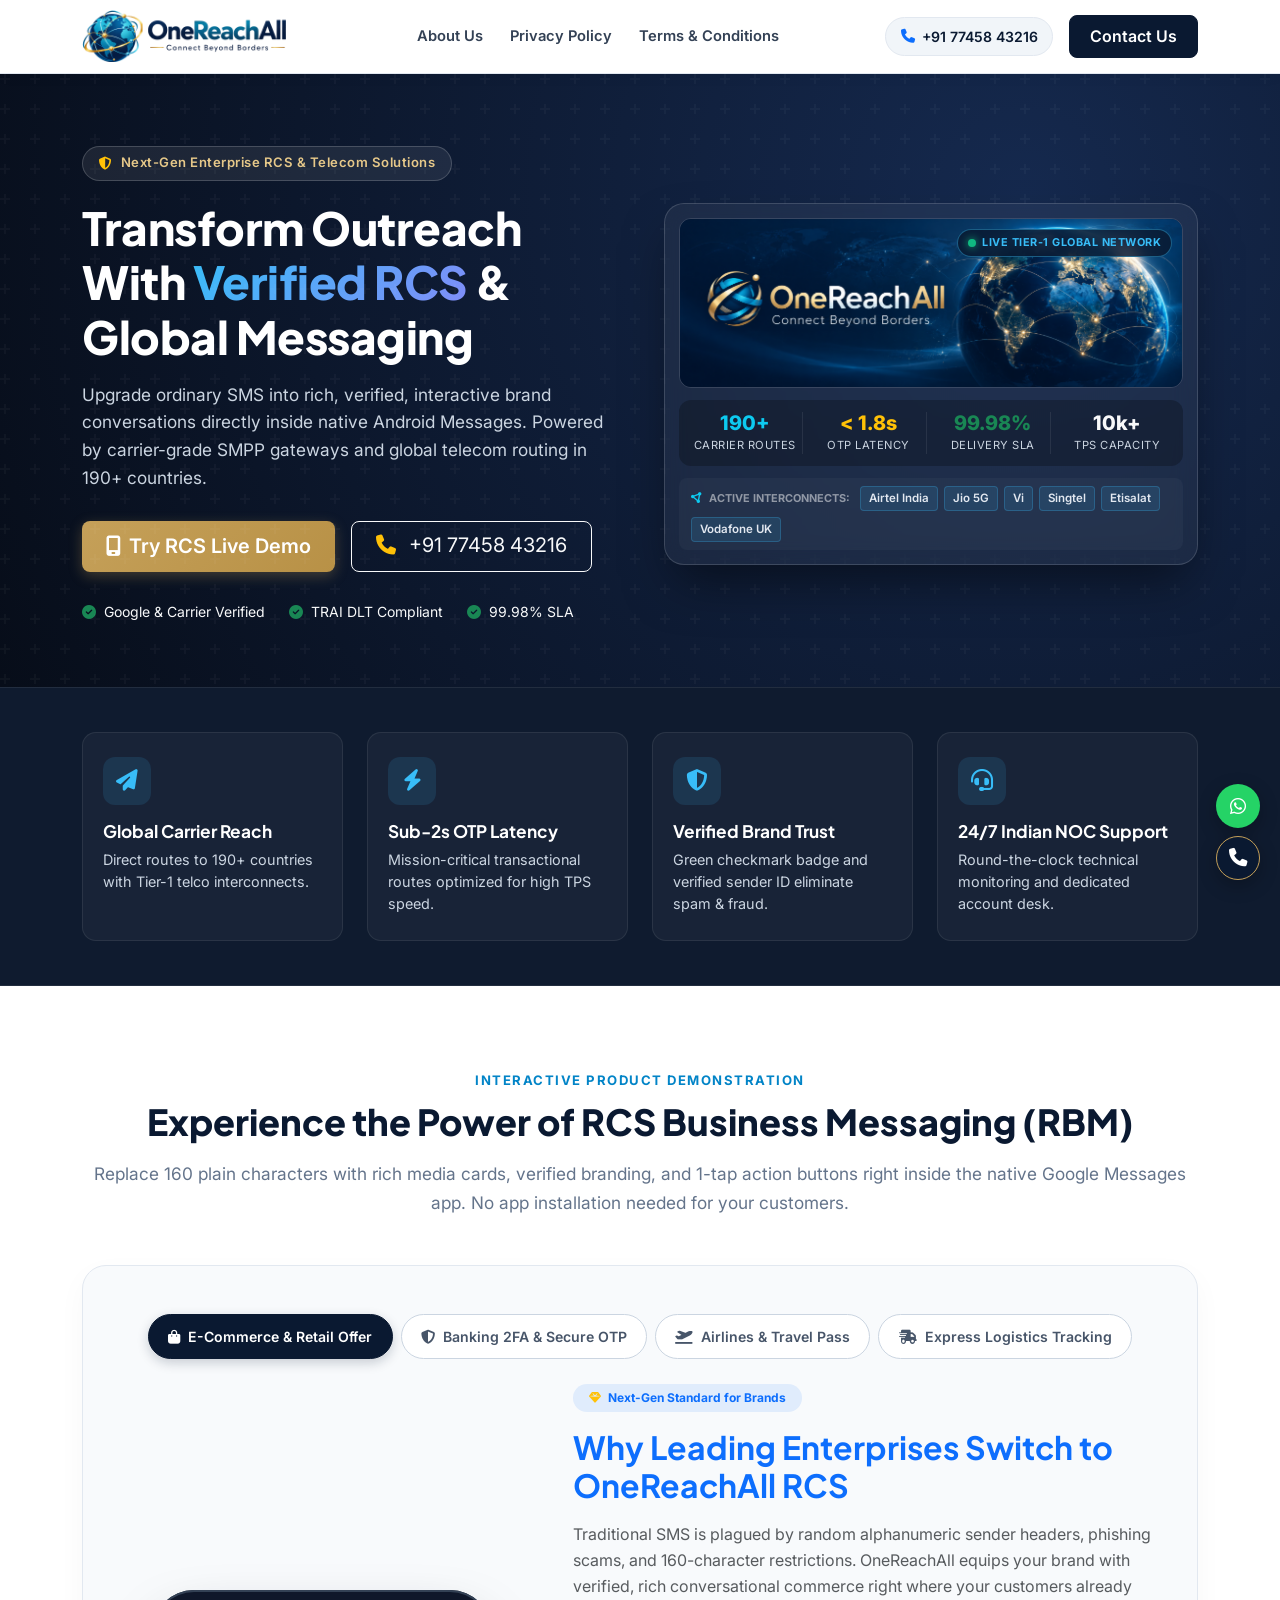
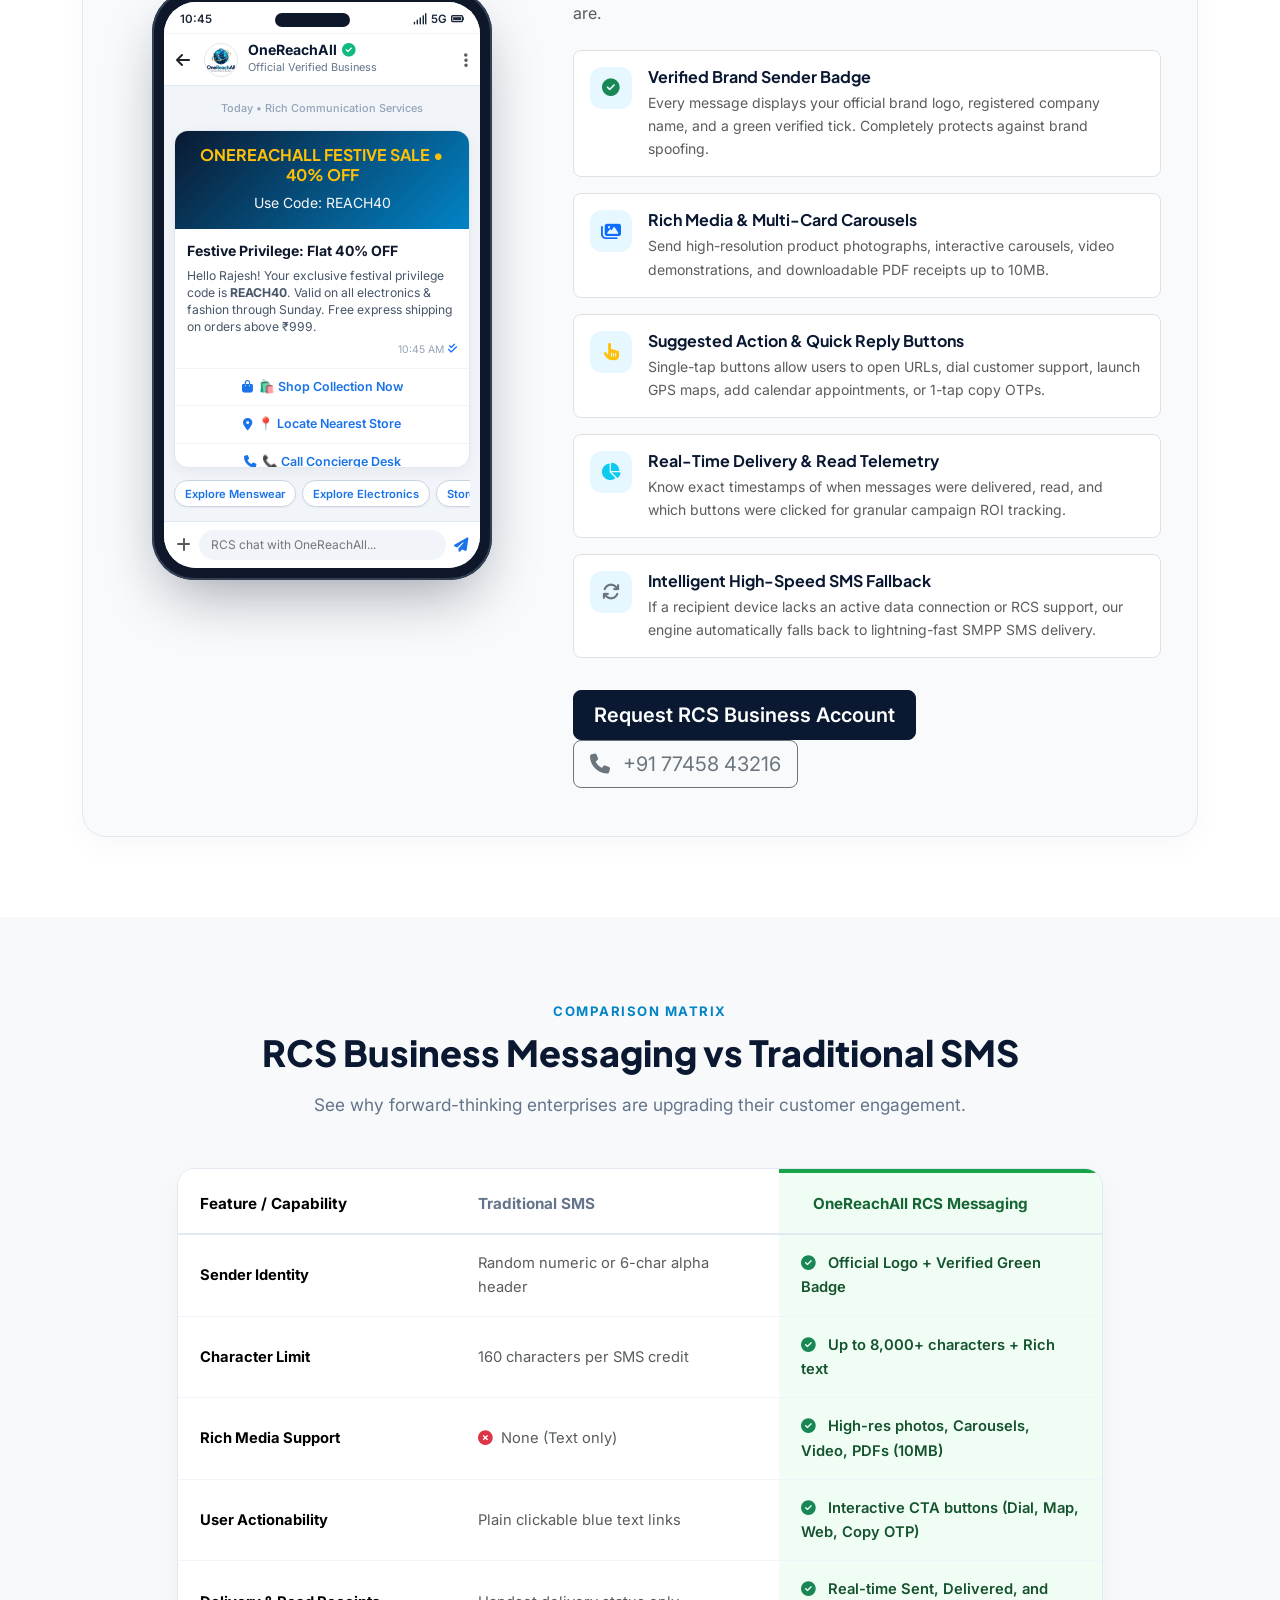
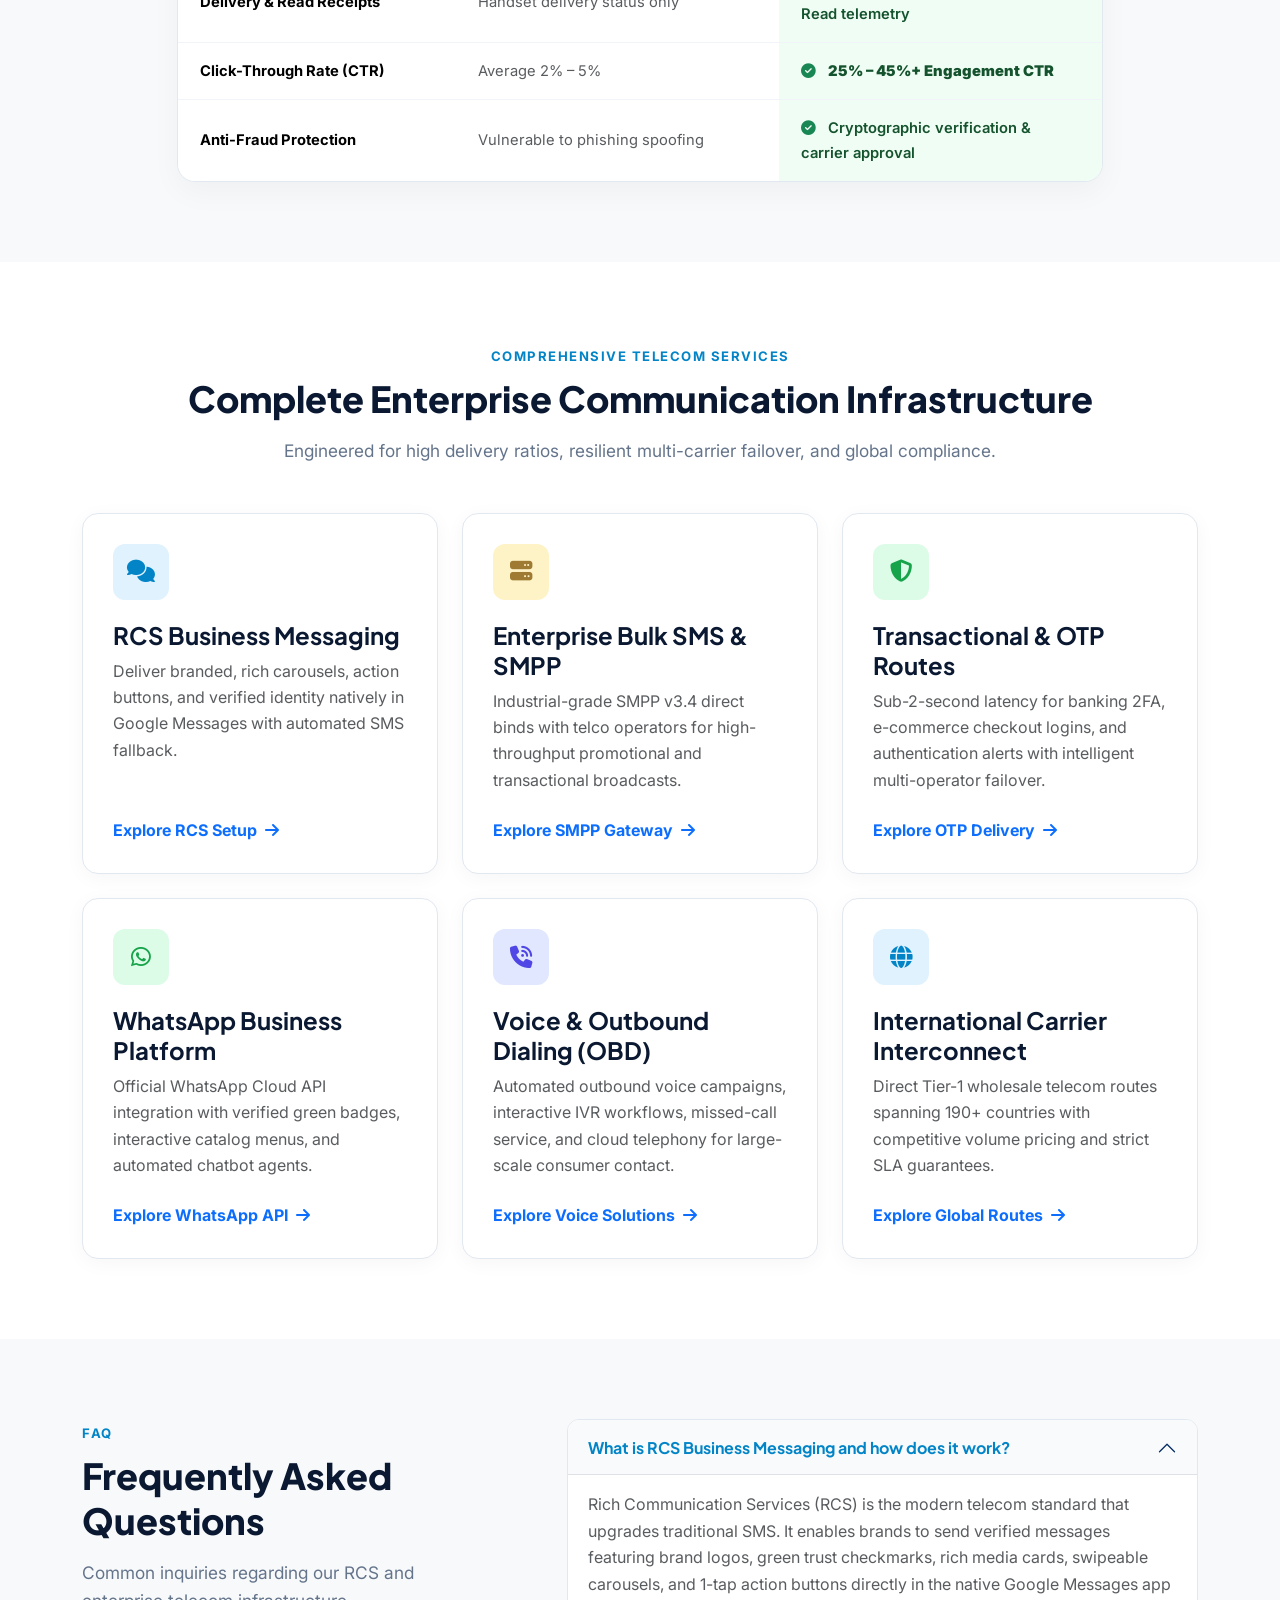
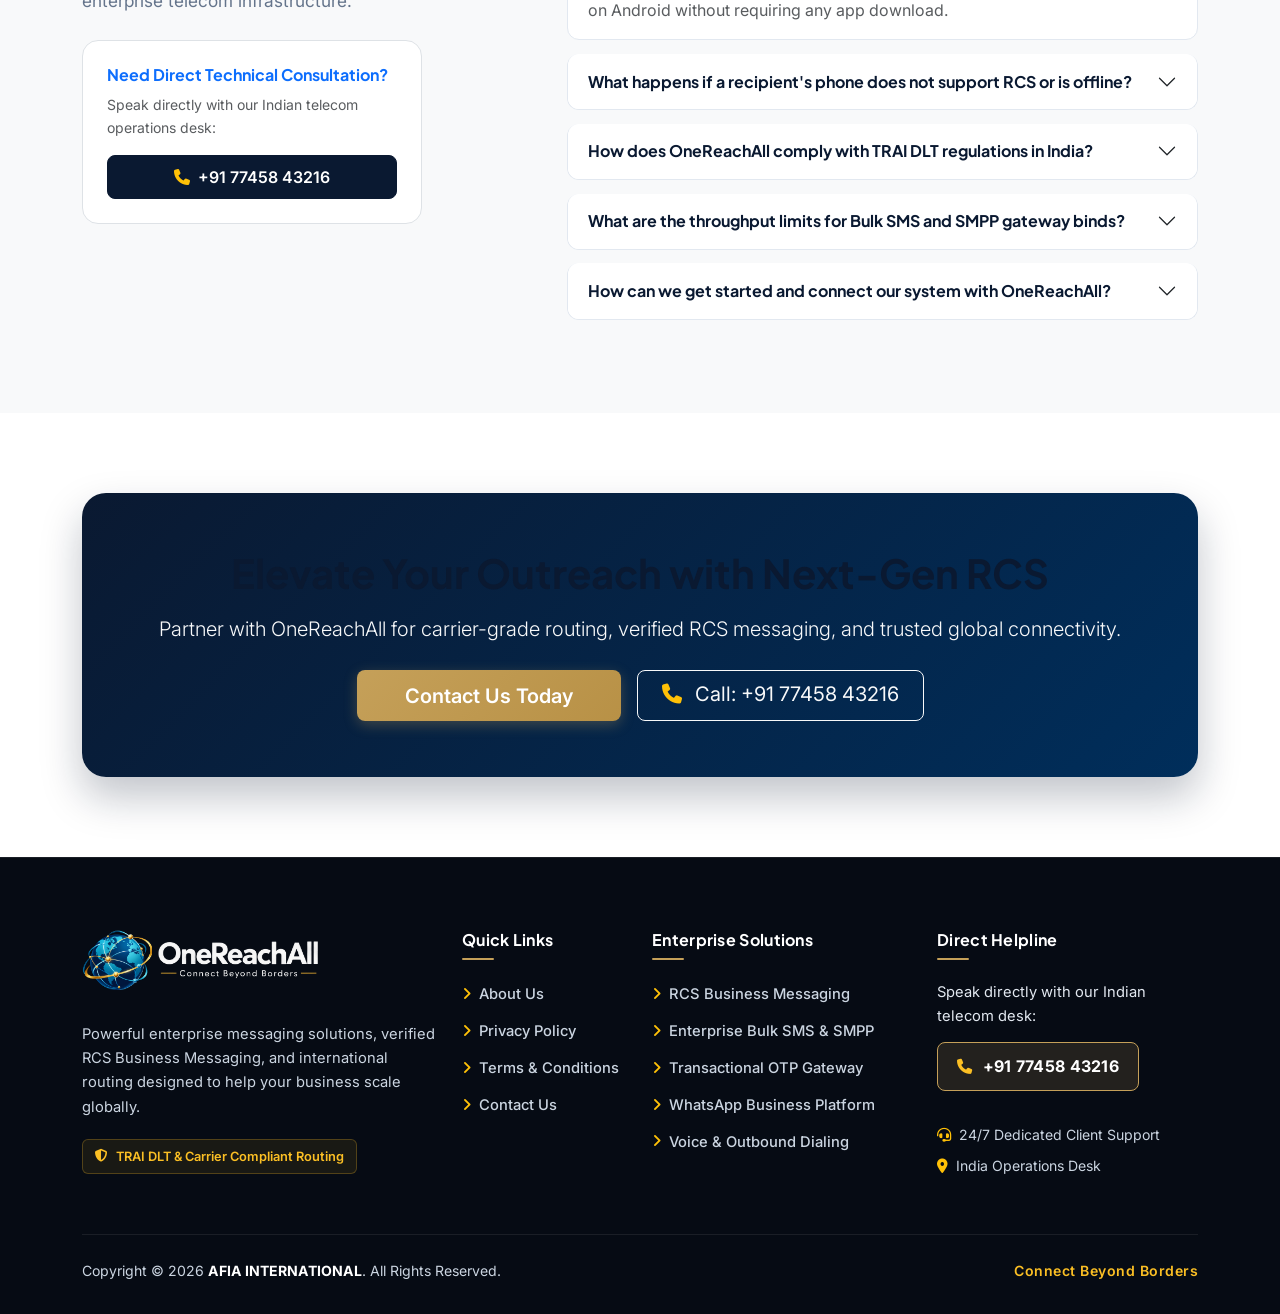
==== commit 9ba3e675: "Update brand identity to OneReachAll and tagline to Connect Beyond Borders while retaining AFIA INTE" ====
--- a/index.html
+++ b/index.html
@@ -3,8 +3,8 @@
 <head>
   <meta charset="UTF-8">
   <meta name="viewport" content="width=device-width, initial-scale=1.0">
-  <title>Afia International | Next-Gen RCS &amp; Enterprise Messaging Solutions</title>
-  <meta name="description" content="Afia International provides enterprise-grade RCS Business Messaging, Bulk SMS, SMPP Gateway, and global carrier connectivity. Global Reach. Trusted Partnerships.">
+  <title>OneReachAll | Next-Gen RCS &amp; Enterprise Messaging Solutions</title>
+  <meta name="description" content="OneReachAll provides enterprise-grade RCS Business Messaging, Bulk SMS, SMPP Gateway, and global carrier connectivity. Connect Beyond Borders.">
   
   <link rel="icon" type="image/jpeg" href="assets/images/logo.jpg">
   <link rel="preconnect" href="https://fonts.googleapis.com">
@@ -20,7 +20,7 @@
   <nav class="navbar navbar-expand-lg navbar-custom">
     <div class="container">
       <a class="navbar-brand" href="index.html">
-        <img src="assets/images/logo-horizontal.png" alt="Afia International Logo">
+        <img src="assets/images/logo-horizontal.png" alt="OneReachAll Logo">
       </a>
       
       <button class="navbar-toggler" type="button" data-bs-toggle="collapse" data-bs-target="#afiaNav" aria-controls="afiaNav" aria-expanded="false" aria-label="Toggle navigation">
@@ -79,7 +79,7 @@
         <div class="col-lg-6">
           <div class="hero-dashboard-card">
             <div class="hero-banner-wrap">
-              <img src="assets/images/banner.png" alt="Afia Global Network" class="hero-banner-img">
+              <img src="assets/images/banner.png" alt="OneReachAll Global Network" class="hero-banner-img">
               <div class="hero-banner-overlay-badge">
                 <span class="pulse-dot"></span> LIVE TIER-1 GLOBAL NETWORK
               </div>
@@ -206,10 +206,10 @@
                 <!-- RCS App Header -->
                 <div class="rcs-app-header">
                   <a href="#" class="text-dark me-1"><i class="fa fa-arrow-left"></i></a>
-                  <img src="assets/images/logo.jpg" alt="Afia International Avatar" class="rcs-app-avatar">
+                  <img src="assets/images/logo.png" alt="OneReachAll Avatar" class="rcs-app-avatar">
                   <div class="flex-grow-1">
                     <div class="rcs-brand-name">
-                      Afia International <i class="fa-solid fa-circle-check rcs-verified-badge" title="Verified Brand"></i>
+                      OneReachAll <i class="fa-solid fa-circle-check rcs-verified-badge" title="Verified Brand"></i>
                     </div>
                     <span class="rcs-brand-status">Official Verified Business</span>
                   </div>
@@ -222,13 +222,13 @@
 
                   <div id="phoneRichCard" class="rcs-rich-card">
                     <div class="rcs-card-media-banner">
-                      <h6 id="rcsBannerText" class="fw-bold mb-1 text-warning">AFIA FESTIVE SALE • 40% OFF</h6>
-                      <small id="rcsBannerSub" class="text-light">Use Code: AFIA40</small>
+                      <h6 id="rcsBannerText" class="fw-bold mb-1 text-warning">ONEREACHALL FESTIVE SALE • 40% OFF</h6>
+                      <small id="rcsBannerSub" class="text-light">Use Code: REACH40</small>
                     </div>
                     <div class="rcs-card-content">
                       <div id="rcsCardTitle" class="rcs-card-title">Festive Privilege: Flat 40% OFF</div>
                       <div id="rcsCardText" class="rcs-card-text">
-                        Hello Rajesh! Your exclusive festival privilege code is <strong>AFIA40</strong>. Valid on all electronics &amp; fashion through Sunday. Free express shipping on orders above ₹999.
+                        Hello Rajesh! Your exclusive festival privilege code is <strong>REACH40</strong>. Valid on all electronics &amp; fashion through Sunday. Free express shipping on orders above ₹999.
                       </div>
                       <div class="rcs-card-time">
                         <span>10:45 AM</span>
@@ -249,7 +249,7 @@
                 <!-- Chat Input Bar -->
                 <div class="rcs-input-bar">
                   <i class="fa fa-plus text-muted"></i>
-                  <input type="text" placeholder="RCS chat with Afia..." readonly>
+                  <input type="text" placeholder="RCS chat with OneReachAll..." readonly>
                   <i class="fa fa-paper-plane rcs-send-icon"></i>
                 </div>
               </div>
@@ -261,9 +261,9 @@
             <span class="badge bg-primary bg-opacity-10 text-primary px-3 py-2 rounded-pill fw-bold mb-3">
               <i class="fa fa-gem me-1 text-warning"></i> Next-Gen Standard for Brands
             </span>
-            <h3 class="h2 fw-bold text-primary mb-3">Why Leading Enterprises Switch to Afia RCS</h3>
+            <h3 class="h2 fw-bold text-primary mb-3">Why Leading Enterprises Switch to OneReachAll RCS</h3>
             <p class="text-muted mb-4">
-              Traditional SMS is plagued by random alphanumeric sender headers, phishing scams, and 160-character restrictions. Afia International equips your brand with verified, rich conversational commerce right where your customers already are.
+              Traditional SMS is plagued by random alphanumeric sender headers, phishing scams, and 160-character restrictions. OneReachAll equips your brand with verified, rich conversational commerce right where your customers already are.
             </p>
 
             <div class="d-flex flex-column gap-3">
@@ -351,7 +351,7 @@
                     <th scope="col" style="width: 30%;">Feature / Capability</th>
                     <th scope="col" style="width: 35%; color: #64748b;">Traditional SMS</th>
                     <th scope="col" class="highlight-col" style="width: 35%;">
-                      <i class="fa fa-shield-check me-2"></i> Afia RCS Messaging
+                      <i class="fa fa-shield-check me-2"></i> OneReachAll RCS Messaging
                     </th>
                   </tr>
                 </thead>
@@ -557,7 +557,7 @@
               </h2>
               <div id="f2" class="accordion-collapse collapse" data-bs-parent="#afiaFaq">
                 <div class="accordion-body text-muted">
-                  Afia International utilizes an intelligent automatic fallback engine. If the recipient does not have an active data connection or uses an unsupported device, the system automatically converts and delivers the message via our high-speed SMPP SMS route within seconds, ensuring 100% reachability.
+                  OneReachAll utilizes an intelligent automatic fallback engine. If the recipient does not have an active data connection or uses an unsupported device, the system automatically converts and delivers the message via our high-speed SMPP SMS route within seconds, ensuring 100% reachability.
                 </div>
               </div>
             </div>
@@ -565,12 +565,12 @@
             <div class="accordion-item">
               <h2 class="accordion-header">
                 <button class="accordion-button collapsed" type="button" data-bs-toggle="collapse" data-bs-target="#f3">
-                  How does Afia International comply with TRAI DLT regulations in India?
+                  How does OneReachAll comply with TRAI DLT regulations in India?
                 </button>
               </h2>
               <div id="f3" class="accordion-collapse collapse" data-bs-parent="#afiaFaq">
                 <div class="accordion-body text-muted">
-                  All domestic Indian routes operated by Afia International are fully integrated with major telecom DLT platforms (Jio, Airtel, Vi, BSNL). We assist enterprise clients with Principal Entity (PE) registration, header scrubbing, and content template whitelisting to guarantee seamless compliance.
+                  All domestic Indian routes operated by OneReachAll are fully integrated with major telecom DLT platforms (Jio, Airtel, Vi, BSNL). We assist enterprise clients with Principal Entity (PE) registration, header scrubbing, and content template whitelisting to guarantee seamless compliance.
                 </div>
               </div>
             </div>
@@ -591,7 +591,7 @@
             <div class="accordion-item">
               <h2 class="accordion-header">
                 <button class="accordion-button collapsed" type="button" data-bs-toggle="collapse" data-bs-target="#f5">
-                  How can we get started and connect our system with Afia?
+                  How can we get started and connect our system with OneReachAll?
                 </button>
               </h2>
               <div id="f5" class="accordion-collapse collapse" data-bs-parent="#afiaFaq">
@@ -614,7 +614,7 @@
       <div class="cta-banner text-center">
         <h2 class="display-6 fw-bold mb-3">Elevate Your Outreach with Next-Gen RCS</h2>
         <p class="lead text-light mb-4 max-w-700 mx-auto">
-          Partner with Afia International for carrier-grade routing, verified RCS messaging, and trusted global connectivity.
+          Partner with OneReachAll for carrier-grade routing, verified RCS messaging, and trusted global connectivity.
         </p>
         <div class="d-flex flex-wrap justify-content-center gap-3">
           <a href="contact-us.html" class="btn btn-gold btn-lg px-5">Contact Us Today</a>
@@ -632,7 +632,7 @@
       <div class="row g-4">
         <div class="col-lg-4 col-md-6">
           <a href="index.html" class="d-inline-block mb-3">
-            <img src="assets/images/logo-horizontal-white.png" alt="Afia International Logo" class="footer-brand-logo">
+            <img src="assets/images/logo-horizontal-white.png" alt="OneReachAll Logo" class="footer-brand-logo">
           </a>
           <p class="footer-desc">
             Powerful enterprise messaging solutions, verified RCS Business Messaging, and international routing designed to help your business scale globally.
@@ -679,7 +679,7 @@
 
       <div class="footer-bottom d-flex flex-wrap justify-content-between align-items-center">
         <div>Copyright &copy; 2026 <strong>AFIA INTERNATIONAL</strong>. All Rights Reserved.</div>
-        <div class="footer-tagline">Global Reach. Trusted Partnerships.</div>
+        <div class="footer-tagline">Connect Beyond Borders</div>
       </div>
     </div>
   </footer>
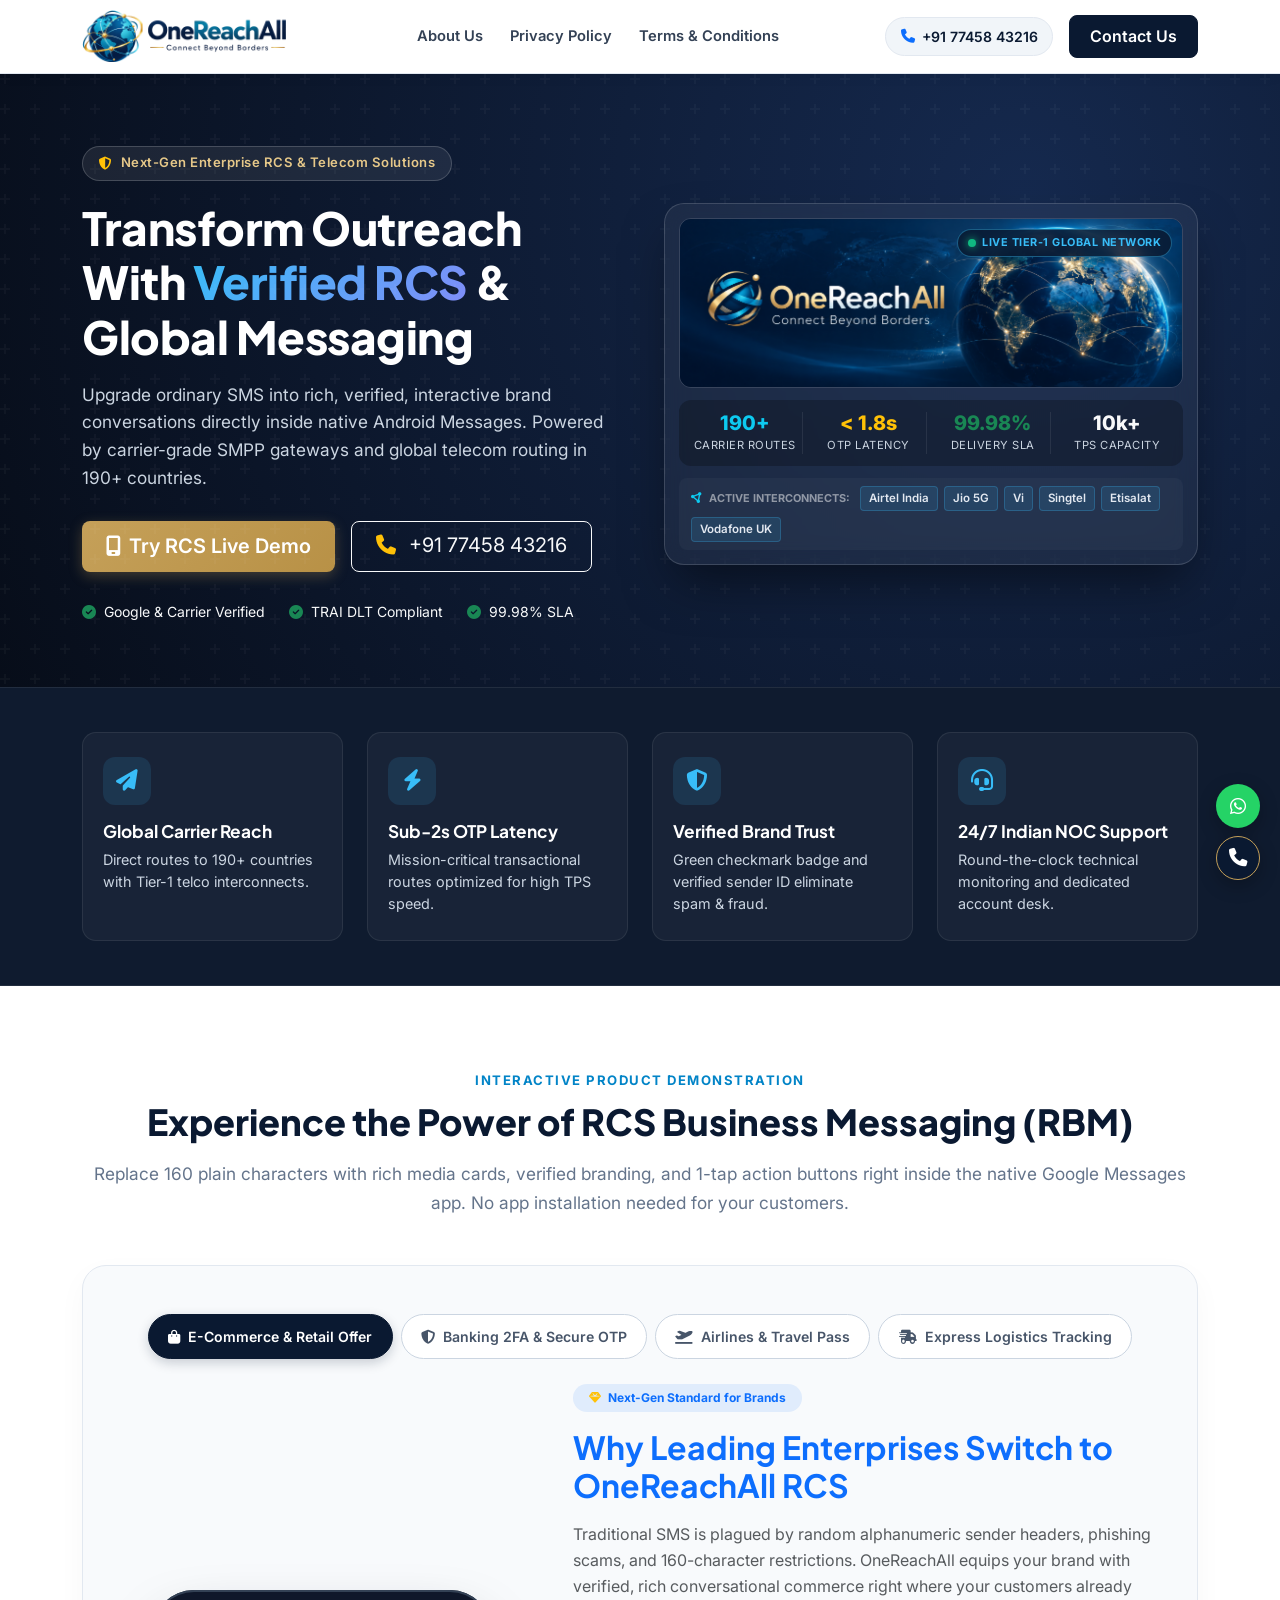
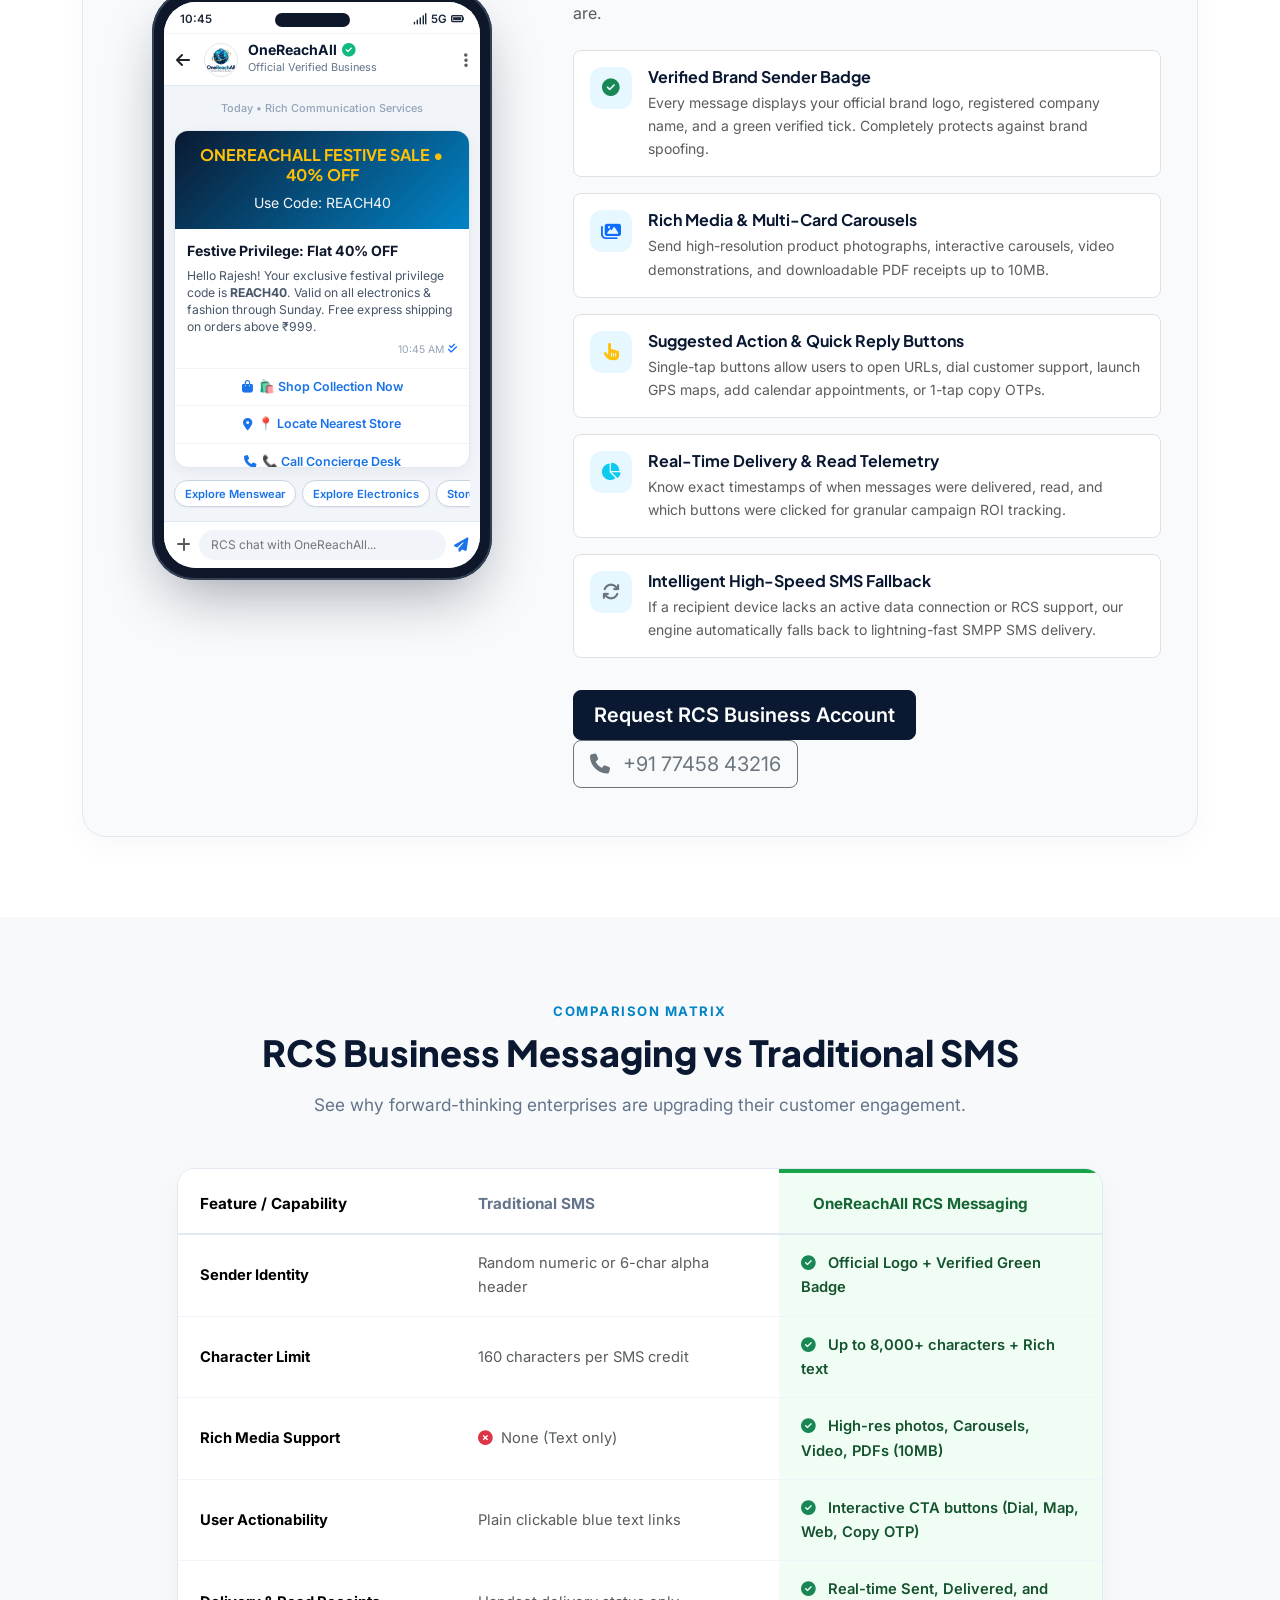
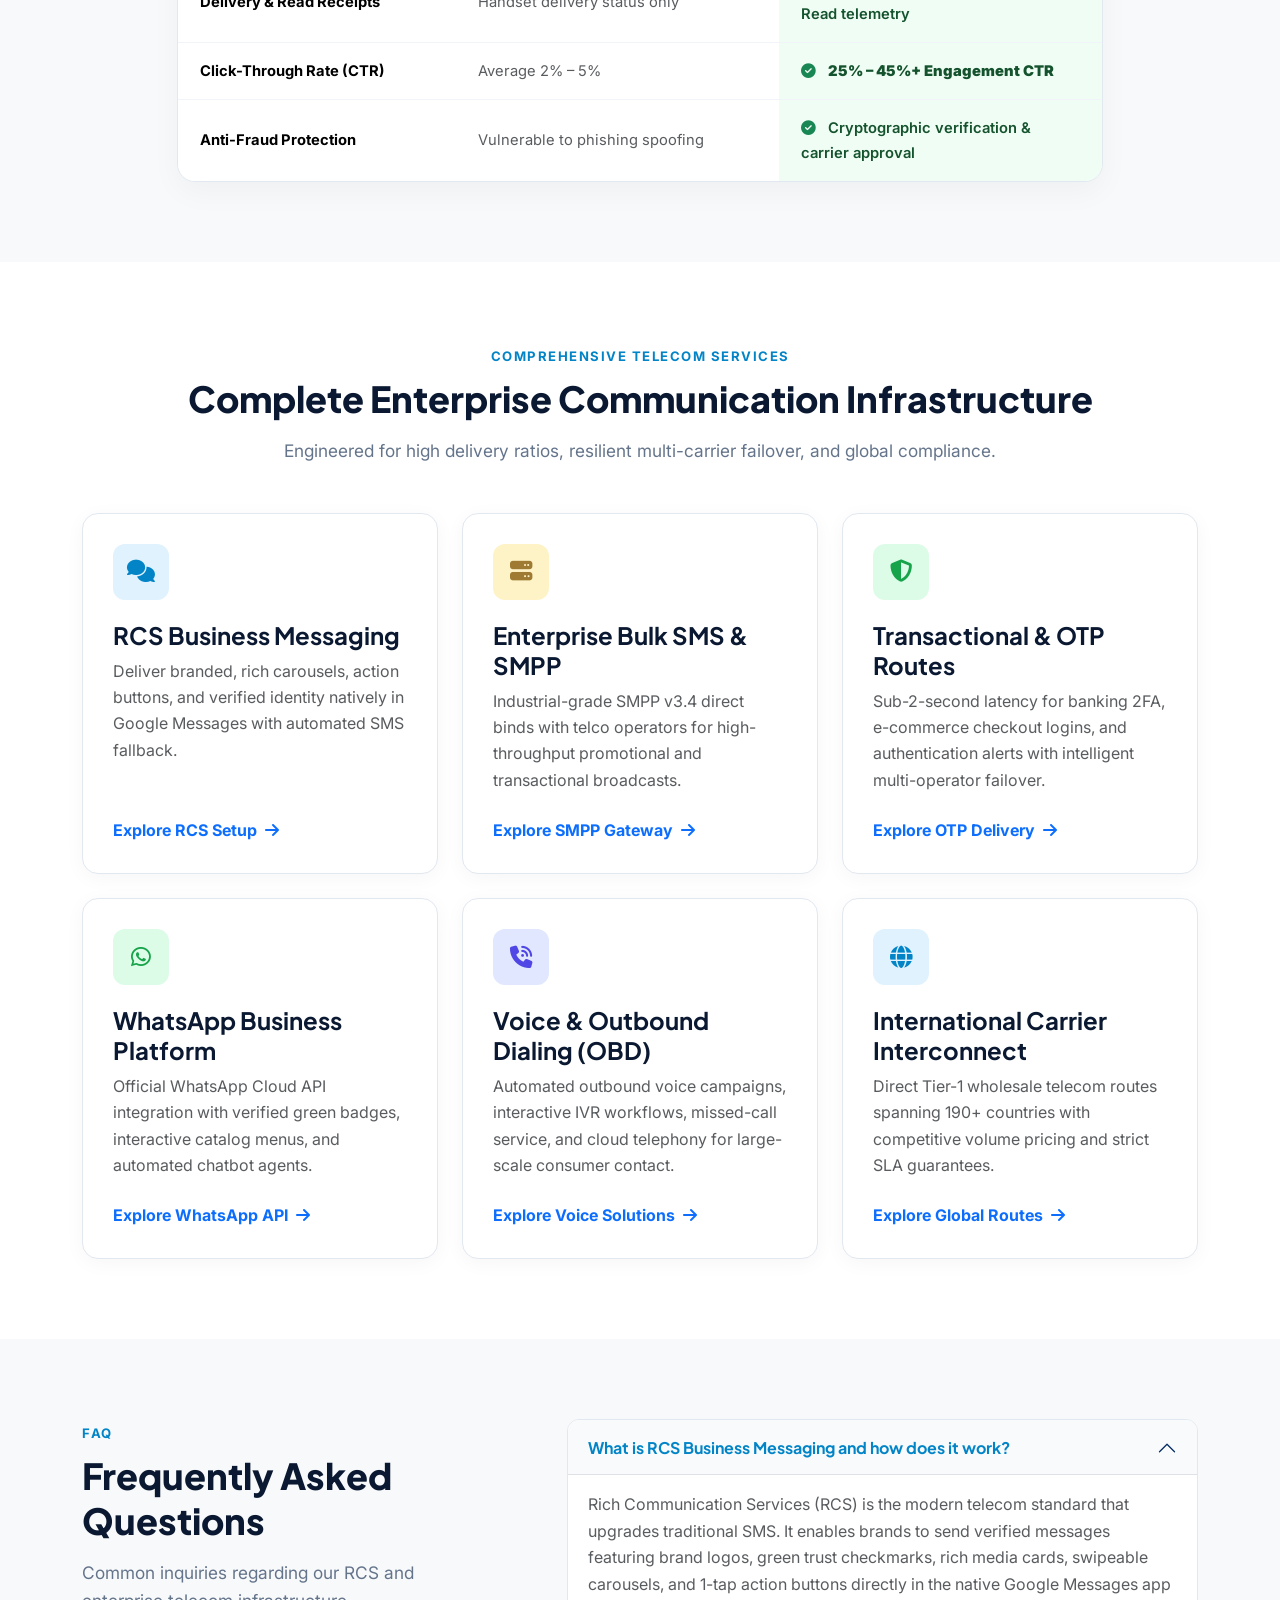
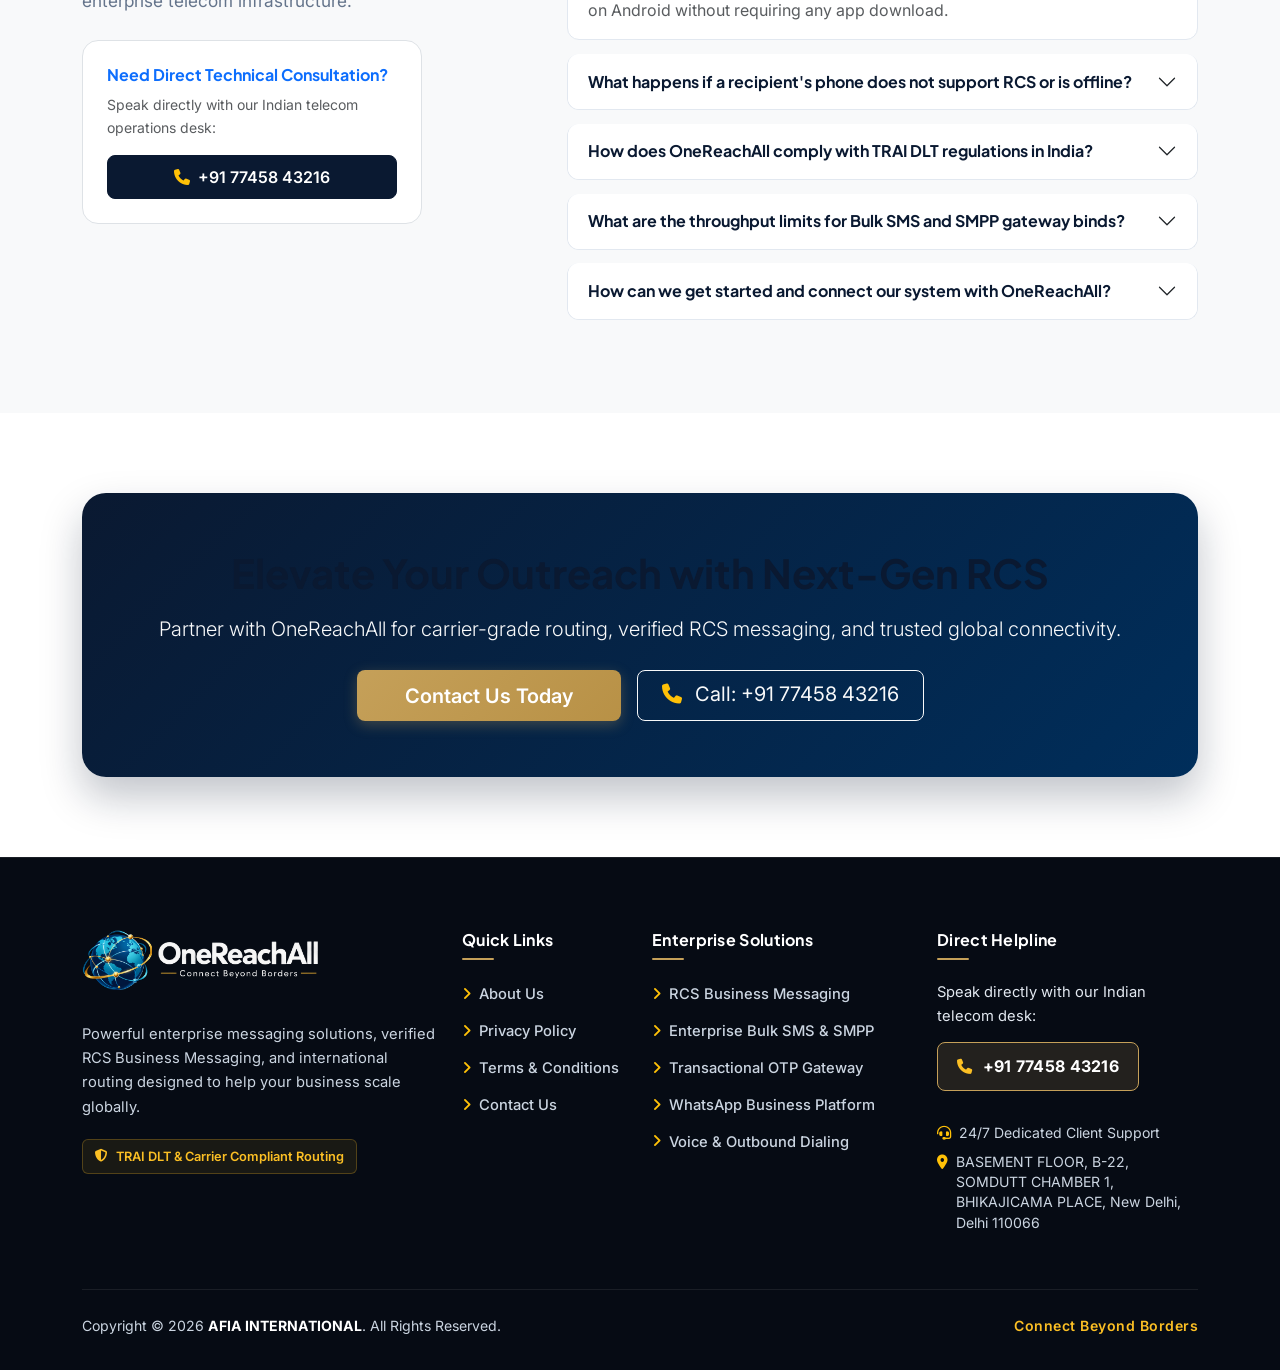
==== commit 6fec06a0: "Add registered office address in New Delhi across all pages and contact section" ====
--- a/index.html
+++ b/index.html
@@ -672,7 +672,7 @@
           </a>
           <div class="footer-support-info">
             <div class="footer-info-item"><i class="fa fa-headset text-warning me-2"></i> 24/7 Dedicated Client Support</div>
-            <div class="footer-info-item"><i class="fa fa-location-dot text-warning me-2"></i> India Operations Desk</div>
+            <div class="footer-info-item"><i class="fa fa-location-dot text-warning me-2"></i> BASEMENT FLOOR, B-22, SOMDUTT CHAMBER 1, BHIKAJICAMA PLACE, New Delhi, Delhi 110066</div>
           </div>
         </div>
       </div>
--- a/assets/css/style.css
+++ b/assets/css/style.css
@@ -973,7 +973,13 @@
   color: #cbd5e1;
   font-size: 0.88rem;
   display: flex;
-  align-items: center;
+  align-items: flex-start;
+  line-height: 1.45;
+}
+
+.footer-info-item i {
+  margin-top: 3px;
+  flex-shrink: 0;
 }
 
 .footer-bottom {
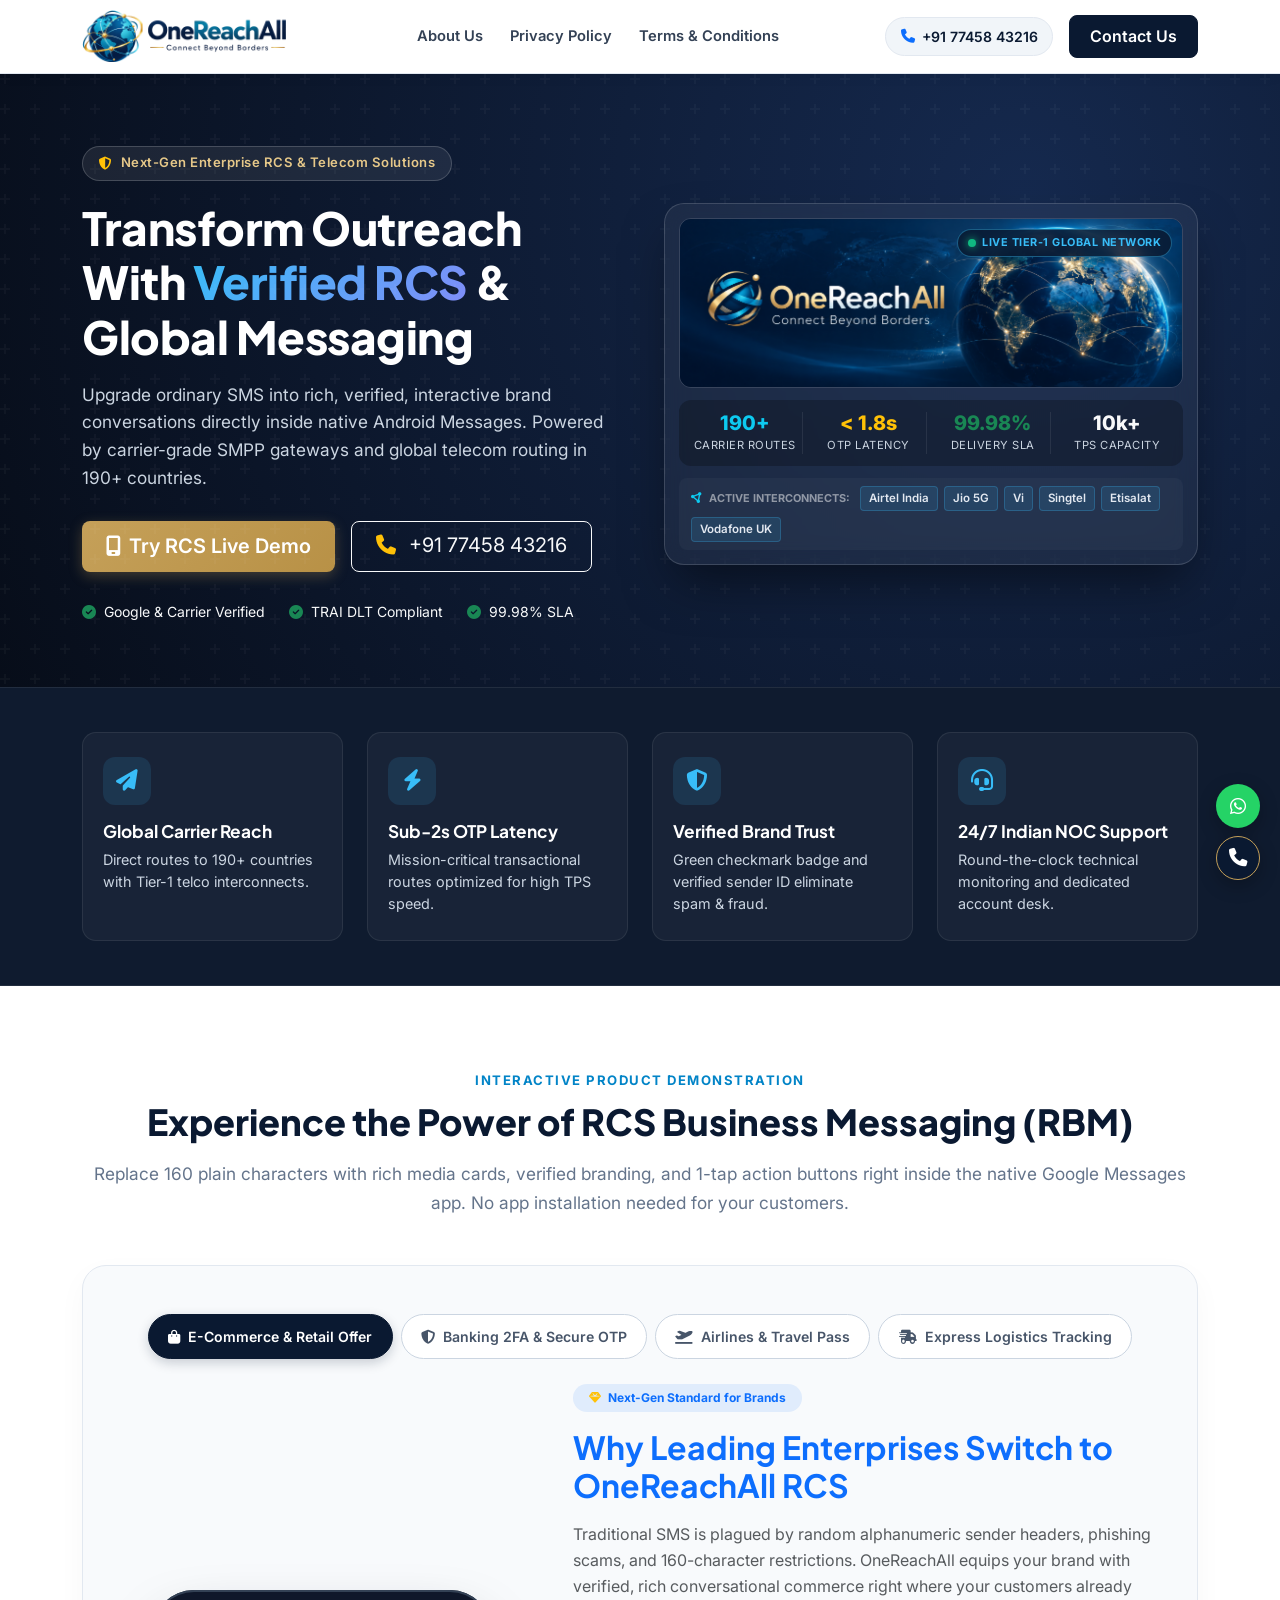
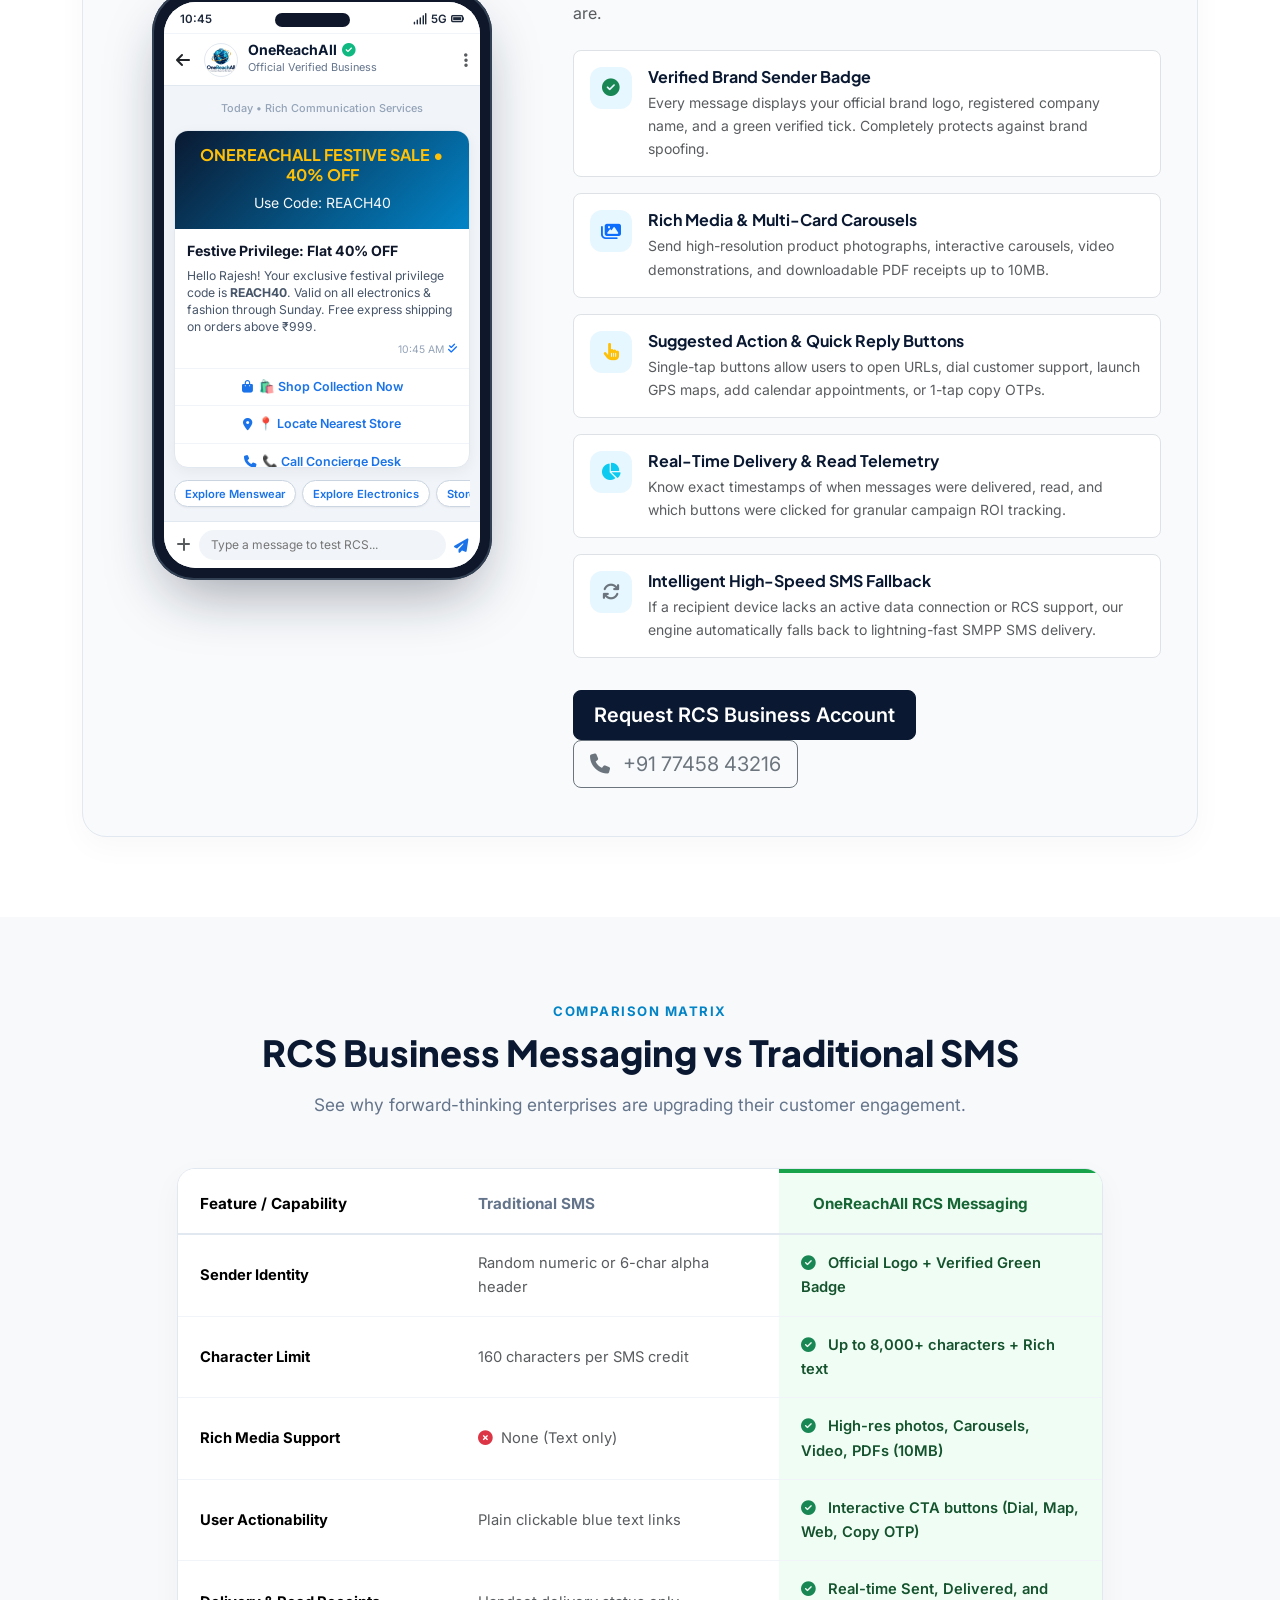
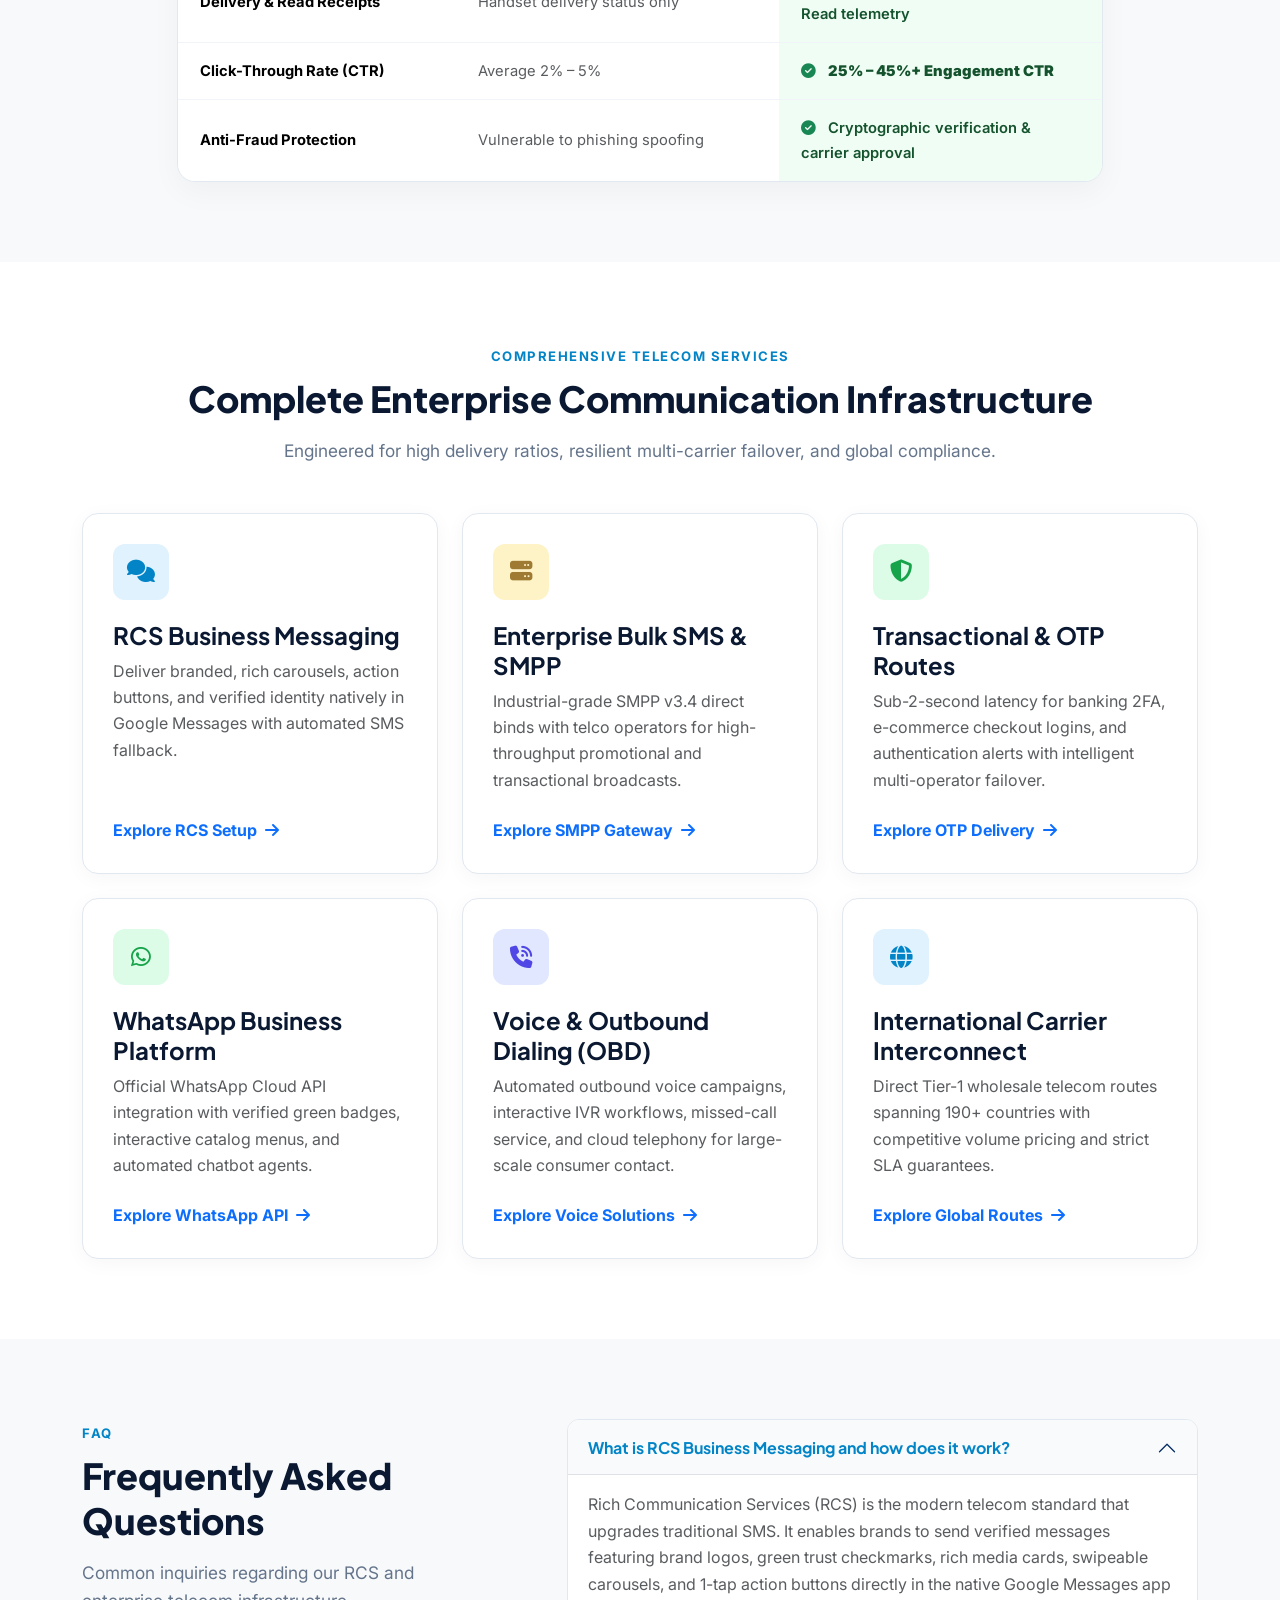
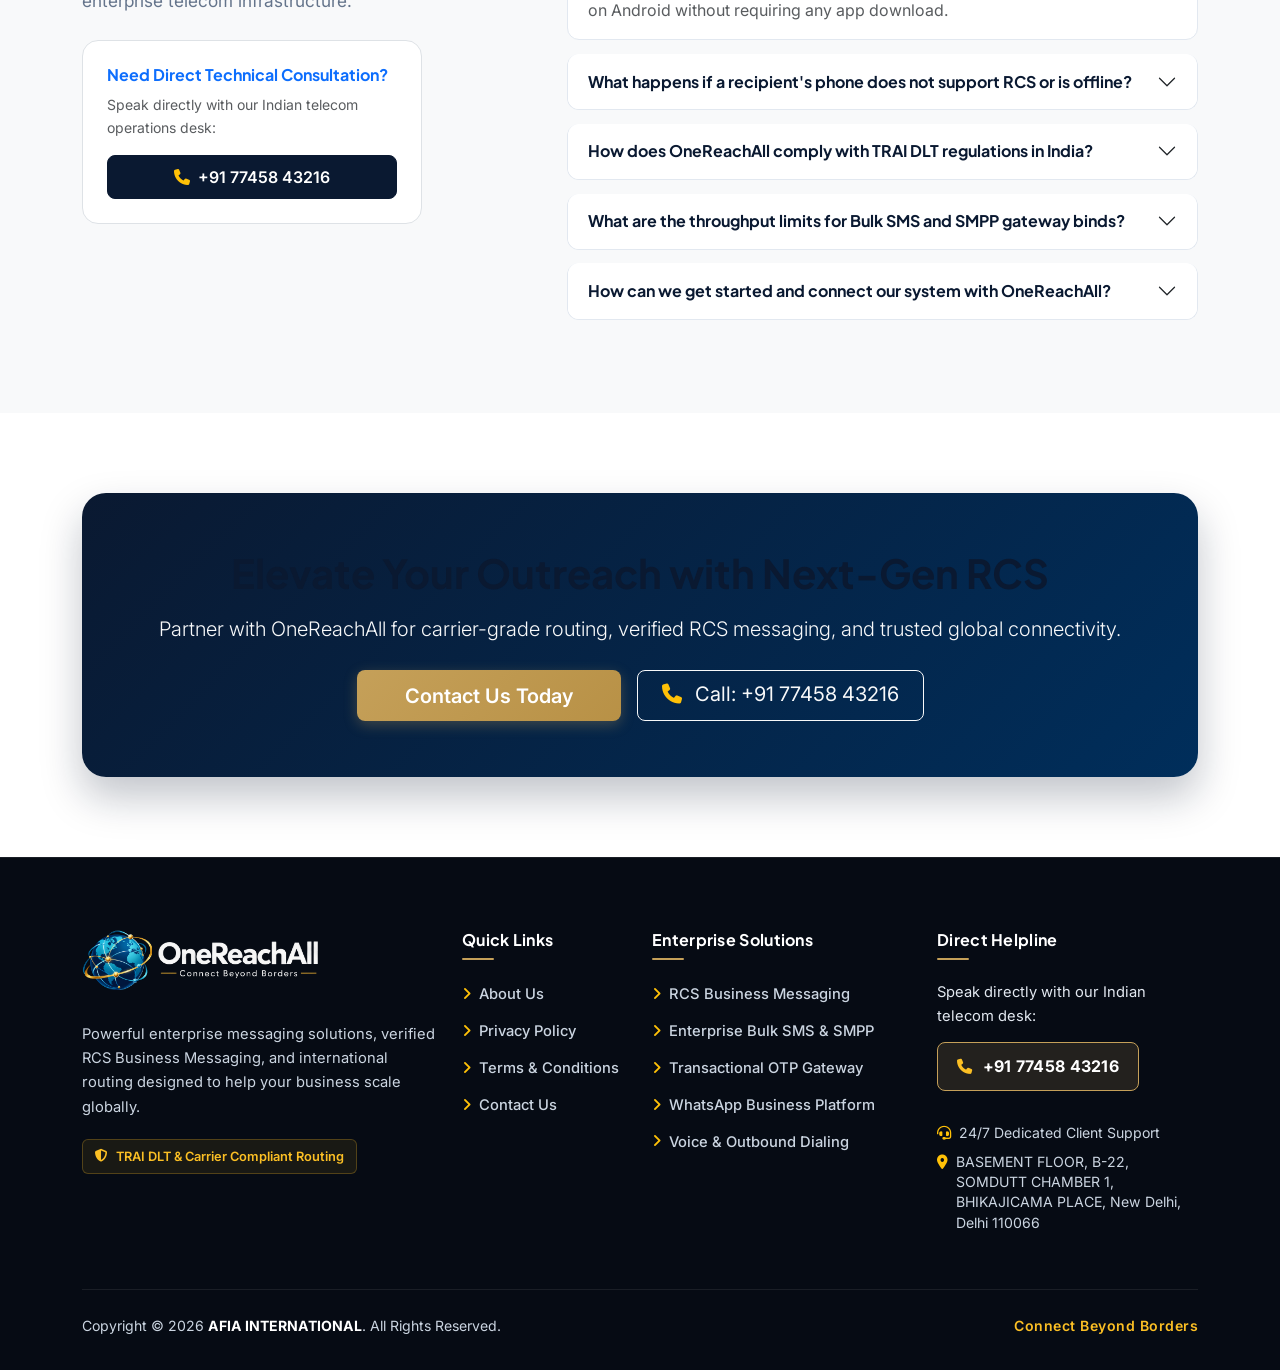
==== commit b433eb77: "Make all simulator buttons, input chat, smooth scrolling, and form response fully interactive" ====
--- a/index.html
+++ b/index.html
@@ -19,7 +19,7 @@
   <!-- Top Navbar -->
   <nav class="navbar navbar-expand-lg navbar-custom">
     <div class="container">
-      <a class="navbar-brand" href="index.html">
+      <a class="navbar-brand" href="/">
         <img src="assets/images/logo-horizontal.png" alt="OneReachAll Logo">
       </a>
       
@@ -29,9 +29,9 @@
 
       <div class="collapse navbar-collapse" id="afiaNav">
         <ul class="navbar-nav mx-auto mb-2 mb-lg-0">
-          <li class="nav-item"><a class="nav-link" href="about-us.html">About Us</a></li>
-          <li class="nav-item"><a class="nav-link" href="privacy-policy.html">Privacy Policy</a></li>
-          <li class="nav-item"><a class="nav-link" href="terms-conditions.html">Terms &amp; Conditions</a></li>
+          <li class="nav-item"><a class="nav-link" href="about-us">About Us</a></li>
+          <li class="nav-item"><a class="nav-link" href="privacy-policy">Privacy Policy</a></li>
+          <li class="nav-item"><a class="nav-link" href="terms-conditions">Terms &amp; Conditions</a></li>
         </ul>
 
         <div class="d-flex align-items-center gap-3">
@@ -39,7 +39,7 @@
             <i class="fa fa-phone text-primary"></i>
             <span>+91 77458 43216</span>
           </a>
-          <a href="contact-us.html" class="btn btn-navy">Contact Us</a>
+          <a href="contact-us" class="btn btn-navy">Contact Us</a>
         </div>
       </div>
     </div>
@@ -205,7 +205,7 @@
 
                 <!-- RCS App Header -->
                 <div class="rcs-app-header">
-                  <a href="#" class="text-dark me-1"><i class="fa fa-arrow-left"></i></a>
+                  <button type="button" id="rcsBackBtn" class="btn p-0 border-0 bg-transparent text-dark me-1" title="Back to Inbox"><i class="fa fa-arrow-left"></i></button>
                   <img src="assets/images/logo.png" alt="OneReachAll Avatar" class="rcs-app-avatar">
                   <div class="flex-grow-1">
                     <div class="rcs-brand-name">
@@ -213,7 +213,7 @@
                     </div>
                     <span class="rcs-brand-status">Official Verified Business</span>
                   </div>
-                  <i class="fa fa-ellipsis-vertical text-muted"></i>
+                  <button type="button" id="rcsMenuBtn" class="btn p-0 border-0 bg-transparent text-muted" title="Business Info"><i class="fa fa-ellipsis-vertical"></i></button>
                 </div>
 
                 <!-- Chat Body with Rich Card -->
@@ -248,9 +248,11 @@
 
                 <!-- Chat Input Bar -->
                 <div class="rcs-input-bar">
-                  <i class="fa fa-plus text-muted"></i>
-                  <input type="text" placeholder="RCS chat with OneReachAll..." readonly>
-                  <i class="fa fa-paper-plane rcs-send-icon"></i>
+                  <i class="fa fa-plus text-muted" id="rcsAttachBtn" role="button" title="Add Media"></i>
+                  <input type="text" id="rcsInputText" placeholder="Type a message to test RCS...">
+                  <button type="button" id="rcsSendBtn" class="btn p-0 border-0 bg-transparent" title="Send RCS message">
+                    <i class="fa fa-paper-plane rcs-send-icon"></i>
+                  </button>
                 </div>
               </div>
             </div>
@@ -319,7 +321,7 @@
             </div>
 
             <div class="mt-4 pt-2">
-              <a href="contact-us.html" class="btn btn-navy btn-lg me-3">Request RCS Business Account</a>
+              <a href="contact-us" class="btn btn-navy btn-lg me-3">Request RCS Business Account</a>
               <a href="tel:+917745843216" class="btn btn-outline-secondary btn-lg">
                 <i class="fa fa-phone me-2"></i> +91 77458 43216
               </a>
@@ -436,7 +438,7 @@
             <p class="text-muted mb-4 flex-grow-1">
               Deliver branded, rich carousels, action buttons, and verified identity natively in Google Messages with automated SMS fallback.
             </p>
-            <a href="contact-us.html" class="text-primary fw-bold text-decoration-none">
+            <a href="contact-us" class="text-primary fw-bold text-decoration-none">
               Explore RCS Setup <i class="fa fa-arrow-right ms-1"></i>
             </a>
           </div>
@@ -450,7 +452,7 @@
             <p class="text-muted mb-4 flex-grow-1">
               Industrial-grade SMPP v3.4 direct binds with telco operators for high-throughput promotional and transactional broadcasts.
             </p>
-            <a href="contact-us.html" class="text-primary fw-bold text-decoration-none">
+            <a href="contact-us" class="text-primary fw-bold text-decoration-none">
               Explore SMPP Gateway <i class="fa fa-arrow-right ms-1"></i>
             </a>
           </div>
@@ -464,7 +466,7 @@
             <p class="text-muted mb-4 flex-grow-1">
               Sub-2-second latency for banking 2FA, e-commerce checkout logins, and authentication alerts with intelligent multi-operator failover.
             </p>
-            <a href="contact-us.html" class="text-primary fw-bold text-decoration-none">
+            <a href="contact-us" class="text-primary fw-bold text-decoration-none">
               Explore OTP Delivery <i class="fa fa-arrow-right ms-1"></i>
             </a>
           </div>
@@ -478,7 +480,7 @@
             <p class="text-muted mb-4 flex-grow-1">
               Official WhatsApp Cloud API integration with verified green badges, interactive catalog menus, and automated chatbot agents.
             </p>
-            <a href="contact-us.html" class="text-primary fw-bold text-decoration-none">
+            <a href="contact-us" class="text-primary fw-bold text-decoration-none">
               Explore WhatsApp API <i class="fa fa-arrow-right ms-1"></i>
             </a>
           </div>
@@ -492,7 +494,7 @@
             <p class="text-muted mb-4 flex-grow-1">
               Automated outbound voice campaigns, interactive IVR workflows, missed-call service, and cloud telephony for large-scale consumer contact.
             </p>
-            <a href="contact-us.html" class="text-primary fw-bold text-decoration-none">
+            <a href="contact-us" class="text-primary fw-bold text-decoration-none">
               Explore Voice Solutions <i class="fa fa-arrow-right ms-1"></i>
             </a>
           </div>
@@ -506,7 +508,7 @@
             <p class="text-muted mb-4 flex-grow-1">
               Direct Tier-1 wholesale telecom routes spanning 190+ countries with competitive volume pricing and strict SLA guarantees.
             </p>
-            <a href="contact-us.html" class="text-primary fw-bold text-decoration-none">
+            <a href="contact-us" class="text-primary fw-bold text-decoration-none">
               Explore Global Routes <i class="fa fa-arrow-right ms-1"></i>
             </a>
           </div>
@@ -617,7 +619,7 @@
           Partner with OneReachAll for carrier-grade routing, verified RCS messaging, and trusted global connectivity.
         </p>
         <div class="d-flex flex-wrap justify-content-center gap-3">
-          <a href="contact-us.html" class="btn btn-gold btn-lg px-5">Contact Us Today</a>
+          <a href="contact-us" class="btn btn-gold btn-lg px-5">Contact Us Today</a>
           <a href="tel:+917745843216" class="btn btn-outline-light btn-lg px-4">
             <i class="fa fa-phone me-2 text-warning"></i> Call: +91 77458 43216
           </a>
@@ -631,7 +633,7 @@
     <div class="container">
       <div class="row g-4">
         <div class="col-lg-4 col-md-6">
-          <a href="index.html" class="d-inline-block mb-3">
+          <a href="/" class="d-inline-block mb-3">
             <img src="assets/images/logo-horizontal-white.png" alt="OneReachAll Logo" class="footer-brand-logo">
           </a>
           <p class="footer-desc">
@@ -645,10 +647,10 @@
         <div class="col-lg-2 col-md-6">
           <h5 class="footer-links-title">Quick Links</h5>
           <ul class="footer-nav">
-            <li><a href="about-us.html"><i class="fa fa-angle-right me-2 text-warning"></i>About Us</a></li>
-            <li><a href="privacy-policy.html"><i class="fa fa-angle-right me-2 text-warning"></i>Privacy Policy</a></li>
-            <li><a href="terms-conditions.html"><i class="fa fa-angle-right me-2 text-warning"></i>Terms &amp; Conditions</a></li>
-            <li><a href="contact-us.html"><i class="fa fa-angle-right me-2 text-warning"></i>Contact Us</a></li>
+            <li><a href="about-us"><i class="fa fa-angle-right me-2 text-warning"></i>About Us</a></li>
+            <li><a href="privacy-policy"><i class="fa fa-angle-right me-2 text-warning"></i>Privacy Policy</a></li>
+            <li><a href="terms-conditions"><i class="fa fa-angle-right me-2 text-warning"></i>Terms &amp; Conditions</a></li>
+            <li><a href="contact-us"><i class="fa fa-angle-right me-2 text-warning"></i>Contact Us</a></li>
           </ul>
         </div>
 
--- a/assets/css/style.css
+++ b/assets/css/style.css
@@ -25,6 +25,10 @@
   box-sizing: border-box;
 }
 
+html {
+  scroll-behavior: smooth;
+}
+
 body {
   font-family: var(--font-body);
   color: var(--text-main);
@@ -672,6 +676,22 @@
 .rcs-send-icon {
   color: var(--rcs-blue);
   font-size: 0.9rem;
+  cursor: pointer;
+  transition: transform 0.2s ease, color 0.2s ease;
+}
+
+.rcs-send-icon:hover {
+  transform: scale(1.15);
+  color: var(--primary);
+}
+
+.rcs-input-bar i.fa-plus {
+  cursor: pointer;
+  transition: color 0.2s ease;
+}
+
+.rcs-input-bar i.fa-plus:hover {
+  color: var(--primary);
 }
 
 /* ========================================================
